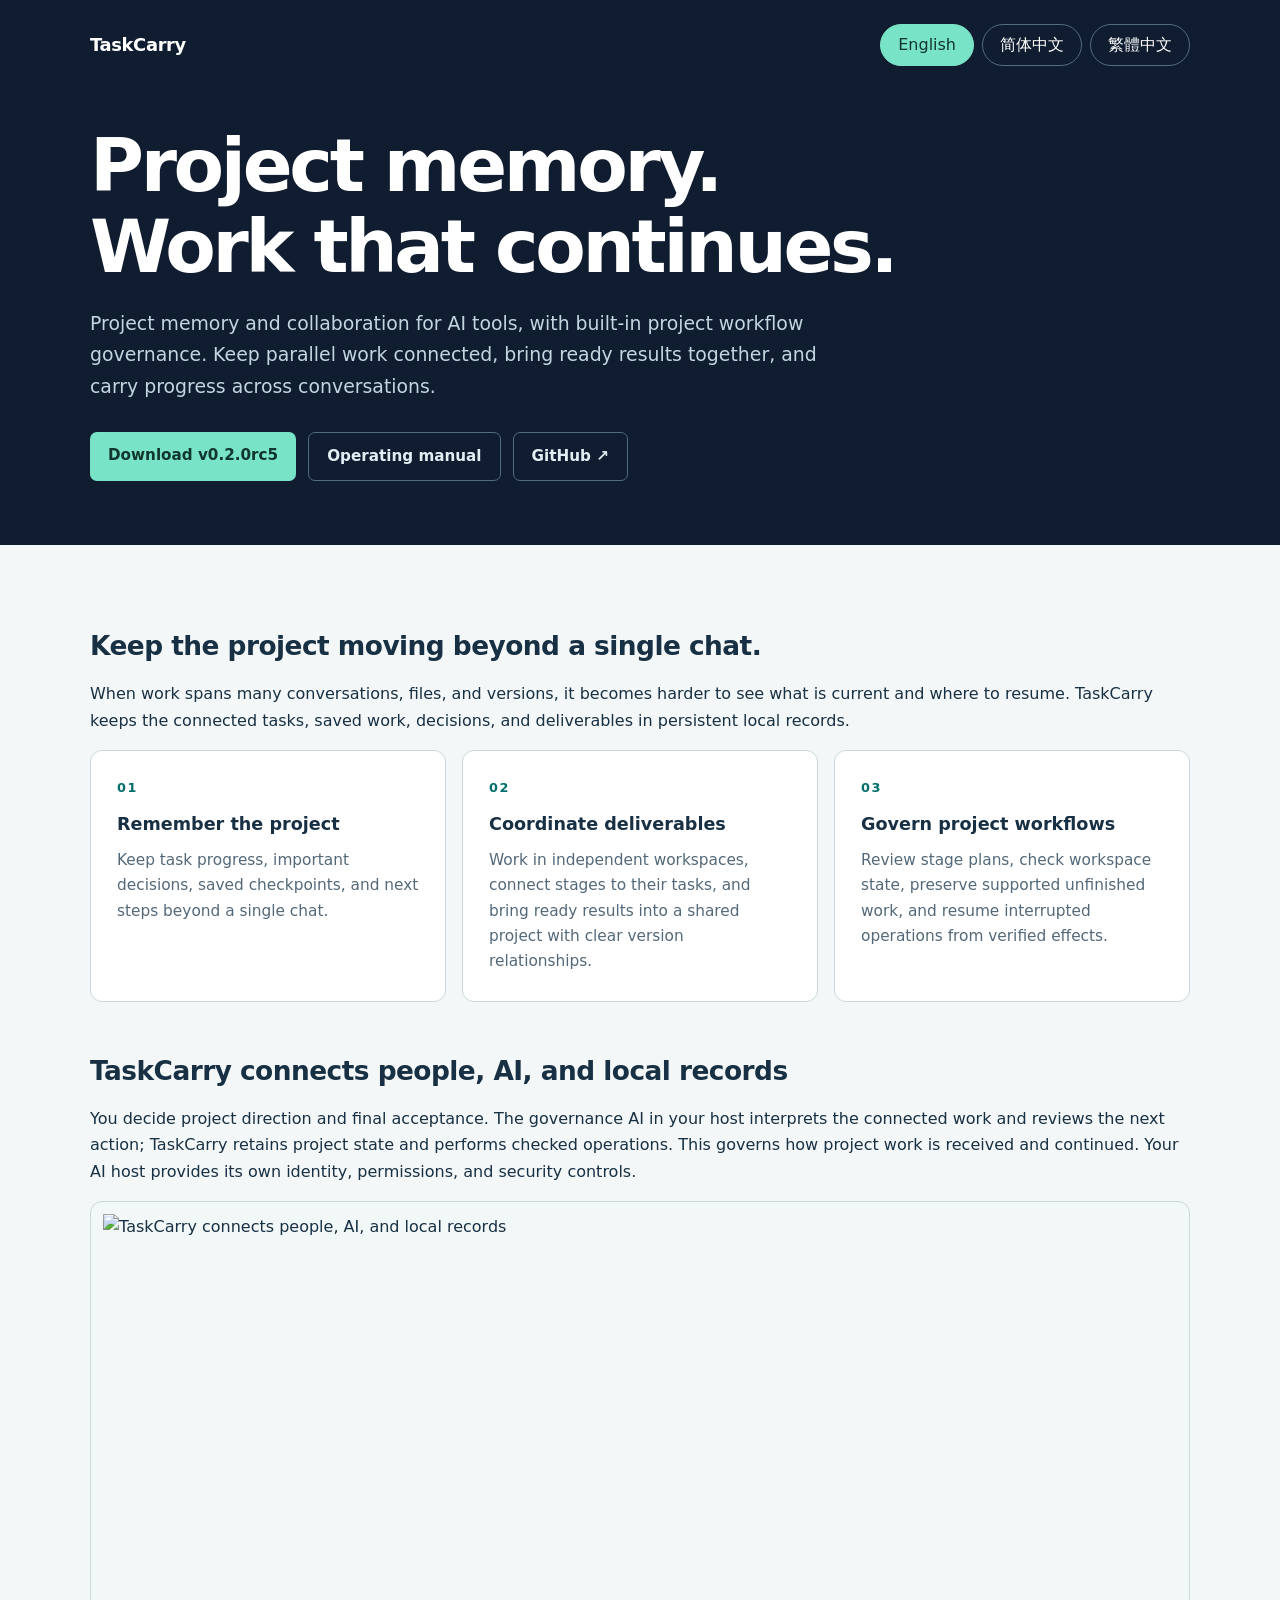
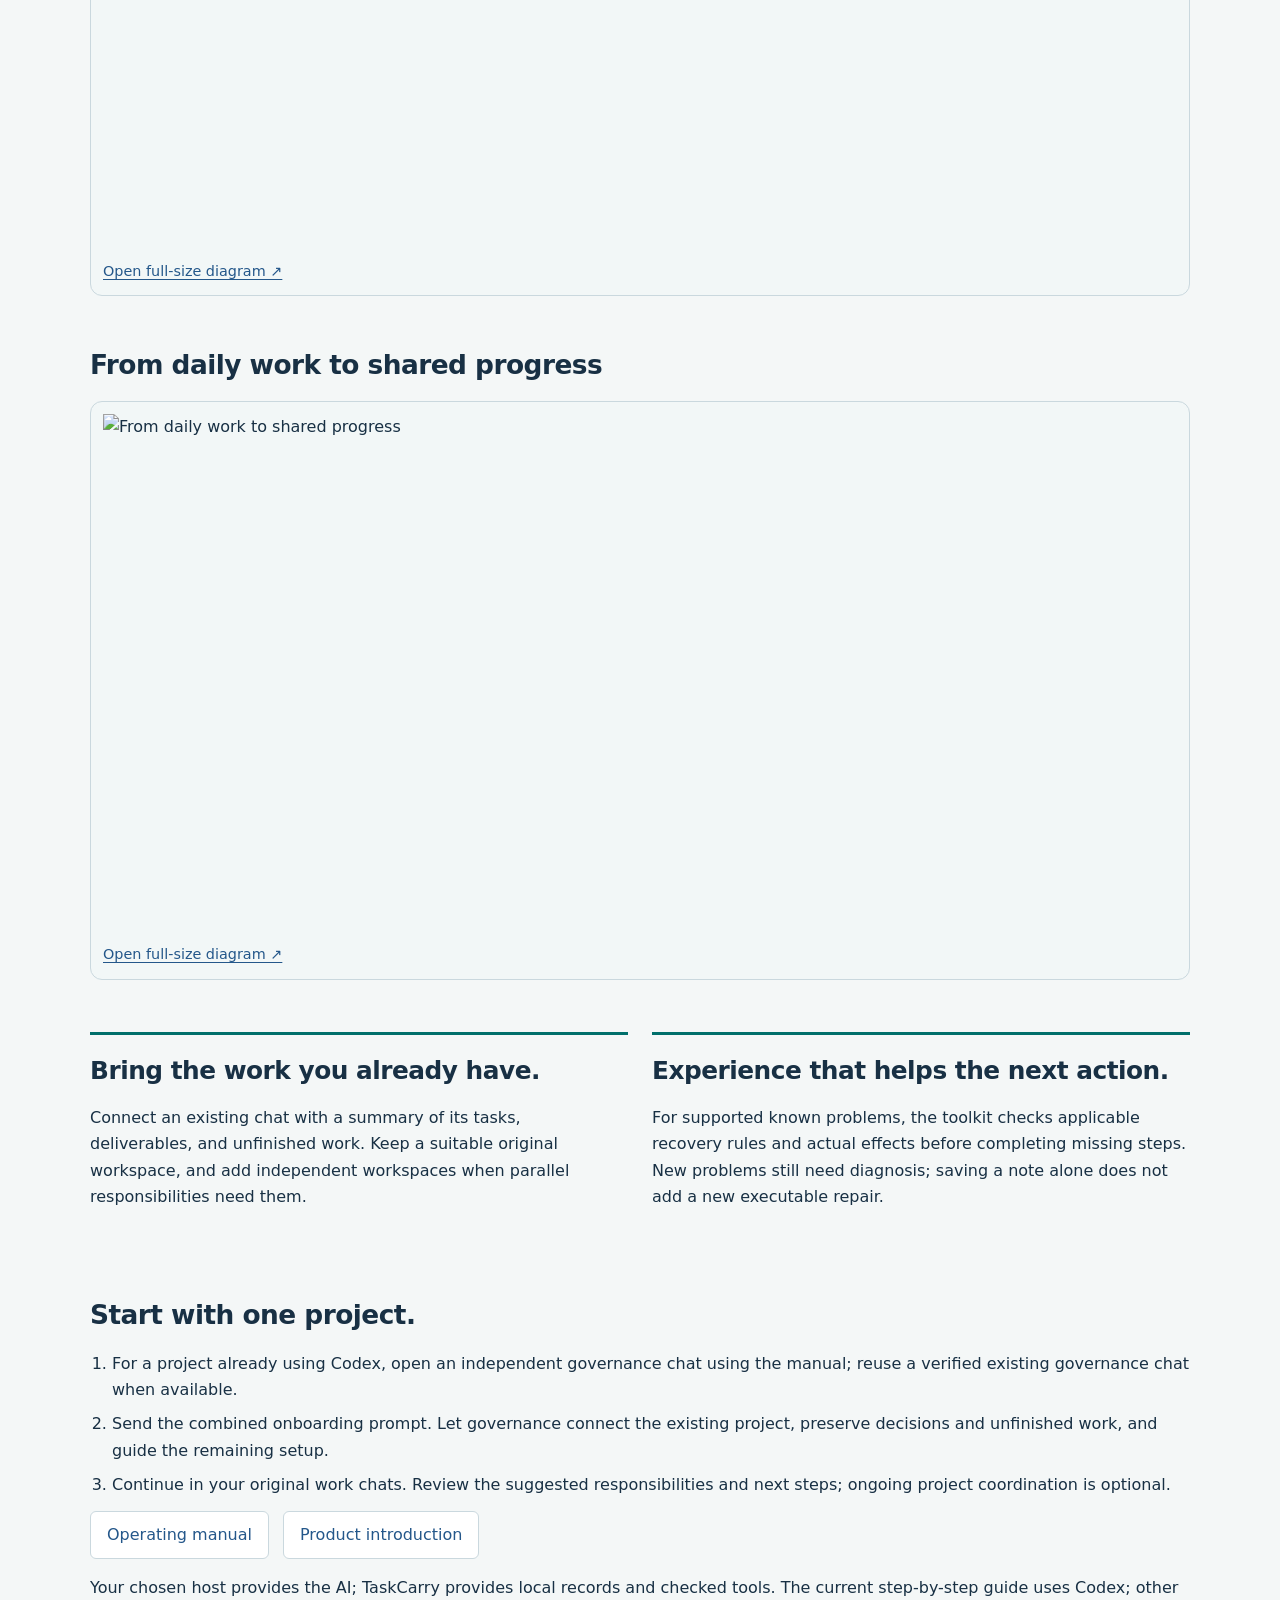
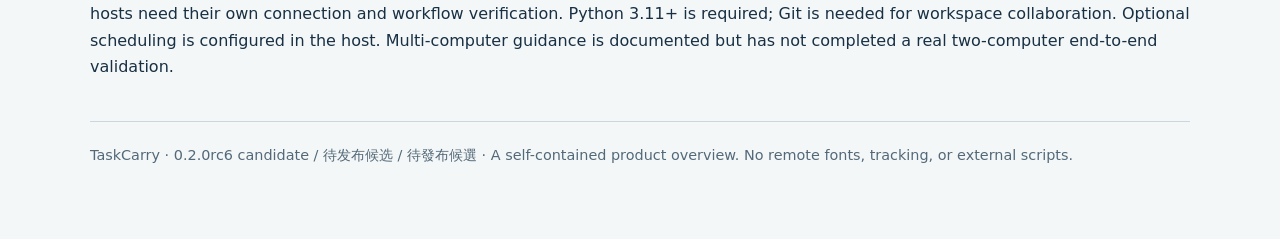
==== docs/index.html @ 6c8c1975 "Prepare complete RC6 onboarding docs and verified release candidate" ====
<!doctype html><html lang="en"><head><meta charset="utf-8"><meta name="viewport" content="width=device-width,initial-scale=1"><title>TaskCarry — Project memory and collaboration for AI tools</title>
<meta name="description" content="TaskCarry provides local project memory, workspace collaboration, and project workflow governance for people working with AI tools.">
<meta property="og:type" content="website"><meta property="og:title" content="TaskCarry — Project memory and collaboration for AI tools">
<meta property="og:description" content="Remember progress. Coordinate deliverables. Govern project workflows.">
<meta property="og:image" content="https://raw.githubusercontent.com/bryan123466/taskcarry/main/docs/assets/social-preview.png">
<meta property="og:image:width" content="1280"><meta property="og:image:height" content="640">
<meta property="og:image:alt" content="TaskCarry: project memory, workspace collaboration, and project workflow governance for AI tools.">
<meta name="twitter:card" content="summary_large_image"><meta name="theme-color" content="#101d30"><style>
:root{color-scheme:light;--ink:#183044;--muted:#536979;--paper:#f4f7f7;--line:#cad8de;--teal:#006f6b;--blue:#24578a;--pale:#e4f2ef;--amber:#77520e}*{box-sizing:border-box}body{margin:0;background:var(--paper);color:var(--ink);font:16px/1.65 system-ui,-apple-system,"Segoe UI","Microsoft YaHei",sans-serif}a{color:var(--blue);text-underline-offset:3px}button{font:inherit}header{background:#143546;color:white;padding:24px max(24px,calc((100vw - 1100px)/2)) 48px}nav{display:flex;justify-content:space-between;align-items:center;gap:18px;margin-bottom:48px}nav small{letter-spacing:.14em;text-transform:uppercase;font-weight:700}nav button{border:1px solid #a2bbc7;background:transparent;color:white;padding:7px 17px;border-radius:30px;cursor:pointer}nav button:focus-visible,a:focus-visible{outline:3px solid #d7a23e;outline-offset:4px}h1{font-size:clamp(2.1rem,5vw,3.8rem);line-height:1.1;letter-spacing:-.04em;max-width:900px;margin:16px 0 20px}header p{max-width:760px;font-size:1.15rem;color:#d7e6ed}h2{font-size:1.65rem;line-height:1.3;letter-spacing:-.02em;margin:0 0 18px}h3{font-size:1.1rem;margin:0 0 9px}p{margin:0 0 16px}.tag{display:inline-block;background:#d8ede6;color:#124d44;font-size:.85rem;font-weight:700;border-radius:4px;padding:4px 10px}.wrap{max-width:1148px;margin:auto;padding:32px 24px 60px}.notice{border-left:4px solid #af7b26;background:#fff7e6;color:#5f461c;padding:18px 22px;border-radius:0 8px 8px 0}.section{margin-top:44px}.grid{display:grid;grid-template-columns:repeat(3,1fr);gap:16px}.card{background:white;border:1px solid var(--line);border-radius:12px;padding:24px}.num{font-size:.8rem;letter-spacing:.12em;color:var(--teal);font-weight:800;margin-bottom:12px}.card p{color:var(--muted);font-size:.96rem;margin-bottom:0}.flow{background:white;border:1px solid var(--line);border-radius:12px;padding:24px;overflow-x:auto}.flow img{display:block;width:100%;min-width:720px;height:auto;margin-bottom:18px}.language-switch{display:flex;flex-wrap:wrap;gap:8px}nav button[aria-pressed="true"]{background:#d8ede6;border-color:#d8ede6;color:#124d44}.diagram-links{font-size:.9rem;display:flex;flex-wrap:wrap;gap:15px;margin:10px 0 0}table{border-collapse:collapse;width:100%;background:white;border:1px solid var(--line)}th,td{text-align:left;vertical-align:top;padding:16px;border-bottom:1px solid var(--line)}th{background:#e8f0f3;font-size:.94rem}code{font: .9em ui-monospace,"Cascadia Code",Consolas,monospace;background:#edf2f4;padding:2px 5px;border-radius:3px}.split{display:grid;grid-template-columns:1fr 1fr;gap:24px}.panel{border-top:3px solid var(--teal);padding:20px 0}ul,ol{padding-left:22px;margin:12px 0}li{margin:8px 0}.links{display:flex;flex-wrap:wrap;gap:14px}.links a{background:white;padding:10px 16px;border:1px solid var(--line);border-radius:6px;text-decoration:none}footer{border-top:1px solid var(--line);margin-top:40px;padding-top:22px;font-size:.9rem;color:var(--muted)}[hidden]{display:none!important}@media(max-width:720px){.grid,.split{grid-template-columns:1fr}nav{margin-bottom:30px;align-items:flex-start;flex-direction:column}th,td{padding:12px}.wrap{padding:25px 18px}.flow{padding:16px}}@media print{nav button{display:none}header{background:white;color:var(--ink);padding:20px 0}header p{color:var(--muted)}.wrap{padding:20px 0}.section{break-inside:avoid}body{background:white}}



header{background:#101d30;padding-bottom:64px}nav{margin-bottom:60px}nav small{font-size:1.12rem;letter-spacing:-.02em;text-transform:none}nav button{border-color:#526c7b}nav button[aria-pressed="true"]{background:#79e3c7;border-color:#79e3c7;color:#10372d}h1{font-size:clamp(2.5rem,6vw,4.6rem);max-width:1000px;letter-spacing:-.045em}header p{max-width:730px;font-size:1.18rem;color:#c3d5e0}.hero-links{display:flex;flex-wrap:wrap;gap:12px;margin-top:30px}.hero-links a{background:#79e3c7;color:#10372d;padding:11px 18px;border-radius:7px;text-decoration:none;font-size:.95rem;font-weight:650}.hero-links a:nth-child(n+2){background:transparent;color:#e1eff5;border:1px solid #526c7b}.hero-links a:hover{filter:brightness(1.12)}.flow{padding:12px;background:#f2f7f7}.flow img{min-width:0;margin:0}.card{padding:26px}.section{margin-top:52px}.panel h2{font-size:1.55rem}footer{padding-bottom:12px}nav button:hover{border-color:#79e3c7}.skip{position:absolute;left:20px;top:-100px;background:white;padding:8px;z-index:2}.skip:focus{top:12px}@media(max-width:720px){header{padding:22px 20px 42px}nav{margin-bottom:38px}.section{margin-top:34px}.flow{padding:4px}.hero-links a{padding:10px 14px}}@media(prefers-reduced-motion:no-preference){a,button{transition:background-color .15s,color .15s,border-color .15s}}
</style></head><body><a class="skip" href="#main">Skip to content / 跳转正文 / 跳至正文</a><header><nav><small>TaskCarry</small><div class="language-switch" role="group" aria-label="Language / 语言 / 語言"><button type="button" data-language="en" aria-pressed="true">English</button><button type="button" data-language="zh" aria-pressed="false">简体中文</button><button type="button" data-language="tw" aria-pressed="false">繁體中文</button></div></nav><div data-en><h1>Project memory.<br>Work that continues.</h1><p>Project memory and collaboration for AI tools, with built-in project workflow governance. Keep parallel work connected, bring ready results together, and carry progress across conversations.</p><div class="hero-links"><a href="https://github.com/bryan123466/taskcarry/releases/tag/v0.2.0rc5">Download v0.2.0rc5</a><a href="en/windows-example.md">Operating manual</a><a class="secondary" href="https://github.com/bryan123466/taskcarry">GitHub ↗</a></div></div><div data-zh hidden><h1>记住项目进度，<br>让工作持续向前。</h1><p>为 AI 工具提供项目记忆与协作能力，并将项目工作流治理融入日常工作。连接并行任务，汇合准备好的成果，让进度跨越对话与工作区，持续推进。</p><div class="hero-links"><a href="https://github.com/bryan123466/taskcarry/releases/tag/v0.2.0rc5">下载 v0.2.0rc5</a><a href="zh-CN/windows-example.md">操作手册</a><a class="secondary" href="https://github.com/bryan123466/taskcarry">GitHub ↗</a></div></div><div data-tw hidden><h1>記住專案進度，<br>讓工作持續向前。</h1><p>為 AI 工具提供專案記憶與協作能力，並將專案工作流程治理融入日常工作。連結並行任務，匯合準備好的成果，讓進度跨越對話與工作區，持續推進。</p><div class="hero-links"><a href="https://github.com/bryan123466/taskcarry/releases/tag/v0.2.0rc5">下載 v0.2.0rc5</a><a href="zh-TW/windows-example.md">操作手冊</a><a class="secondary" href="https://github.com/bryan123466/taskcarry">GitHub ↗</a></div></div></header><main id="main" class="wrap"><article data-en><section class="section"><h2>Keep the project moving beyond a single chat.</h2><p>When work spans many conversations, files, and versions, it becomes harder to see what is current and where to resume. TaskCarry keeps the connected tasks, saved work, decisions, and deliverables in persistent local records.</p><div class="grid"><div class="card"><div class="num">01</div><h3>Remember the project</h3><p>Keep task progress, important decisions, saved checkpoints, and next steps beyond a single chat.</p></div><div class="card"><div class="num">02</div><h3>Coordinate deliverables</h3><p>Work in independent workspaces, connect stages to their tasks, and bring ready results into a shared project with clear version relationships.</p></div><div class="card"><div class="num">03</div><h3>Govern project workflows</h3><p>Review stage plans, check workspace state, preserve supported unfinished work, and resume interrupted operations from verified effects.</p></div></div></section><section class="section"><h2>TaskCarry connects people, AI, and local records</h2><p>You decide project direction and final acceptance. The governance AI in your host interprets the connected work and reviews the next action; TaskCarry retains project state and performs checked operations. This governs how project work is received and continued. Your AI host provides its own identity, permissions, and security controls.</p><div class="flow"><img src="assets/collaboration.en.svg" alt="TaskCarry connects people, AI, and local records" width="1200" height="710"><p class="diagram-links"><a href="assets/collaboration.en.svg">Open full-size diagram ↗</a></p></div></section><section class="section"><h2>From daily work to shared progress</h2><div class="flow"><img src="assets/governance-flow.en.svg" alt="From daily work to shared progress" width="1200" height="580"><p class="diagram-links"><a href="assets/governance-flow.en.svg">Open full-size diagram ↗</a></p></div></section><section class="section split"><div class="panel"><h2>Bring the work you already have.</h2><p>Connect an existing chat with a summary of its tasks, deliverables, and unfinished work. Keep a suitable original workspace, and add independent workspaces when parallel responsibilities need them.</p></div><div class="panel"><h2>Experience that helps the next action.</h2><p>For supported known problems, the toolkit checks applicable recovery rules and actual effects before completing missing steps. New problems still need diagnosis; saving a note alone does not add a new executable repair.</p></div></section><section class="section"><h2>Start with one project.</h2><ol><li>For a project already using Codex, open an independent governance chat using the manual; reuse a verified existing governance chat when available.</li><li>Send the combined onboarding prompt. Let governance connect the existing project, preserve decisions and unfinished work, and guide the remaining setup.</li><li>Continue in your original work chats. Review the suggested responsibilities and next steps; ongoing project coordination is optional.</li></ol><p class="links"><a href="en/windows-example.md">Operating manual</a><a href="../README.md">Product introduction</a></p><p>Your chosen host provides the AI; TaskCarry provides local records and checked tools. The current step-by-step guide uses Codex; other hosts need their own connection and workflow verification. Python 3.11+ is required; Git is needed for workspace collaboration. Optional scheduling is configured in the host. Multi-computer guidance is documented but has not completed a real two-computer end-to-end validation.</p></section><footer>TaskCarry · 0.2.0rc6 candidate / 待发布候选 / 待發布候選 · A self-contained product overview. No remote fonts, tracking, or external scripts.</footer></article><article data-zh hidden><section class="section"><h2>工作继续，项目记忆也继续。</h2><p>当工作跨越许多对话、文件与版本，当前进展和接续位置会越来越难整理。TaskCarry 将已接入的任务、已保存的工作、重要决定与阶段成果，保存在持久的本地项目记录中。</p><div class="grid"><div class="card"><div class="num">01</div><h3>记住项目</h3><p>在单个聊天之外，保留任务进度、重要决定、已保存的检查点与下一步。</p></div><div class="card"><div class="num">02</div><h3>协调成果</h3><p>各自在独立工作区推进，将阶段成果关联到任务，核对版本关系，再把准备好的成果汇入共同项目。</p></div><div class="card"><div class="num">03</div><h3>治理推进过程</h3><p>审阅阶段接收计划，核对工作区状态，保全支持范围内的未完成工作，并依据实际效果接续中断的操作。</p></div></div></section><section class="section"><h2>TaskCarry 连接人、AI 与本地项目记录</h2><p>你决定项目方向与最终验收。宿主中的治理 AI 理解已接入的工作并复核下一步；TaskCarry 保存项目状态，执行经过校验的操作。这套治理围绕项目成果如何接收与继续推进展开；身份、权限与安全控制由 AI 宿主自身提供。</p><div class="flow"><img src="assets/collaboration.zh-CN.svg" alt="TaskCarry 连接人、AI 与本地项目记录" width="1200" height="710"><p class="diagram-links"><a href="assets/collaboration.zh-CN.svg">打开完整尺寸图示 ↗</a></p></div></section><section class="section"><h2>从日常工作，到共同进度</h2><div class="flow"><img src="assets/governance-flow.zh-CN.svg" alt="从日常工作，到共同进度" width="1200" height="580"><p class="diagram-links"><a href="assets/governance-flow.zh-CN.svg">打开完整尺寸图示 ↗</a></p></div></section><section class="section split"><div class="panel"><h2>带着原来的工作接入。</h2><p>整理原聊天的任务、成果与未完成工作，即可按手册完成接入。合适的原工作区可以继续使用，需要并行的职责再安排独立工作区。</p></div><div class="panel"><h2>让经验帮助下一次行动。</h2><p>针对已支持的已知问题，工具先核对适用经验与实际效果，再补上缺失的步骤。新问题仍需诊断；写下一条经验本身，不会自动产生新的修复功能。</p></div></section><section class="section"><h2>从一个真实项目开始。</h2><ol><li>针对已在 Codex 推进的项目，按手册建立独立治理窗口；已有经核实的治理总控时复用。</li><li>发送合并的接入提示词，由治理接手既有项目、保留决定和未完成工作，带领完成剩余配置。</li><li>继续在原工作聊天推进，复核分工与下一步建议；是否长期兼任项目总控由你选择。</li></ol><p class="links"><a href="zh-CN/windows-example.md">操作手册</a><a href="../README.zh-CN.md">产品介绍</a></p><p>你选择的宿主提供 AI，TaskCarry 提供本地记录与经过校验的工具。当前手把手说明使用 Codex；其他宿主需分别核验连接与工作流程。需要 Python 3.11+；工作区协作功能还需 Git。可选定时任务在宿主中配置。多电脑建议流程已写入手册，尚未完成真实双电脑端到端验证。</p></section><footer>TaskCarry · 0.2.0rc6 candidate / 待发布候选 / 待發布候選 · 独立离线产品说明页。图示随包提供，不加载远程字体、追踪服务或外部脚本。</footer></article><article data-tw hidden><section class="section"><h2>工作繼續，專案記憶也繼續。</h2><p>當工作跨越許多對話、檔案與版本，目前進展和接續位置會越來越難整理。TaskCarry 將已接入的任務、已保存的工作、重要決定與階段成果，保存在持久的本機專案記錄中。</p><div class="grid"><div class="card"><div class="num">01</div><h3>記住專案</h3><p>在單一對話之外，保留任務進度、重要決定、已儲存的檢查點與下一步。</p></div><div class="card"><div class="num">02</div><h3>協調成果</h3><p>各自在獨立工作區推進，將階段成果關聯至任務，核對版本關係，再把準備好的成果匯入共同專案。</p></div><div class="card"><div class="num">03</div><h3>治理推進過程</h3><p>審閱階段接收計畫，核對工作區狀態，保全支援範圍內的未完成工作，並依據實際效果接續中斷的操作。</p></div></div></section><section class="section"><h2>TaskCarry 連結人、AI 與本機專案記錄</h2><p>你決定專案方向與最終驗收。宿主中的治理 AI 理解已接入的工作並複核下一步；TaskCarry 保存專案狀態，執行經過校驗的操作。這套治理圍繞專案成果如何接收與繼續推進展開；身分、權限與安全控制由 AI 宿主自身提供。</p><div class="flow"><img src="assets/collaboration.zh-TW.svg" alt="TaskCarry 連結人、AI 與本機專案記錄" width="1200" height="710"><p class="diagram-links"><a href="assets/collaboration.zh-TW.svg">開啟完整尺寸圖示 ↗</a></p></div></section><section class="section"><h2>從日常工作，到共同進度</h2><div class="flow"><img src="assets/governance-flow.zh-TW.svg" alt="從日常工作，到共同進度" width="1200" height="580"><p class="diagram-links"><a href="assets/governance-flow.zh-TW.svg">開啟完整尺寸圖示 ↗</a></p></div></section><section class="section split"><div class="panel"><h2>帶著原來的工作接入。</h2><p>整理原對話的任務、成果與未完成工作，即可依手冊完成接入。合適的原工作區可以繼續使用，需要並行的職責再安排獨立工作區。</p></div><div class="panel"><h2>讓經驗幫助下一次行動。</h2><p>針對已支援的已知問題，工具先核對適用經驗與實際效果，再補上缺失的步驟。新問題仍須診斷；寫下一條經驗本身，不會自動產生新的修復功能。</p></div></section><section class="section"><h2>從一個真實專案開始。</h2><ol><li>針對已在 Codex 推進的專案，依手冊建立獨立治理視窗；已有經核實的治理總控時重用。</li><li>傳送合併的接入提示詞，由治理接手既有專案、保留決定和未完成工作，帶領完成其餘設定。</li><li>繼續在原工作對話推進，複核分工與下一步建議；是否長期兼任專案總控由你選擇。</li></ol><p class="links"><a href="zh-TW/windows-example.md">操作手冊</a><a href="../README.zh-TW.md">產品介紹</a></p><p>你選擇的宿主提供 AI，TaskCarry 提供本機記錄與經過校驗的工具。目前逐步說明使用 Codex；其他宿主須分別核驗連線與工作流程。需要 Python 3.11+；工作區協作功能還需 Git。可選定時任務在宿主中設定。多電腦建議流程已寫入手冊，尚未完成真實雙電腦端到端驗證。</p></section><footer>TaskCarry · 0.2.0rc6 candidate / 待发布候选 / 待發布候選 · 獨立離線產品說明頁。圖示隨套件提供，不載入遠端字型、追蹤服務或外部指令碼。</footer></article><span id="states"></span><span id="workflow"></span></main><script>
(()=>{
  const languages={en:{tag:'en',hash:'en'},zh:{tag:'zh-CN',hash:'zh'},tw:{tag:'zh-TW',hash:'zh-TW'}};
  const aliases={en:'en',zh:'zh','zh-CN':'zh',tw:'tw','zh-TW':'tw'};
  const buttons=document.querySelectorAll('[data-language]');
  function select(language,updateHash=false){
    const choice=languages[language]; if(!choice)return;
    document.documentElement.lang=choice.tag;
    for(const key of Object.keys(languages))document.querySelectorAll('[data-'+key+']').forEach(el=>el.hidden=key!==language);
    buttons.forEach(button=>button.setAttribute('aria-pressed',String(button.dataset.language===language)));
    if(updateHash)location.hash=choice.hash;
  }
  buttons.forEach(button=>button.addEventListener('click',()=>select(button.dataset.language,true)));
  addEventListener('hashchange',()=>{const language=aliases[location.hash.slice(1)];if(language)select(language);});
  select(aliases[location.hash.slice(1)]||'en');
})();
</script></body></html>
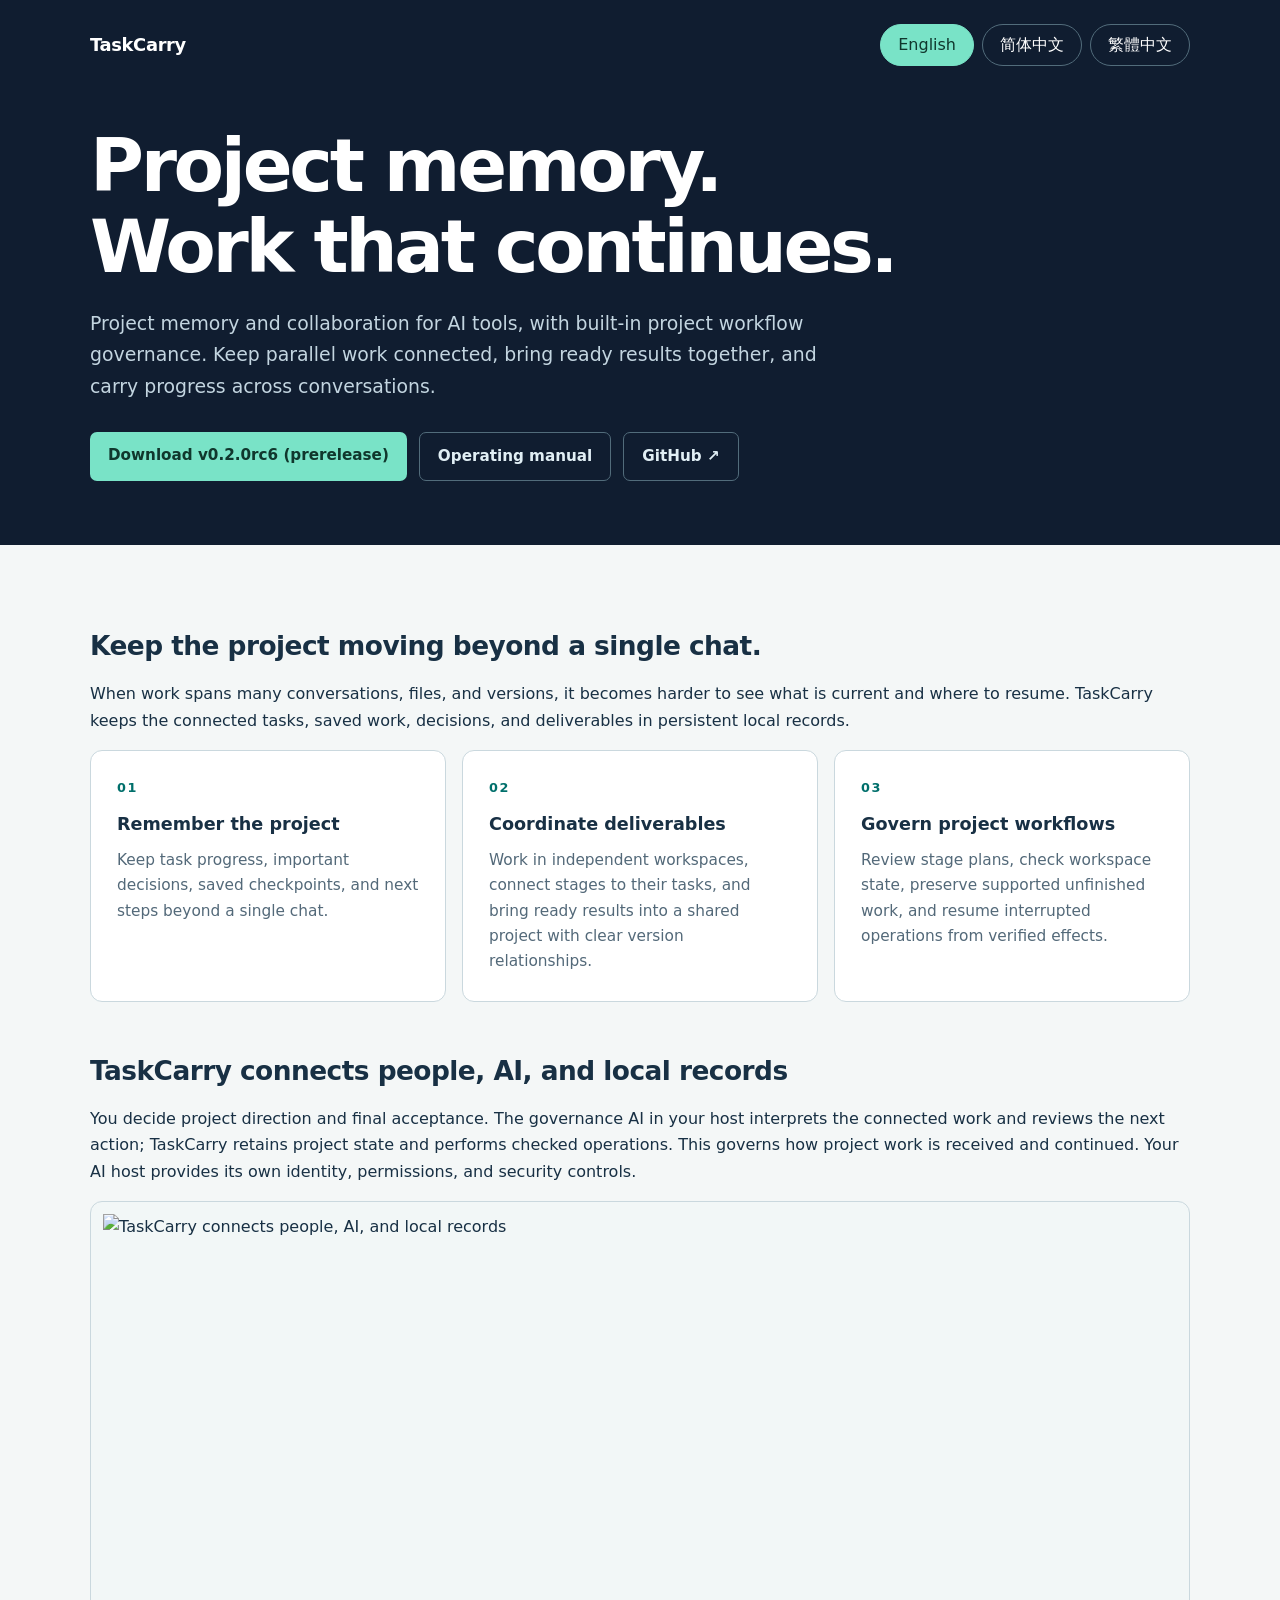
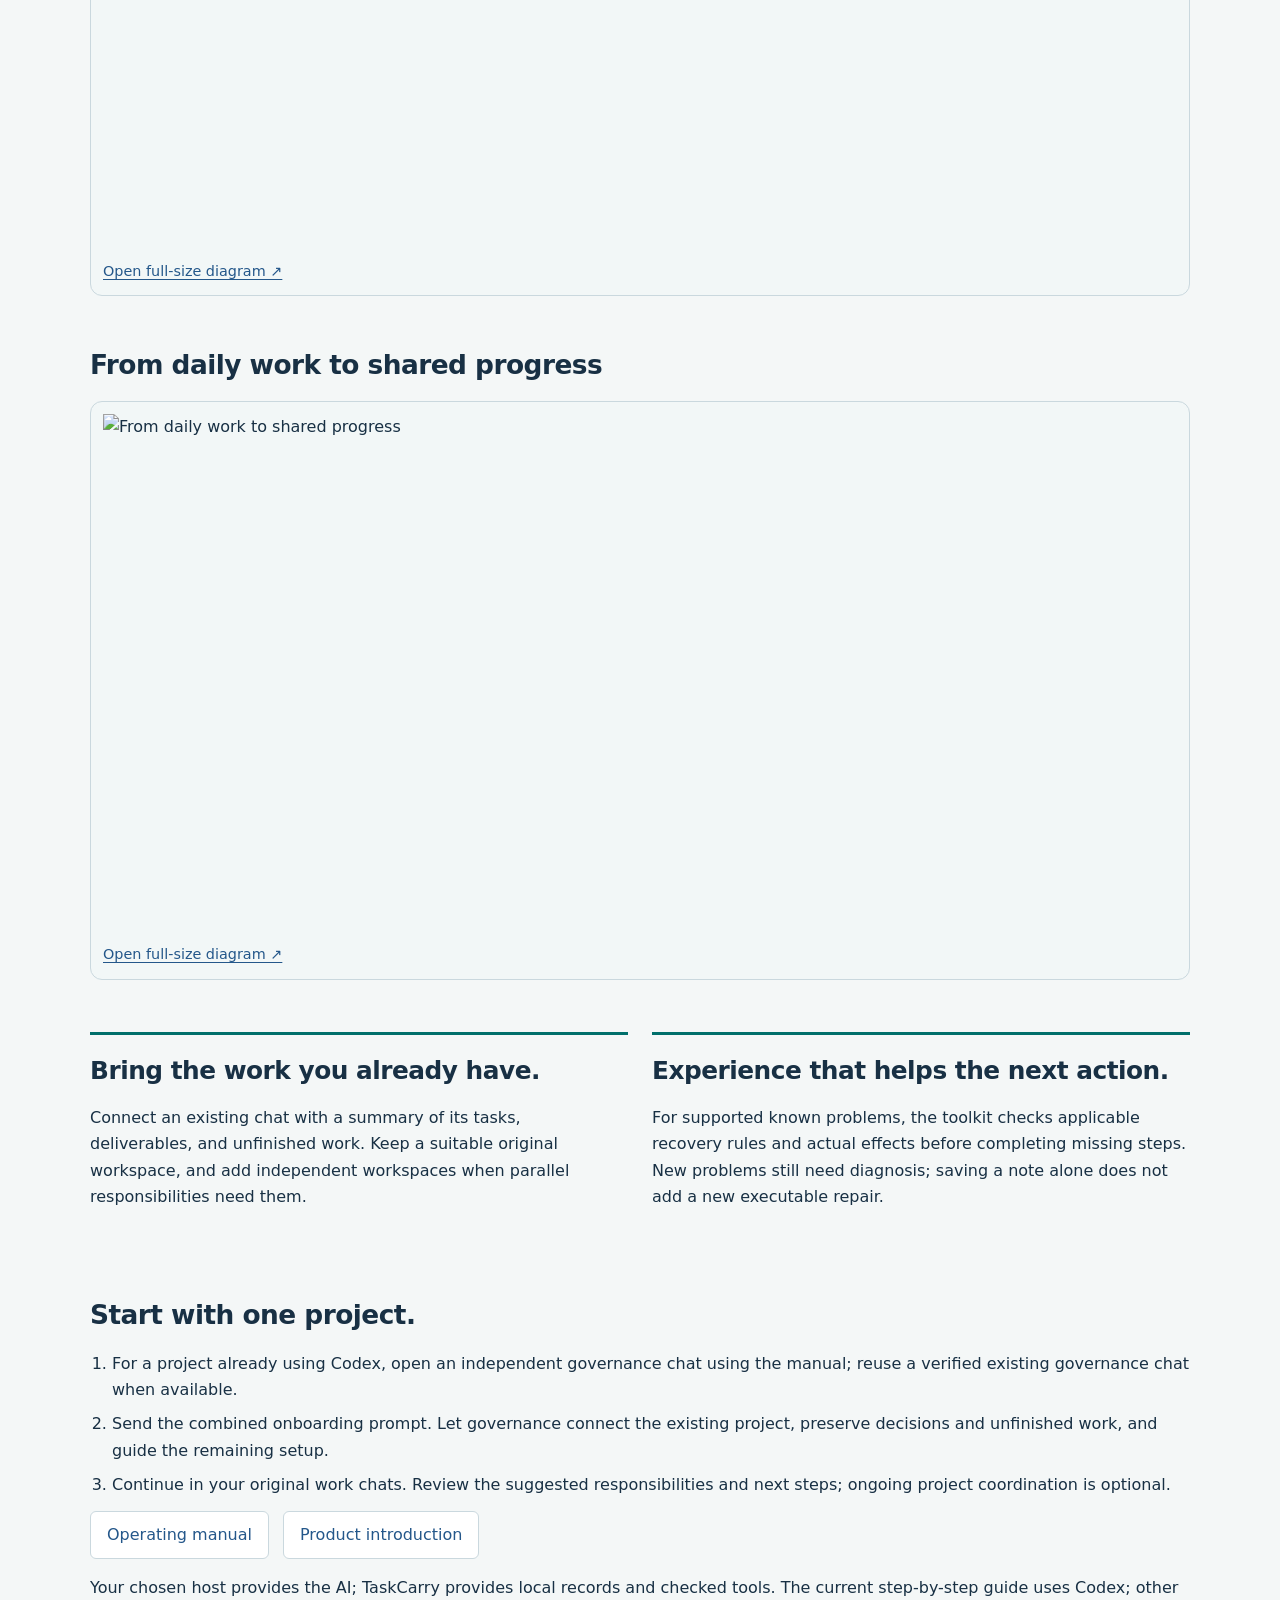
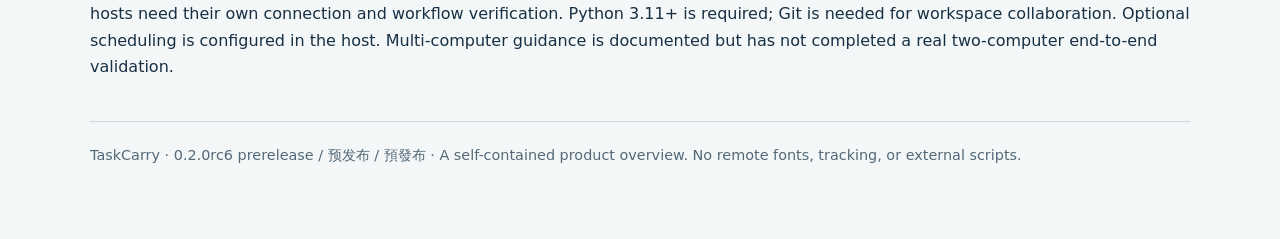
==== commit 4a9eb479: "docs: correct published RC6 downloads and online guides" ====
--- a/docs/index.html
+++ b/docs/index.html
@@ -11,7 +11,7 @@
 
 
 header{background:#101d30;padding-bottom:64px}nav{margin-bottom:60px}nav small{font-size:1.12rem;letter-spacing:-.02em;text-transform:none}nav button{border-color:#526c7b}nav button[aria-pressed="true"]{background:#79e3c7;border-color:#79e3c7;color:#10372d}h1{font-size:clamp(2.5rem,6vw,4.6rem);max-width:1000px;letter-spacing:-.045em}header p{max-width:730px;font-size:1.18rem;color:#c3d5e0}.hero-links{display:flex;flex-wrap:wrap;gap:12px;margin-top:30px}.hero-links a{background:#79e3c7;color:#10372d;padding:11px 18px;border-radius:7px;text-decoration:none;font-size:.95rem;font-weight:650}.hero-links a:nth-child(n+2){background:transparent;color:#e1eff5;border:1px solid #526c7b}.hero-links a:hover{filter:brightness(1.12)}.flow{padding:12px;background:#f2f7f7}.flow img{min-width:0;margin:0}.card{padding:26px}.section{margin-top:52px}.panel h2{font-size:1.55rem}footer{padding-bottom:12px}nav button:hover{border-color:#79e3c7}.skip{position:absolute;left:20px;top:-100px;background:white;padding:8px;z-index:2}.skip:focus{top:12px}@media(max-width:720px){header{padding:22px 20px 42px}nav{margin-bottom:38px}.section{margin-top:34px}.flow{padding:4px}.hero-links a{padding:10px 14px}}@media(prefers-reduced-motion:no-preference){a,button{transition:background-color .15s,color .15s,border-color .15s}}
-</style></head><body><a class="skip" href="#main">Skip to content / 跳转正文 / 跳至正文</a><header><nav><small>TaskCarry</small><div class="language-switch" role="group" aria-label="Language / 语言 / 語言"><button type="button" data-language="en" aria-pressed="true">English</button><button type="button" data-language="zh" aria-pressed="false">简体中文</button><button type="button" data-language="tw" aria-pressed="false">繁體中文</button></div></nav><div data-en><h1>Project memory.<br>Work that continues.</h1><p>Project memory and collaboration for AI tools, with built-in project workflow governance. Keep parallel work connected, bring ready results together, and carry progress across conversations.</p><div class="hero-links"><a href="https://github.com/bryan123466/taskcarry/releases/tag/v0.2.0rc5">Download v0.2.0rc5</a><a href="en/windows-example.md">Operating manual</a><a class="secondary" href="https://github.com/bryan123466/taskcarry">GitHub ↗</a></div></div><div data-zh hidden><h1>记住项目进度，<br>让工作持续向前。</h1><p>为 AI 工具提供项目记忆与协作能力，并将项目工作流治理融入日常工作。连接并行任务，汇合准备好的成果，让进度跨越对话与工作区，持续推进。</p><div class="hero-links"><a href="https://github.com/bryan123466/taskcarry/releases/tag/v0.2.0rc5">下载 v0.2.0rc5</a><a href="zh-CN/windows-example.md">操作手册</a><a class="secondary" href="https://github.com/bryan123466/taskcarry">GitHub ↗</a></div></div><div data-tw hidden><h1>記住專案進度，<br>讓工作持續向前。</h1><p>為 AI 工具提供專案記憶與協作能力，並將專案工作流程治理融入日常工作。連結並行任務，匯合準備好的成果，讓進度跨越對話與工作區，持續推進。</p><div class="hero-links"><a href="https://github.com/bryan123466/taskcarry/releases/tag/v0.2.0rc5">下載 v0.2.0rc5</a><a href="zh-TW/windows-example.md">操作手冊</a><a class="secondary" href="https://github.com/bryan123466/taskcarry">GitHub ↗</a></div></div></header><main id="main" class="wrap"><article data-en><section class="section"><h2>Keep the project moving beyond a single chat.</h2><p>When work spans many conversations, files, and versions, it becomes harder to see what is current and where to resume. TaskCarry keeps the connected tasks, saved work, decisions, and deliverables in persistent local records.</p><div class="grid"><div class="card"><div class="num">01</div><h3>Remember the project</h3><p>Keep task progress, important decisions, saved checkpoints, and next steps beyond a single chat.</p></div><div class="card"><div class="num">02</div><h3>Coordinate deliverables</h3><p>Work in independent workspaces, connect stages to their tasks, and bring ready results into a shared project with clear version relationships.</p></div><div class="card"><div class="num">03</div><h3>Govern project workflows</h3><p>Review stage plans, check workspace state, preserve supported unfinished work, and resume interrupted operations from verified effects.</p></div></div></section><section class="section"><h2>TaskCarry connects people, AI, and local records</h2><p>You decide project direction and final acceptance. The governance AI in your host interprets the connected work and reviews the next action; TaskCarry retains project state and performs checked operations. This governs how project work is received and continued. Your AI host provides its own identity, permissions, and security controls.</p><div class="flow"><img src="assets/collaboration.en.svg" alt="TaskCarry connects people, AI, and local records" width="1200" height="710"><p class="diagram-links"><a href="assets/collaboration.en.svg">Open full-size diagram ↗</a></p></div></section><section class="section"><h2>From daily work to shared progress</h2><div class="flow"><img src="assets/governance-flow.en.svg" alt="From daily work to shared progress" width="1200" height="580"><p class="diagram-links"><a href="assets/governance-flow.en.svg">Open full-size diagram ↗</a></p></div></section><section class="section split"><div class="panel"><h2>Bring the work you already have.</h2><p>Connect an existing chat with a summary of its tasks, deliverables, and unfinished work. Keep a suitable original workspace, and add independent workspaces when parallel responsibilities need them.</p></div><div class="panel"><h2>Experience that helps the next action.</h2><p>For supported known problems, the toolkit checks applicable recovery rules and actual effects before completing missing steps. New problems still need diagnosis; saving a note alone does not add a new executable repair.</p></div></section><section class="section"><h2>Start with one project.</h2><ol><li>For a project already using Codex, open an independent governance chat using the manual; reuse a verified existing governance chat when available.</li><li>Send the combined onboarding prompt. Let governance connect the existing project, preserve decisions and unfinished work, and guide the remaining setup.</li><li>Continue in your original work chats. Review the suggested responsibilities and next steps; ongoing project coordination is optional.</li></ol><p class="links"><a href="en/windows-example.md">Operating manual</a><a href="../README.md">Product introduction</a></p><p>Your chosen host provides the AI; TaskCarry provides local records and checked tools. The current step-by-step guide uses Codex; other hosts need their own connection and workflow verification. Python 3.11+ is required; Git is needed for workspace collaboration. Optional scheduling is configured in the host. Multi-computer guidance is documented but has not completed a real two-computer end-to-end validation.</p></section><footer>TaskCarry · 0.2.0rc6 candidate / 待发布候选 / 待發布候選 · A self-contained product overview. No remote fonts, tracking, or external scripts.</footer></article><article data-zh hidden><section class="section"><h2>工作继续，项目记忆也继续。</h2><p>当工作跨越许多对话、文件与版本，当前进展和接续位置会越来越难整理。TaskCarry 将已接入的任务、已保存的工作、重要决定与阶段成果，保存在持久的本地项目记录中。</p><div class="grid"><div class="card"><div class="num">01</div><h3>记住项目</h3><p>在单个聊天之外，保留任务进度、重要决定、已保存的检查点与下一步。</p></div><div class="card"><div class="num">02</div><h3>协调成果</h3><p>各自在独立工作区推进，将阶段成果关联到任务，核对版本关系，再把准备好的成果汇入共同项目。</p></div><div class="card"><div class="num">03</div><h3>治理推进过程</h3><p>审阅阶段接收计划，核对工作区状态，保全支持范围内的未完成工作，并依据实际效果接续中断的操作。</p></div></div></section><section class="section"><h2>TaskCarry 连接人、AI 与本地项目记录</h2><p>你决定项目方向与最终验收。宿主中的治理 AI 理解已接入的工作并复核下一步；TaskCarry 保存项目状态，执行经过校验的操作。这套治理围绕项目成果如何接收与继续推进展开；身份、权限与安全控制由 AI 宿主自身提供。</p><div class="flow"><img src="assets/collaboration.zh-CN.svg" alt="TaskCarry 连接人、AI 与本地项目记录" width="1200" height="710"><p class="diagram-links"><a href="assets/collaboration.zh-CN.svg">打开完整尺寸图示 ↗</a></p></div></section><section class="section"><h2>从日常工作，到共同进度</h2><div class="flow"><img src="assets/governance-flow.zh-CN.svg" alt="从日常工作，到共同进度" width="1200" height="580"><p class="diagram-links"><a href="assets/governance-flow.zh-CN.svg">打开完整尺寸图示 ↗</a></p></div></section><section class="section split"><div class="panel"><h2>带着原来的工作接入。</h2><p>整理原聊天的任务、成果与未完成工作，即可按手册完成接入。合适的原工作区可以继续使用，需要并行的职责再安排独立工作区。</p></div><div class="panel"><h2>让经验帮助下一次行动。</h2><p>针对已支持的已知问题，工具先核对适用经验与实际效果，再补上缺失的步骤。新问题仍需诊断；写下一条经验本身，不会自动产生新的修复功能。</p></div></section><section class="section"><h2>从一个真实项目开始。</h2><ol><li>针对已在 Codex 推进的项目，按手册建立独立治理窗口；已有经核实的治理总控时复用。</li><li>发送合并的接入提示词，由治理接手既有项目、保留决定和未完成工作，带领完成剩余配置。</li><li>继续在原工作聊天推进，复核分工与下一步建议；是否长期兼任项目总控由你选择。</li></ol><p class="links"><a href="zh-CN/windows-example.md">操作手册</a><a href="../README.zh-CN.md">产品介绍</a></p><p>你选择的宿主提供 AI，TaskCarry 提供本地记录与经过校验的工具。当前手把手说明使用 Codex；其他宿主需分别核验连接与工作流程。需要 Python 3.11+；工作区协作功能还需 Git。可选定时任务在宿主中配置。多电脑建议流程已写入手册，尚未完成真实双电脑端到端验证。</p></section><footer>TaskCarry · 0.2.0rc6 candidate / 待发布候选 / 待發布候選 · 独立离线产品说明页。图示随包提供，不加载远程字体、追踪服务或外部脚本。</footer></article><article data-tw hidden><section class="section"><h2>工作繼續，專案記憶也繼續。</h2><p>當工作跨越許多對話、檔案與版本，目前進展和接續位置會越來越難整理。TaskCarry 將已接入的任務、已保存的工作、重要決定與階段成果，保存在持久的本機專案記錄中。</p><div class="grid"><div class="card"><div class="num">01</div><h3>記住專案</h3><p>在單一對話之外，保留任務進度、重要決定、已儲存的檢查點與下一步。</p></div><div class="card"><div class="num">02</div><h3>協調成果</h3><p>各自在獨立工作區推進，將階段成果關聯至任務，核對版本關係，再把準備好的成果匯入共同專案。</p></div><div class="card"><div class="num">03</div><h3>治理推進過程</h3><p>審閱階段接收計畫，核對工作區狀態，保全支援範圍內的未完成工作，並依據實際效果接續中斷的操作。</p></div></div></section><section class="section"><h2>TaskCarry 連結人、AI 與本機專案記錄</h2><p>你決定專案方向與最終驗收。宿主中的治理 AI 理解已接入的工作並複核下一步；TaskCarry 保存專案狀態，執行經過校驗的操作。這套治理圍繞專案成果如何接收與繼續推進展開；身分、權限與安全控制由 AI 宿主自身提供。</p><div class="flow"><img src="assets/collaboration.zh-TW.svg" alt="TaskCarry 連結人、AI 與本機專案記錄" width="1200" height="710"><p class="diagram-links"><a href="assets/collaboration.zh-TW.svg">開啟完整尺寸圖示 ↗</a></p></div></section><section class="section"><h2>從日常工作，到共同進度</h2><div class="flow"><img src="assets/governance-flow.zh-TW.svg" alt="從日常工作，到共同進度" width="1200" height="580"><p class="diagram-links"><a href="assets/governance-flow.zh-TW.svg">開啟完整尺寸圖示 ↗</a></p></div></section><section class="section split"><div class="panel"><h2>帶著原來的工作接入。</h2><p>整理原對話的任務、成果與未完成工作，即可依手冊完成接入。合適的原工作區可以繼續使用，需要並行的職責再安排獨立工作區。</p></div><div class="panel"><h2>讓經驗幫助下一次行動。</h2><p>針對已支援的已知問題，工具先核對適用經驗與實際效果，再補上缺失的步驟。新問題仍須診斷；寫下一條經驗本身，不會自動產生新的修復功能。</p></div></section><section class="section"><h2>從一個真實專案開始。</h2><ol><li>針對已在 Codex 推進的專案，依手冊建立獨立治理視窗；已有經核實的治理總控時重用。</li><li>傳送合併的接入提示詞，由治理接手既有專案、保留決定和未完成工作，帶領完成其餘設定。</li><li>繼續在原工作對話推進，複核分工與下一步建議；是否長期兼任專案總控由你選擇。</li></ol><p class="links"><a href="zh-TW/windows-example.md">操作手冊</a><a href="../README.zh-TW.md">產品介紹</a></p><p>你選擇的宿主提供 AI，TaskCarry 提供本機記錄與經過校驗的工具。目前逐步說明使用 Codex；其他宿主須分別核驗連線與工作流程。需要 Python 3.11+；工作區協作功能還需 Git。可選定時任務在宿主中設定。多電腦建議流程已寫入手冊，尚未完成真實雙電腦端到端驗證。</p></section><footer>TaskCarry · 0.2.0rc6 candidate / 待发布候选 / 待發布候選 · 獨立離線產品說明頁。圖示隨套件提供，不載入遠端字型、追蹤服務或外部指令碼。</footer></article><span id="states"></span><span id="workflow"></span></main><script>
+</style></head><body><a class="skip" href="#main">Skip to content / 跳转正文 / 跳至正文</a><header><nav><small>TaskCarry</small><div class="language-switch" role="group" aria-label="Language / 语言 / 語言"><button type="button" data-language="en" aria-pressed="true">English</button><button type="button" data-language="zh" aria-pressed="false">简体中文</button><button type="button" data-language="tw" aria-pressed="false">繁體中文</button></div></nav><div data-en><h1>Project memory.<br>Work that continues.</h1><p>Project memory and collaboration for AI tools, with built-in project workflow governance. Keep parallel work connected, bring ready results together, and carry progress across conversations.</p><div class="hero-links"><a href="https://github.com/bryan123466/taskcarry/releases/tag/v0.2.0rc6">Download v0.2.0rc6 (prerelease)</a><a href="en/windows-example.md">Operating manual</a><a class="secondary" href="https://github.com/bryan123466/taskcarry">GitHub ↗</a></div></div><div data-zh hidden><h1>记住项目进度，<br>让工作持续向前。</h1><p>为 AI 工具提供项目记忆与协作能力，并将项目工作流治理融入日常工作。连接并行任务，汇合准备好的成果，让进度跨越对话与工作区，持续推进。</p><div class="hero-links"><a href="https://github.com/bryan123466/taskcarry/releases/tag/v0.2.0rc6">下载 v0.2.0rc6（预发布）</a><a href="zh-CN/windows-example.md">操作手册</a><a class="secondary" href="https://github.com/bryan123466/taskcarry">GitHub ↗</a></div></div><div data-tw hidden><h1>記住專案進度，<br>讓工作持續向前。</h1><p>為 AI 工具提供專案記憶與協作能力，並將專案工作流程治理融入日常工作。連結並行任務，匯合準備好的成果，讓進度跨越對話與工作區，持續推進。</p><div class="hero-links"><a href="https://github.com/bryan123466/taskcarry/releases/tag/v0.2.0rc6">下載 v0.2.0rc6（預發布）</a><a href="zh-TW/windows-example.md">操作手冊</a><a class="secondary" href="https://github.com/bryan123466/taskcarry">GitHub ↗</a></div></div></header><main id="main" class="wrap"><article data-en><section class="section"><h2>Keep the project moving beyond a single chat.</h2><p>When work spans many conversations, files, and versions, it becomes harder to see what is current and where to resume. TaskCarry keeps the connected tasks, saved work, decisions, and deliverables in persistent local records.</p><div class="grid"><div class="card"><div class="num">01</div><h3>Remember the project</h3><p>Keep task progress, important decisions, saved checkpoints, and next steps beyond a single chat.</p></div><div class="card"><div class="num">02</div><h3>Coordinate deliverables</h3><p>Work in independent workspaces, connect stages to their tasks, and bring ready results into a shared project with clear version relationships.</p></div><div class="card"><div class="num">03</div><h3>Govern project workflows</h3><p>Review stage plans, check workspace state, preserve supported unfinished work, and resume interrupted operations from verified effects.</p></div></div></section><section class="section"><h2>TaskCarry connects people, AI, and local records</h2><p>You decide project direction and final acceptance. The governance AI in your host interprets the connected work and reviews the next action; TaskCarry retains project state and performs checked operations. This governs how project work is received and continued. Your AI host provides its own identity, permissions, and security controls.</p><div class="flow"><img src="assets/collaboration.en.svg" alt="TaskCarry connects people, AI, and local records" width="1200" height="710"><p class="diagram-links"><a href="assets/collaboration.en.svg">Open full-size diagram ↗</a></p></div></section><section class="section"><h2>From daily work to shared progress</h2><div class="flow"><img src="assets/governance-flow.en.svg" alt="From daily work to shared progress" width="1200" height="580"><p class="diagram-links"><a href="assets/governance-flow.en.svg">Open full-size diagram ↗</a></p></div></section><section class="section split"><div class="panel"><h2>Bring the work you already have.</h2><p>Connect an existing chat with a summary of its tasks, deliverables, and unfinished work. Keep a suitable original workspace, and add independent workspaces when parallel responsibilities need them.</p></div><div class="panel"><h2>Experience that helps the next action.</h2><p>For supported known problems, the toolkit checks applicable recovery rules and actual effects before completing missing steps. New problems still need diagnosis; saving a note alone does not add a new executable repair.</p></div></section><section class="section"><h2>Start with one project.</h2><ol><li>For a project already using Codex, open an independent governance chat using the manual; reuse a verified existing governance chat when available.</li><li>Send the combined onboarding prompt. Let governance connect the existing project, preserve decisions and unfinished work, and guide the remaining setup.</li><li>Continue in your original work chats. Review the suggested responsibilities and next steps; ongoing project coordination is optional.</li></ol><p class="links"><a href="en/windows-example.md">Operating manual</a><a href="../README.md">Product introduction</a></p><p>Your chosen host provides the AI; TaskCarry provides local records and checked tools. The current step-by-step guide uses Codex; other hosts need their own connection and workflow verification. Python 3.11+ is required; Git is needed for workspace collaboration. Optional scheduling is configured in the host. Multi-computer guidance is documented but has not completed a real two-computer end-to-end validation.</p></section><footer>TaskCarry · 0.2.0rc6 prerelease / 预发布 / 預發布 · A self-contained product overview. No remote fonts, tracking, or external scripts.</footer></article><article data-zh hidden><section class="section"><h2>工作继续，项目记忆也继续。</h2><p>当工作跨越许多对话、文件与版本，当前进展和接续位置会越来越难整理。TaskCarry 将已接入的任务、已保存的工作、重要决定与阶段成果，保存在持久的本地项目记录中。</p><div class="grid"><div class="card"><div class="num">01</div><h3>记住项目</h3><p>在单个聊天之外，保留任务进度、重要决定、已保存的检查点与下一步。</p></div><div class="card"><div class="num">02</div><h3>协调成果</h3><p>各自在独立工作区推进，将阶段成果关联到任务，核对版本关系，再把准备好的成果汇入共同项目。</p></div><div class="card"><div class="num">03</div><h3>治理推进过程</h3><p>审阅阶段接收计划，核对工作区状态，保全支持范围内的未完成工作，并依据实际效果接续中断的操作。</p></div></div></section><section class="section"><h2>TaskCarry 连接人、AI 与本地项目记录</h2><p>你决定项目方向与最终验收。宿主中的治理 AI 理解已接入的工作并复核下一步；TaskCarry 保存项目状态，执行经过校验的操作。这套治理围绕项目成果如何接收与继续推进展开；身份、权限与安全控制由 AI 宿主自身提供。</p><div class="flow"><img src="assets/collaboration.zh-CN.svg" alt="TaskCarry 连接人、AI 与本地项目记录" width="1200" height="710"><p class="diagram-links"><a href="assets/collaboration.zh-CN.svg">打开完整尺寸图示 ↗</a></p></div></section><section class="section"><h2>从日常工作，到共同进度</h2><div class="flow"><img src="assets/governance-flow.zh-CN.svg" alt="从日常工作，到共同进度" width="1200" height="580"><p class="diagram-links"><a href="assets/governance-flow.zh-CN.svg">打开完整尺寸图示 ↗</a></p></div></section><section class="section split"><div class="panel"><h2>带着原来的工作接入。</h2><p>整理原聊天的任务、成果与未完成工作，即可按手册完成接入。合适的原工作区可以继续使用，需要并行的职责再安排独立工作区。</p></div><div class="panel"><h2>让经验帮助下一次行动。</h2><p>针对已支持的已知问题，工具先核对适用经验与实际效果，再补上缺失的步骤。新问题仍需诊断；写下一条经验本身，不会自动产生新的修复功能。</p></div></section><section class="section"><h2>从一个真实项目开始。</h2><ol><li>针对已在 Codex 推进的项目，按手册建立独立治理窗口；已有经核实的治理总控时复用。</li><li>发送合并的接入提示词，由治理接手既有项目、保留决定和未完成工作，带领完成剩余配置。</li><li>继续在原工作聊天推进，复核分工与下一步建议；是否长期兼任项目总控由你选择。</li></ol><p class="links"><a href="zh-CN/windows-example.md">操作手册</a><a href="../README.zh-CN.md">产品介绍</a></p><p>你选择的宿主提供 AI，TaskCarry 提供本地记录与经过校验的工具。当前手把手说明使用 Codex；其他宿主需分别核验连接与工作流程。需要 Python 3.11+；工作区协作功能还需 Git。可选定时任务在宿主中配置。多电脑建议流程已写入手册，尚未完成真实双电脑端到端验证。</p></section><footer>TaskCarry · 0.2.0rc6 prerelease / 预发布 / 預發布 · 独立离线产品说明页。图示随包提供，不加载远程字体、追踪服务或外部脚本。</footer></article><article data-tw hidden><section class="section"><h2>工作繼續，專案記憶也繼續。</h2><p>當工作跨越許多對話、檔案與版本，目前進展和接續位置會越來越難整理。TaskCarry 將已接入的任務、已保存的工作、重要決定與階段成果，保存在持久的本機專案記錄中。</p><div class="grid"><div class="card"><div class="num">01</div><h3>記住專案</h3><p>在單一對話之外，保留任務進度、重要決定、已儲存的檢查點與下一步。</p></div><div class="card"><div class="num">02</div><h3>協調成果</h3><p>各自在獨立工作區推進，將階段成果關聯至任務，核對版本關係，再把準備好的成果匯入共同專案。</p></div><div class="card"><div class="num">03</div><h3>治理推進過程</h3><p>審閱階段接收計畫，核對工作區狀態，保全支援範圍內的未完成工作，並依據實際效果接續中斷的操作。</p></div></div></section><section class="section"><h2>TaskCarry 連結人、AI 與本機專案記錄</h2><p>你決定專案方向與最終驗收。宿主中的治理 AI 理解已接入的工作並複核下一步；TaskCarry 保存專案狀態，執行經過校驗的操作。這套治理圍繞專案成果如何接收與繼續推進展開；身分、權限與安全控制由 AI 宿主自身提供。</p><div class="flow"><img src="assets/collaboration.zh-TW.svg" alt="TaskCarry 連結人、AI 與本機專案記錄" width="1200" height="710"><p class="diagram-links"><a href="assets/collaboration.zh-TW.svg">開啟完整尺寸圖示 ↗</a></p></div></section><section class="section"><h2>從日常工作，到共同進度</h2><div class="flow"><img src="assets/governance-flow.zh-TW.svg" alt="從日常工作，到共同進度" width="1200" height="580"><p class="diagram-links"><a href="assets/governance-flow.zh-TW.svg">開啟完整尺寸圖示 ↗</a></p></div></section><section class="section split"><div class="panel"><h2>帶著原來的工作接入。</h2><p>整理原對話的任務、成果與未完成工作，即可依手冊完成接入。合適的原工作區可以繼續使用，需要並行的職責再安排獨立工作區。</p></div><div class="panel"><h2>讓經驗幫助下一次行動。</h2><p>針對已支援的已知問題，工具先核對適用經驗與實際效果，再補上缺失的步驟。新問題仍須診斷；寫下一條經驗本身，不會自動產生新的修復功能。</p></div></section><section class="section"><h2>從一個真實專案開始。</h2><ol><li>針對已在 Codex 推進的專案，依手冊建立獨立治理視窗；已有經核實的治理總控時重用。</li><li>傳送合併的接入提示詞，由治理接手既有專案、保留決定和未完成工作，帶領完成其餘設定。</li><li>繼續在原工作對話推進，複核分工與下一步建議；是否長期兼任專案總控由你選擇。</li></ol><p class="links"><a href="zh-TW/windows-example.md">操作手冊</a><a href="../README.zh-TW.md">產品介紹</a></p><p>你選擇的宿主提供 AI，TaskCarry 提供本機記錄與經過校驗的工具。目前逐步說明使用 Codex；其他宿主須分別核驗連線與工作流程。需要 Python 3.11+；工作區協作功能還需 Git。可選定時任務在宿主中設定。多電腦建議流程已寫入手冊，尚未完成真實雙電腦端到端驗證。</p></section><footer>TaskCarry · 0.2.0rc6 prerelease / 预发布 / 預發布 · 獨立離線產品說明頁。圖示隨套件提供，不載入遠端字型、追蹤服務或外部指令碼。</footer></article><span id="states"></span><span id="workflow"></span></main><script>
 (()=>{
   const languages={en:{tag:'en',hash:'en'},zh:{tag:'zh-CN',hash:'zh'},tw:{tag:'zh-TW',hash:'zh-TW'}};
   const aliases={en:'en',zh:'zh','zh-CN':'zh',tw:'tw','zh-TW':'tw'};
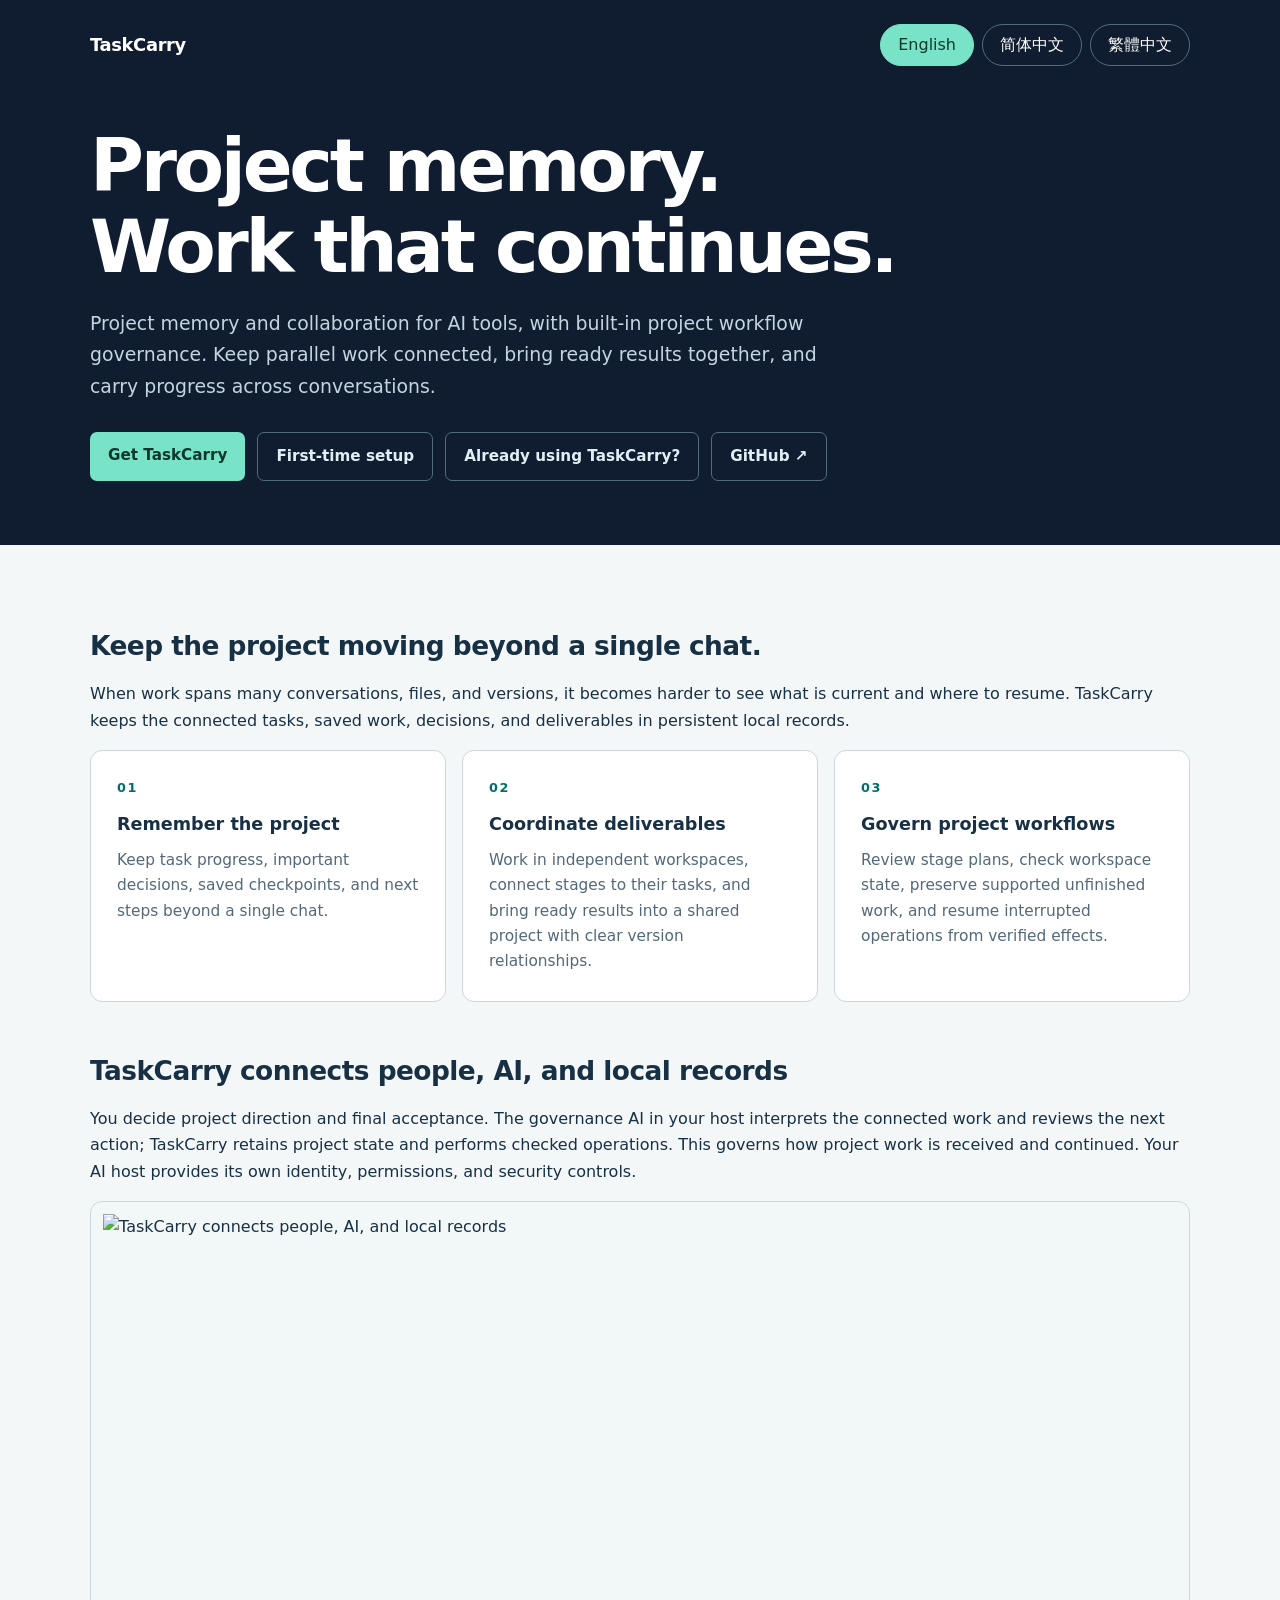
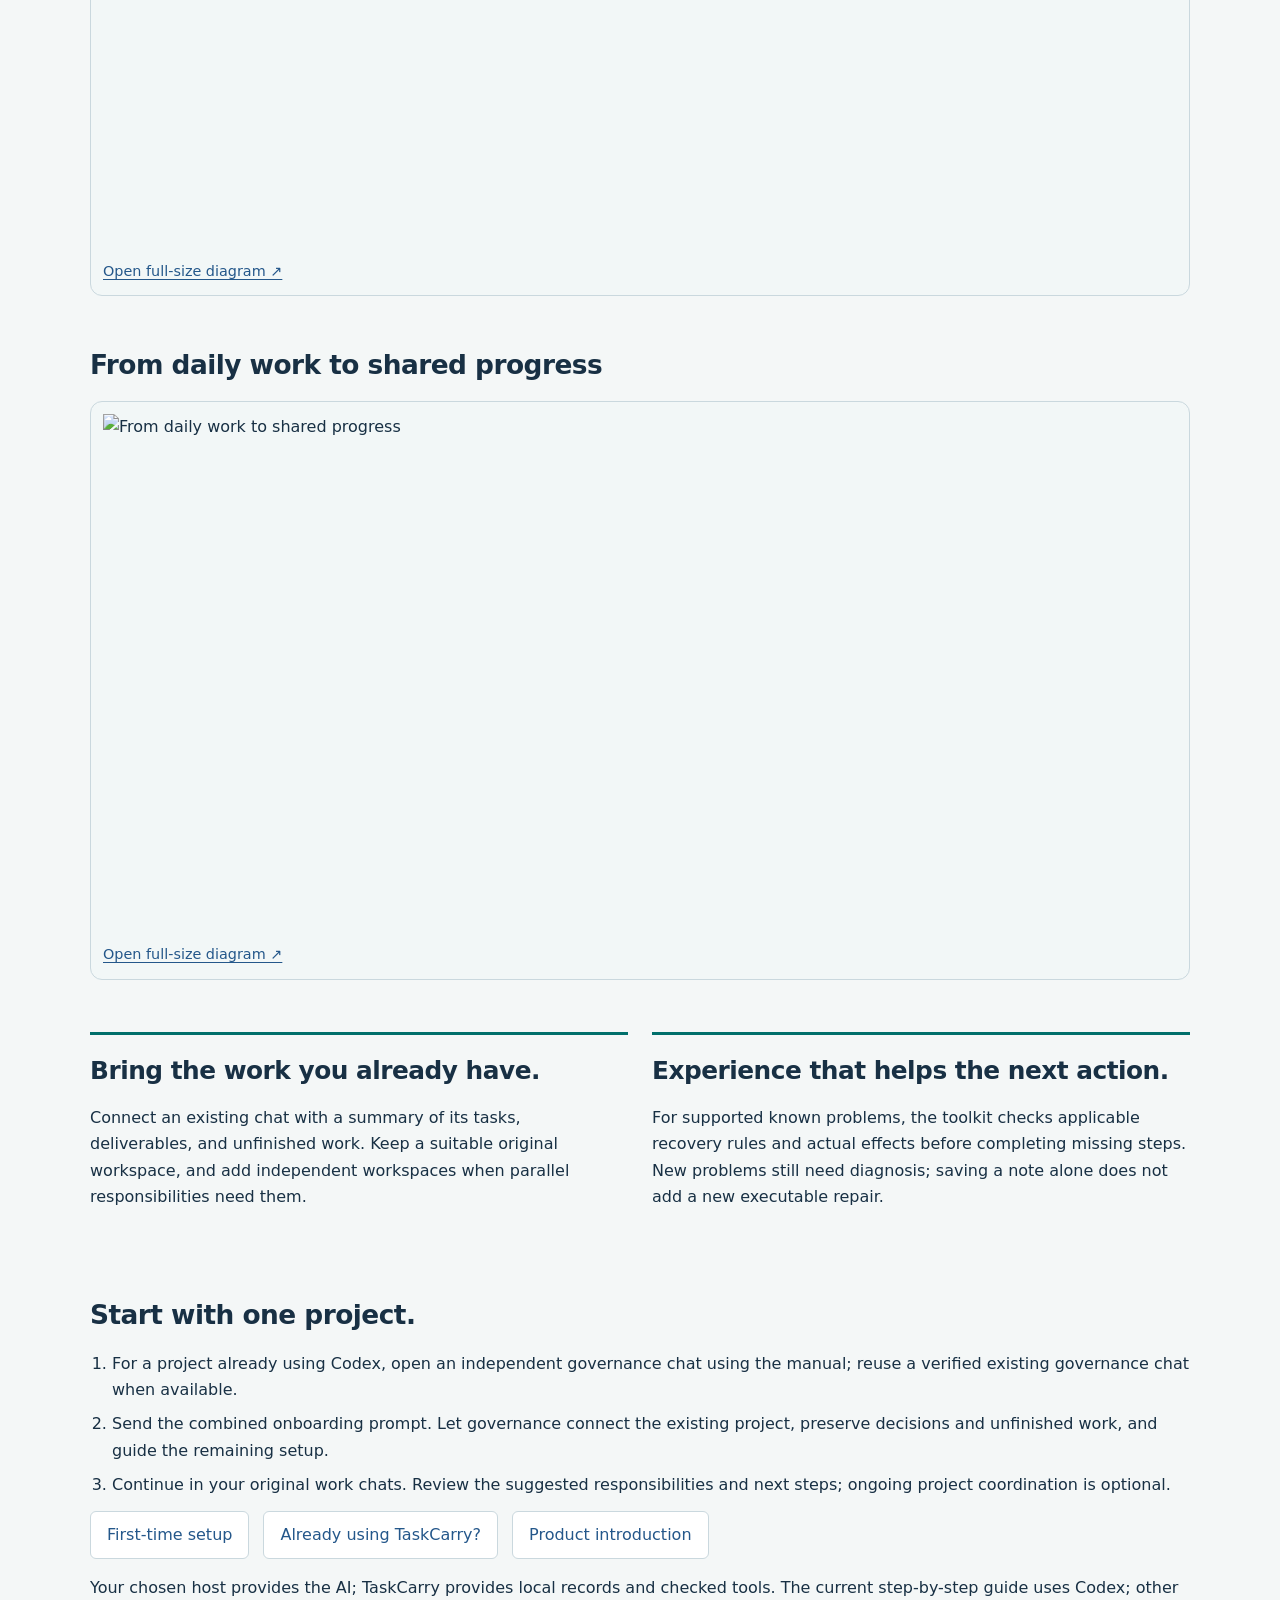
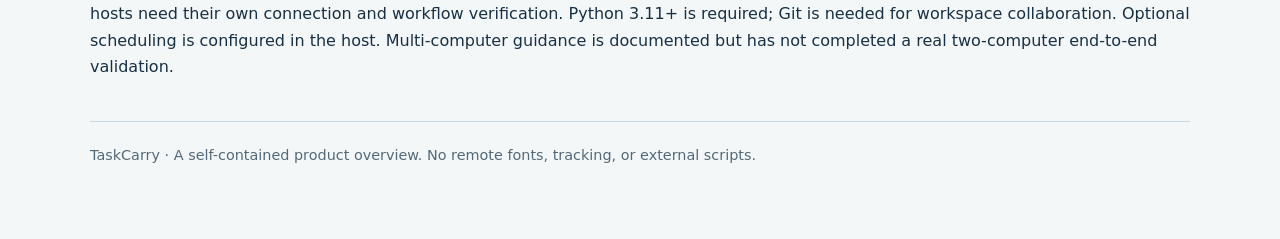
==== commit 8a497e60: "Prepare RC7 with separate install and update journeys" ====
--- a/docs/index.html
+++ b/docs/index.html
@@ -11,7 +11,7 @@
 
 
 header{background:#101d30;padding-bottom:64px}nav{margin-bottom:60px}nav small{font-size:1.12rem;letter-spacing:-.02em;text-transform:none}nav button{border-color:#526c7b}nav button[aria-pressed="true"]{background:#79e3c7;border-color:#79e3c7;color:#10372d}h1{font-size:clamp(2.5rem,6vw,4.6rem);max-width:1000px;letter-spacing:-.045em}header p{max-width:730px;font-size:1.18rem;color:#c3d5e0}.hero-links{display:flex;flex-wrap:wrap;gap:12px;margin-top:30px}.hero-links a{background:#79e3c7;color:#10372d;padding:11px 18px;border-radius:7px;text-decoration:none;font-size:.95rem;font-weight:650}.hero-links a:nth-child(n+2){background:transparent;color:#e1eff5;border:1px solid #526c7b}.hero-links a:hover{filter:brightness(1.12)}.flow{padding:12px;background:#f2f7f7}.flow img{min-width:0;margin:0}.card{padding:26px}.section{margin-top:52px}.panel h2{font-size:1.55rem}footer{padding-bottom:12px}nav button:hover{border-color:#79e3c7}.skip{position:absolute;left:20px;top:-100px;background:white;padding:8px;z-index:2}.skip:focus{top:12px}@media(max-width:720px){header{padding:22px 20px 42px}nav{margin-bottom:38px}.section{margin-top:34px}.flow{padding:4px}.hero-links a{padding:10px 14px}}@media(prefers-reduced-motion:no-preference){a,button{transition:background-color .15s,color .15s,border-color .15s}}
-</style></head><body><a class="skip" href="#main">Skip to content / 跳转正文 / 跳至正文</a><header><nav><small>TaskCarry</small><div class="language-switch" role="group" aria-label="Language / 语言 / 語言"><button type="button" data-language="en" aria-pressed="true">English</button><button type="button" data-language="zh" aria-pressed="false">简体中文</button><button type="button" data-language="tw" aria-pressed="false">繁體中文</button></div></nav><div data-en><h1>Project memory.<br>Work that continues.</h1><p>Project memory and collaboration for AI tools, with built-in project workflow governance. Keep parallel work connected, bring ready results together, and carry progress across conversations.</p><div class="hero-links"><a href="https://github.com/bryan123466/taskcarry/releases/tag/v0.2.0rc6">Download v0.2.0rc6 (prerelease)</a><a href="en/windows-example.md">Operating manual</a><a class="secondary" href="https://github.com/bryan123466/taskcarry">GitHub ↗</a></div></div><div data-zh hidden><h1>记住项目进度，<br>让工作持续向前。</h1><p>为 AI 工具提供项目记忆与协作能力，并将项目工作流治理融入日常工作。连接并行任务，汇合准备好的成果，让进度跨越对话与工作区，持续推进。</p><div class="hero-links"><a href="https://github.com/bryan123466/taskcarry/releases/tag/v0.2.0rc6">下载 v0.2.0rc6（预发布）</a><a href="zh-CN/windows-example.md">操作手册</a><a class="secondary" href="https://github.com/bryan123466/taskcarry">GitHub ↗</a></div></div><div data-tw hidden><h1>記住專案進度，<br>讓工作持續向前。</h1><p>為 AI 工具提供專案記憶與協作能力，並將專案工作流程治理融入日常工作。連結並行任務，匯合準備好的成果，讓進度跨越對話與工作區，持續推進。</p><div class="hero-links"><a href="https://github.com/bryan123466/taskcarry/releases/tag/v0.2.0rc6">下載 v0.2.0rc6（預發布）</a><a href="zh-TW/windows-example.md">操作手冊</a><a class="secondary" href="https://github.com/bryan123466/taskcarry">GitHub ↗</a></div></div></header><main id="main" class="wrap"><article data-en><section class="section"><h2>Keep the project moving beyond a single chat.</h2><p>When work spans many conversations, files, and versions, it becomes harder to see what is current and where to resume. TaskCarry keeps the connected tasks, saved work, decisions, and deliverables in persistent local records.</p><div class="grid"><div class="card"><div class="num">01</div><h3>Remember the project</h3><p>Keep task progress, important decisions, saved checkpoints, and next steps beyond a single chat.</p></div><div class="card"><div class="num">02</div><h3>Coordinate deliverables</h3><p>Work in independent workspaces, connect stages to their tasks, and bring ready results into a shared project with clear version relationships.</p></div><div class="card"><div class="num">03</div><h3>Govern project workflows</h3><p>Review stage plans, check workspace state, preserve supported unfinished work, and resume interrupted operations from verified effects.</p></div></div></section><section class="section"><h2>TaskCarry connects people, AI, and local records</h2><p>You decide project direction and final acceptance. The governance AI in your host interprets the connected work and reviews the next action; TaskCarry retains project state and performs checked operations. This governs how project work is received and continued. Your AI host provides its own identity, permissions, and security controls.</p><div class="flow"><img src="assets/collaboration.en.svg" alt="TaskCarry connects people, AI, and local records" width="1200" height="710"><p class="diagram-links"><a href="assets/collaboration.en.svg">Open full-size diagram ↗</a></p></div></section><section class="section"><h2>From daily work to shared progress</h2><div class="flow"><img src="assets/governance-flow.en.svg" alt="From daily work to shared progress" width="1200" height="580"><p class="diagram-links"><a href="assets/governance-flow.en.svg">Open full-size diagram ↗</a></p></div></section><section class="section split"><div class="panel"><h2>Bring the work you already have.</h2><p>Connect an existing chat with a summary of its tasks, deliverables, and unfinished work. Keep a suitable original workspace, and add independent workspaces when parallel responsibilities need them.</p></div><div class="panel"><h2>Experience that helps the next action.</h2><p>For supported known problems, the toolkit checks applicable recovery rules and actual effects before completing missing steps. New problems still need diagnosis; saving a note alone does not add a new executable repair.</p></div></section><section class="section"><h2>Start with one project.</h2><ol><li>For a project already using Codex, open an independent governance chat using the manual; reuse a verified existing governance chat when available.</li><li>Send the combined onboarding prompt. Let governance connect the existing project, preserve decisions and unfinished work, and guide the remaining setup.</li><li>Continue in your original work chats. Review the suggested responsibilities and next steps; ongoing project coordination is optional.</li></ol><p class="links"><a href="en/windows-example.md">Operating manual</a><a href="../README.md">Product introduction</a></p><p>Your chosen host provides the AI; TaskCarry provides local records and checked tools. The current step-by-step guide uses Codex; other hosts need their own connection and workflow verification. Python 3.11+ is required; Git is needed for workspace collaboration. Optional scheduling is configured in the host. Multi-computer guidance is documented but has not completed a real two-computer end-to-end validation.</p></section><footer>TaskCarry · 0.2.0rc6 prerelease / 预发布 / 預發布 · A self-contained product overview. No remote fonts, tracking, or external scripts.</footer></article><article data-zh hidden><section class="section"><h2>工作继续，项目记忆也继续。</h2><p>当工作跨越许多对话、文件与版本，当前进展和接续位置会越来越难整理。TaskCarry 将已接入的任务、已保存的工作、重要决定与阶段成果，保存在持久的本地项目记录中。</p><div class="grid"><div class="card"><div class="num">01</div><h3>记住项目</h3><p>在单个聊天之外，保留任务进度、重要决定、已保存的检查点与下一步。</p></div><div class="card"><div class="num">02</div><h3>协调成果</h3><p>各自在独立工作区推进，将阶段成果关联到任务，核对版本关系，再把准备好的成果汇入共同项目。</p></div><div class="card"><div class="num">03</div><h3>治理推进过程</h3><p>审阅阶段接收计划，核对工作区状态，保全支持范围内的未完成工作，并依据实际效果接续中断的操作。</p></div></div></section><section class="section"><h2>TaskCarry 连接人、AI 与本地项目记录</h2><p>你决定项目方向与最终验收。宿主中的治理 AI 理解已接入的工作并复核下一步；TaskCarry 保存项目状态，执行经过校验的操作。这套治理围绕项目成果如何接收与继续推进展开；身份、权限与安全控制由 AI 宿主自身提供。</p><div class="flow"><img src="assets/collaboration.zh-CN.svg" alt="TaskCarry 连接人、AI 与本地项目记录" width="1200" height="710"><p class="diagram-links"><a href="assets/collaboration.zh-CN.svg">打开完整尺寸图示 ↗</a></p></div></section><section class="section"><h2>从日常工作，到共同进度</h2><div class="flow"><img src="assets/governance-flow.zh-CN.svg" alt="从日常工作，到共同进度" width="1200" height="580"><p class="diagram-links"><a href="assets/governance-flow.zh-CN.svg">打开完整尺寸图示 ↗</a></p></div></section><section class="section split"><div class="panel"><h2>带着原来的工作接入。</h2><p>整理原聊天的任务、成果与未完成工作，即可按手册完成接入。合适的原工作区可以继续使用，需要并行的职责再安排独立工作区。</p></div><div class="panel"><h2>让经验帮助下一次行动。</h2><p>针对已支持的已知问题，工具先核对适用经验与实际效果，再补上缺失的步骤。新问题仍需诊断；写下一条经验本身，不会自动产生新的修复功能。</p></div></section><section class="section"><h2>从一个真实项目开始。</h2><ol><li>针对已在 Codex 推进的项目，按手册建立独立治理窗口；已有经核实的治理总控时复用。</li><li>发送合并的接入提示词，由治理接手既有项目、保留决定和未完成工作，带领完成剩余配置。</li><li>继续在原工作聊天推进，复核分工与下一步建议；是否长期兼任项目总控由你选择。</li></ol><p class="links"><a href="zh-CN/windows-example.md">操作手册</a><a href="../README.zh-CN.md">产品介绍</a></p><p>你选择的宿主提供 AI，TaskCarry 提供本地记录与经过校验的工具。当前手把手说明使用 Codex；其他宿主需分别核验连接与工作流程。需要 Python 3.11+；工作区协作功能还需 Git。可选定时任务在宿主中配置。多电脑建议流程已写入手册，尚未完成真实双电脑端到端验证。</p></section><footer>TaskCarry · 0.2.0rc6 prerelease / 预发布 / 預發布 · 独立离线产品说明页。图示随包提供，不加载远程字体、追踪服务或外部脚本。</footer></article><article data-tw hidden><section class="section"><h2>工作繼續，專案記憶也繼續。</h2><p>當工作跨越許多對話、檔案與版本，目前進展和接續位置會越來越難整理。TaskCarry 將已接入的任務、已保存的工作、重要決定與階段成果，保存在持久的本機專案記錄中。</p><div class="grid"><div class="card"><div class="num">01</div><h3>記住專案</h3><p>在單一對話之外，保留任務進度、重要決定、已儲存的檢查點與下一步。</p></div><div class="card"><div class="num">02</div><h3>協調成果</h3><p>各自在獨立工作區推進，將階段成果關聯至任務，核對版本關係，再把準備好的成果匯入共同專案。</p></div><div class="card"><div class="num">03</div><h3>治理推進過程</h3><p>審閱階段接收計畫，核對工作區狀態，保全支援範圍內的未完成工作，並依據實際效果接續中斷的操作。</p></div></div></section><section class="section"><h2>TaskCarry 連結人、AI 與本機專案記錄</h2><p>你決定專案方向與最終驗收。宿主中的治理 AI 理解已接入的工作並複核下一步；TaskCarry 保存專案狀態，執行經過校驗的操作。這套治理圍繞專案成果如何接收與繼續推進展開；身分、權限與安全控制由 AI 宿主自身提供。</p><div class="flow"><img src="assets/collaboration.zh-TW.svg" alt="TaskCarry 連結人、AI 與本機專案記錄" width="1200" height="710"><p class="diagram-links"><a href="assets/collaboration.zh-TW.svg">開啟完整尺寸圖示 ↗</a></p></div></section><section class="section"><h2>從日常工作，到共同進度</h2><div class="flow"><img src="assets/governance-flow.zh-TW.svg" alt="從日常工作，到共同進度" width="1200" height="580"><p class="diagram-links"><a href="assets/governance-flow.zh-TW.svg">開啟完整尺寸圖示 ↗</a></p></div></section><section class="section split"><div class="panel"><h2>帶著原來的工作接入。</h2><p>整理原對話的任務、成果與未完成工作，即可依手冊完成接入。合適的原工作區可以繼續使用，需要並行的職責再安排獨立工作區。</p></div><div class="panel"><h2>讓經驗幫助下一次行動。</h2><p>針對已支援的已知問題，工具先核對適用經驗與實際效果，再補上缺失的步驟。新問題仍須診斷；寫下一條經驗本身，不會自動產生新的修復功能。</p></div></section><section class="section"><h2>從一個真實專案開始。</h2><ol><li>針對已在 Codex 推進的專案，依手冊建立獨立治理視窗；已有經核實的治理總控時重用。</li><li>傳送合併的接入提示詞，由治理接手既有專案、保留決定和未完成工作，帶領完成其餘設定。</li><li>繼續在原工作對話推進，複核分工與下一步建議；是否長期兼任專案總控由你選擇。</li></ol><p class="links"><a href="zh-TW/windows-example.md">操作手冊</a><a href="../README.zh-TW.md">產品介紹</a></p><p>你選擇的宿主提供 AI，TaskCarry 提供本機記錄與經過校驗的工具。目前逐步說明使用 Codex；其他宿主須分別核驗連線與工作流程。需要 Python 3.11+；工作區協作功能還需 Git。可選定時任務在宿主中設定。多電腦建議流程已寫入手冊，尚未完成真實雙電腦端到端驗證。</p></section><footer>TaskCarry · 0.2.0rc6 prerelease / 预发布 / 預發布 · 獨立離線產品說明頁。圖示隨套件提供，不載入遠端字型、追蹤服務或外部指令碼。</footer></article><span id="states"></span><span id="workflow"></span></main><script>
+</style></head><body><a class="skip" href="#main">Skip to content / 跳转正文 / 跳至正文</a><header><nav><small>TaskCarry</small><div class="language-switch" role="group" aria-label="Language / 语言 / 語言"><button type="button" data-language="en" aria-pressed="true">English</button><button type="button" data-language="zh" aria-pressed="false">简体中文</button><button type="button" data-language="tw" aria-pressed="false">繁體中文</button></div></nav><div data-en><h1>Project memory.<br>Work that continues.</h1><p>Project memory and collaboration for AI tools, with built-in project workflow governance. Keep parallel work connected, bring ready results together, and carry progress across conversations.</p><div class="hero-links"><a href="../START_HERE.md#download">Get TaskCarry</a><a href="en/windows-example.md">First-time setup</a><a href="en/updating.md">Already using TaskCarry?</a><a class="secondary" href="https://github.com/bryan123466/taskcarry">GitHub ↗</a></div></div><div data-zh hidden><h1>记住项目进度，<br>让工作持续向前。</h1><p>为 AI 工具提供项目记忆与协作能力，并将项目工作流治理融入日常工作。连接并行任务，汇合准备好的成果，让进度跨越对话与工作区，持续推进。</p><div class="hero-links"><a href="../START_HERE.md#download">获取 TaskCarry</a><a href="zh-CN/windows-example.md">首次安装</a><a href="zh-CN/updating.md">已有用户更新</a><a class="secondary" href="https://github.com/bryan123466/taskcarry">GitHub ↗</a></div></div><div data-tw hidden><h1>記住專案進度，<br>讓工作持續向前。</h1><p>為 AI 工具提供專案記憶與協作能力，並將專案工作流程治理融入日常工作。連結並行任務，匯合準備好的成果，讓進度跨越對話與工作區，持續推進。</p><div class="hero-links"><a href="../START_HERE.md#download">取得 TaskCarry</a><a href="zh-TW/windows-example.md">首次安裝</a><a href="zh-TW/updating.md">既有使用者更新</a><a class="secondary" href="https://github.com/bryan123466/taskcarry">GitHub ↗</a></div></div></header><main id="main" class="wrap"><article data-en><section class="section"><h2>Keep the project moving beyond a single chat.</h2><p>When work spans many conversations, files, and versions, it becomes harder to see what is current and where to resume. TaskCarry keeps the connected tasks, saved work, decisions, and deliverables in persistent local records.</p><div class="grid"><div class="card"><div class="num">01</div><h3>Remember the project</h3><p>Keep task progress, important decisions, saved checkpoints, and next steps beyond a single chat.</p></div><div class="card"><div class="num">02</div><h3>Coordinate deliverables</h3><p>Work in independent workspaces, connect stages to their tasks, and bring ready results into a shared project with clear version relationships.</p></div><div class="card"><div class="num">03</div><h3>Govern project workflows</h3><p>Review stage plans, check workspace state, preserve supported unfinished work, and resume interrupted operations from verified effects.</p></div></div></section><section class="section"><h2>TaskCarry connects people, AI, and local records</h2><p>You decide project direction and final acceptance. The governance AI in your host interprets the connected work and reviews the next action; TaskCarry retains project state and performs checked operations. This governs how project work is received and continued. Your AI host provides its own identity, permissions, and security controls.</p><div class="flow"><img src="assets/collaboration.en.svg" alt="TaskCarry connects people, AI, and local records" width="1200" height="710"><p class="diagram-links"><a href="assets/collaboration.en.svg">Open full-size diagram ↗</a></p></div></section><section class="section"><h2>From daily work to shared progress</h2><div class="flow"><img src="assets/governance-flow.en.svg" alt="From daily work to shared progress" width="1200" height="580"><p class="diagram-links"><a href="assets/governance-flow.en.svg">Open full-size diagram ↗</a></p></div></section><section class="section split"><div class="panel"><h2>Bring the work you already have.</h2><p>Connect an existing chat with a summary of its tasks, deliverables, and unfinished work. Keep a suitable original workspace, and add independent workspaces when parallel responsibilities need them.</p></div><div class="panel"><h2>Experience that helps the next action.</h2><p>For supported known problems, the toolkit checks applicable recovery rules and actual effects before completing missing steps. New problems still need diagnosis; saving a note alone does not add a new executable repair.</p></div></section><section class="section"><h2>Start with one project.</h2><ol><li>For a project already using Codex, open an independent governance chat using the manual; reuse a verified existing governance chat when available.</li><li>Send the combined onboarding prompt. Let governance connect the existing project, preserve decisions and unfinished work, and guide the remaining setup.</li><li>Continue in your original work chats. Review the suggested responsibilities and next steps; ongoing project coordination is optional.</li></ol><p class="links"><a href="en/windows-example.md">First-time setup</a><a href="en/updating.md">Already using TaskCarry?</a><a href="../README.md">Product introduction</a></p><p>Your chosen host provides the AI; TaskCarry provides local records and checked tools. The current step-by-step guide uses Codex; other hosts need their own connection and workflow verification. Python 3.11+ is required; Git is needed for workspace collaboration. Optional scheduling is configured in the host. Multi-computer guidance is documented but has not completed a real two-computer end-to-end validation.</p></section><footer>TaskCarry · A self-contained product overview. No remote fonts, tracking, or external scripts.</footer></article><article data-zh hidden><section class="section"><h2>工作继续，项目记忆也继续。</h2><p>当工作跨越许多对话、文件与版本，当前进展和接续位置会越来越难整理。TaskCarry 将已接入的任务、已保存的工作、重要决定与阶段成果，保存在持久的本地项目记录中。</p><div class="grid"><div class="card"><div class="num">01</div><h3>记住项目</h3><p>在单个聊天之外，保留任务进度、重要决定、已保存的检查点与下一步。</p></div><div class="card"><div class="num">02</div><h3>协调成果</h3><p>各自在独立工作区推进，将阶段成果关联到任务，核对版本关系，再把准备好的成果汇入共同项目。</p></div><div class="card"><div class="num">03</div><h3>治理推进过程</h3><p>审阅阶段接收计划，核对工作区状态，保全支持范围内的未完成工作，并依据实际效果接续中断的操作。</p></div></div></section><section class="section"><h2>TaskCarry 连接人、AI 与本地项目记录</h2><p>你决定项目方向与最终验收。宿主中的治理 AI 理解已接入的工作并复核下一步；TaskCarry 保存项目状态，执行经过校验的操作。这套治理围绕项目成果如何接收与继续推进展开；身份、权限与安全控制由 AI 宿主自身提供。</p><div class="flow"><img src="assets/collaboration.zh-CN.svg" alt="TaskCarry 连接人、AI 与本地项目记录" width="1200" height="710"><p class="diagram-links"><a href="assets/collaboration.zh-CN.svg">打开完整尺寸图示 ↗</a></p></div></section><section class="section"><h2>从日常工作，到共同进度</h2><div class="flow"><img src="assets/governance-flow.zh-CN.svg" alt="从日常工作，到共同进度" width="1200" height="580"><p class="diagram-links"><a href="assets/governance-flow.zh-CN.svg">打开完整尺寸图示 ↗</a></p></div></section><section class="section split"><div class="panel"><h2>带着原来的工作接入。</h2><p>整理原聊天的任务、成果与未完成工作，即可按手册完成接入。合适的原工作区可以继续使用，需要并行的职责再安排独立工作区。</p></div><div class="panel"><h2>让经验帮助下一次行动。</h2><p>针对已支持的已知问题，工具先核对适用经验与实际效果，再补上缺失的步骤。新问题仍需诊断；写下一条经验本身，不会自动产生新的修复功能。</p></div></section><section class="section"><h2>从一个真实项目开始。</h2><ol><li>针对已在 Codex 推进的项目，按手册建立独立治理窗口；已有经核实的治理总控时复用。</li><li>发送合并的接入提示词，由治理接手既有项目、保留决定和未完成工作，带领完成剩余配置。</li><li>继续在原工作聊天推进，复核分工与下一步建议；是否长期兼任项目总控由你选择。</li></ol><p class="links"><a href="zh-CN/windows-example.md">首次安装</a><a href="zh-CN/updating.md">已有用户更新</a><a href="../README.zh-CN.md">产品介绍</a></p><p>你选择的宿主提供 AI，TaskCarry 提供本地记录与经过校验的工具。当前手把手说明使用 Codex；其他宿主需分别核验连接与工作流程。需要 Python 3.11+；工作区协作功能还需 Git。可选定时任务在宿主中配置。多电脑建议流程已写入手册，尚未完成真实双电脑端到端验证。</p></section><footer>TaskCarry · 独立离线产品说明页。图示随包提供，不加载远程字体、追踪服务或外部脚本。</footer></article><article data-tw hidden><section class="section"><h2>工作繼續，專案記憶也繼續。</h2><p>當工作跨越許多對話、檔案與版本，目前進展和接續位置會越來越難整理。TaskCarry 將已接入的任務、已保存的工作、重要決定與階段成果，保存在持久的本機專案記錄中。</p><div class="grid"><div class="card"><div class="num">01</div><h3>記住專案</h3><p>在單一對話之外，保留任務進度、重要決定、已儲存的檢查點與下一步。</p></div><div class="card"><div class="num">02</div><h3>協調成果</h3><p>各自在獨立工作區推進，將階段成果關聯至任務，核對版本關係，再把準備好的成果匯入共同專案。</p></div><div class="card"><div class="num">03</div><h3>治理推進過程</h3><p>審閱階段接收計畫，核對工作區狀態，保全支援範圍內的未完成工作，並依據實際效果接續中斷的操作。</p></div></div></section><section class="section"><h2>TaskCarry 連結人、AI 與本機專案記錄</h2><p>你決定專案方向與最終驗收。宿主中的治理 AI 理解已接入的工作並複核下一步；TaskCarry 保存專案狀態，執行經過校驗的操作。這套治理圍繞專案成果如何接收與繼續推進展開；身分、權限與安全控制由 AI 宿主自身提供。</p><div class="flow"><img src="assets/collaboration.zh-TW.svg" alt="TaskCarry 連結人、AI 與本機專案記錄" width="1200" height="710"><p class="diagram-links"><a href="assets/collaboration.zh-TW.svg">開啟完整尺寸圖示 ↗</a></p></div></section><section class="section"><h2>從日常工作，到共同進度</h2><div class="flow"><img src="assets/governance-flow.zh-TW.svg" alt="從日常工作，到共同進度" width="1200" height="580"><p class="diagram-links"><a href="assets/governance-flow.zh-TW.svg">開啟完整尺寸圖示 ↗</a></p></div></section><section class="section split"><div class="panel"><h2>帶著原來的工作接入。</h2><p>整理原對話的任務、成果與未完成工作，即可依手冊完成接入。合適的原工作區可以繼續使用，需要並行的職責再安排獨立工作區。</p></div><div class="panel"><h2>讓經驗幫助下一次行動。</h2><p>針對已支援的已知問題，工具先核對適用經驗與實際效果，再補上缺失的步驟。新問題仍須診斷；寫下一條經驗本身，不會自動產生新的修復功能。</p></div></section><section class="section"><h2>從一個真實專案開始。</h2><ol><li>針對已在 Codex 推進的專案，依手冊建立獨立治理視窗；已有經核實的治理總控時重用。</li><li>傳送合併的接入提示詞，由治理接手既有專案、保留決定和未完成工作，帶領完成其餘設定。</li><li>繼續在原工作對話推進，複核分工與下一步建議；是否長期兼任專案總控由你選擇。</li></ol><p class="links"><a href="zh-TW/windows-example.md">首次安裝</a><a href="zh-TW/updating.md">既有使用者更新</a><a href="../README.zh-TW.md">產品介紹</a></p><p>你選擇的宿主提供 AI，TaskCarry 提供本機記錄與經過校驗的工具。目前逐步說明使用 Codex；其他宿主須分別核驗連線與工作流程。需要 Python 3.11+；工作區協作功能還需 Git。可選定時任務在宿主中設定。多電腦建議流程已寫入手冊，尚未完成真實雙電腦端到端驗證。</p></section><footer>TaskCarry · 獨立離線產品說明頁。圖示隨套件提供，不載入遠端字型、追蹤服務或外部指令碼。</footer></article><span id="states"></span><span id="workflow"></span></main><script>
 (()=>{
   const languages={en:{tag:'en',hash:'en'},zh:{tag:'zh-CN',hash:'zh'},tw:{tag:'zh-TW',hash:'zh-TW'}};
   const aliases={en:'en',zh:'zh','zh-CN':'zh',tw:'tw','zh-TW':'tw'};
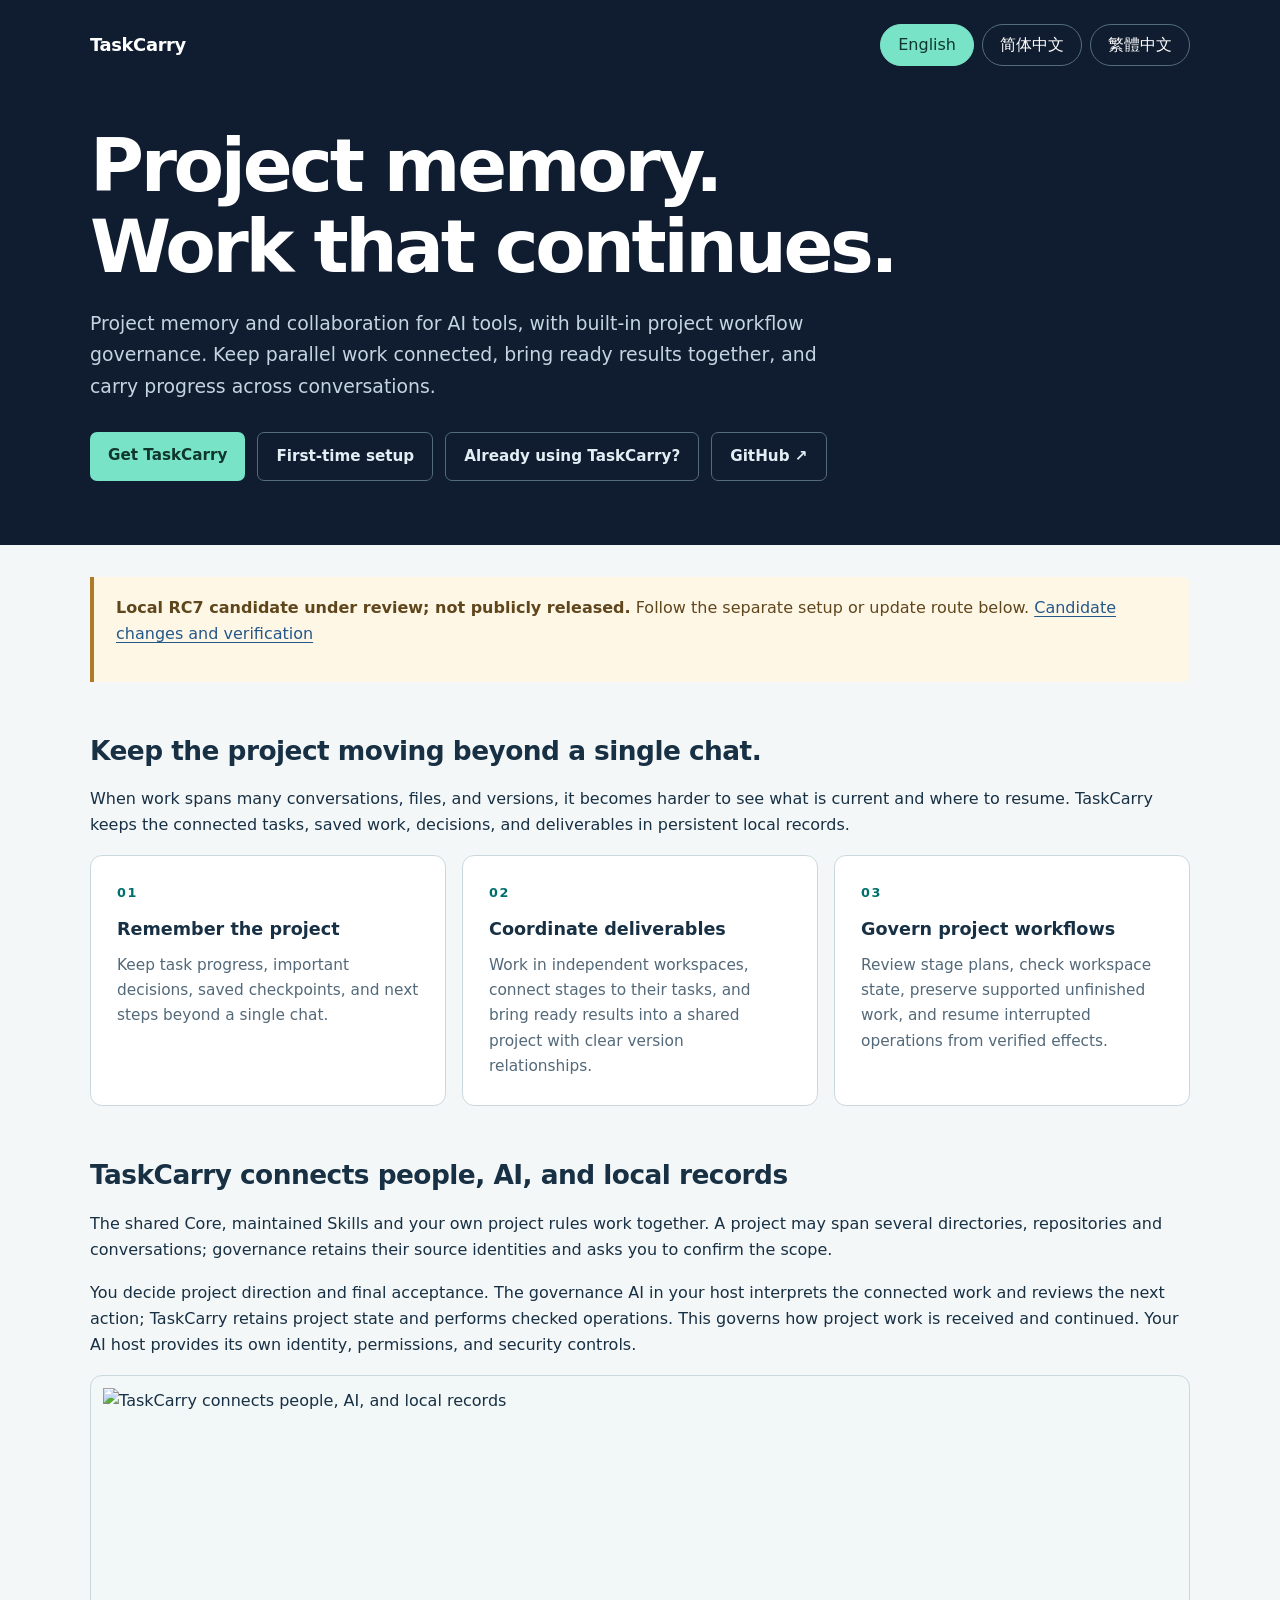
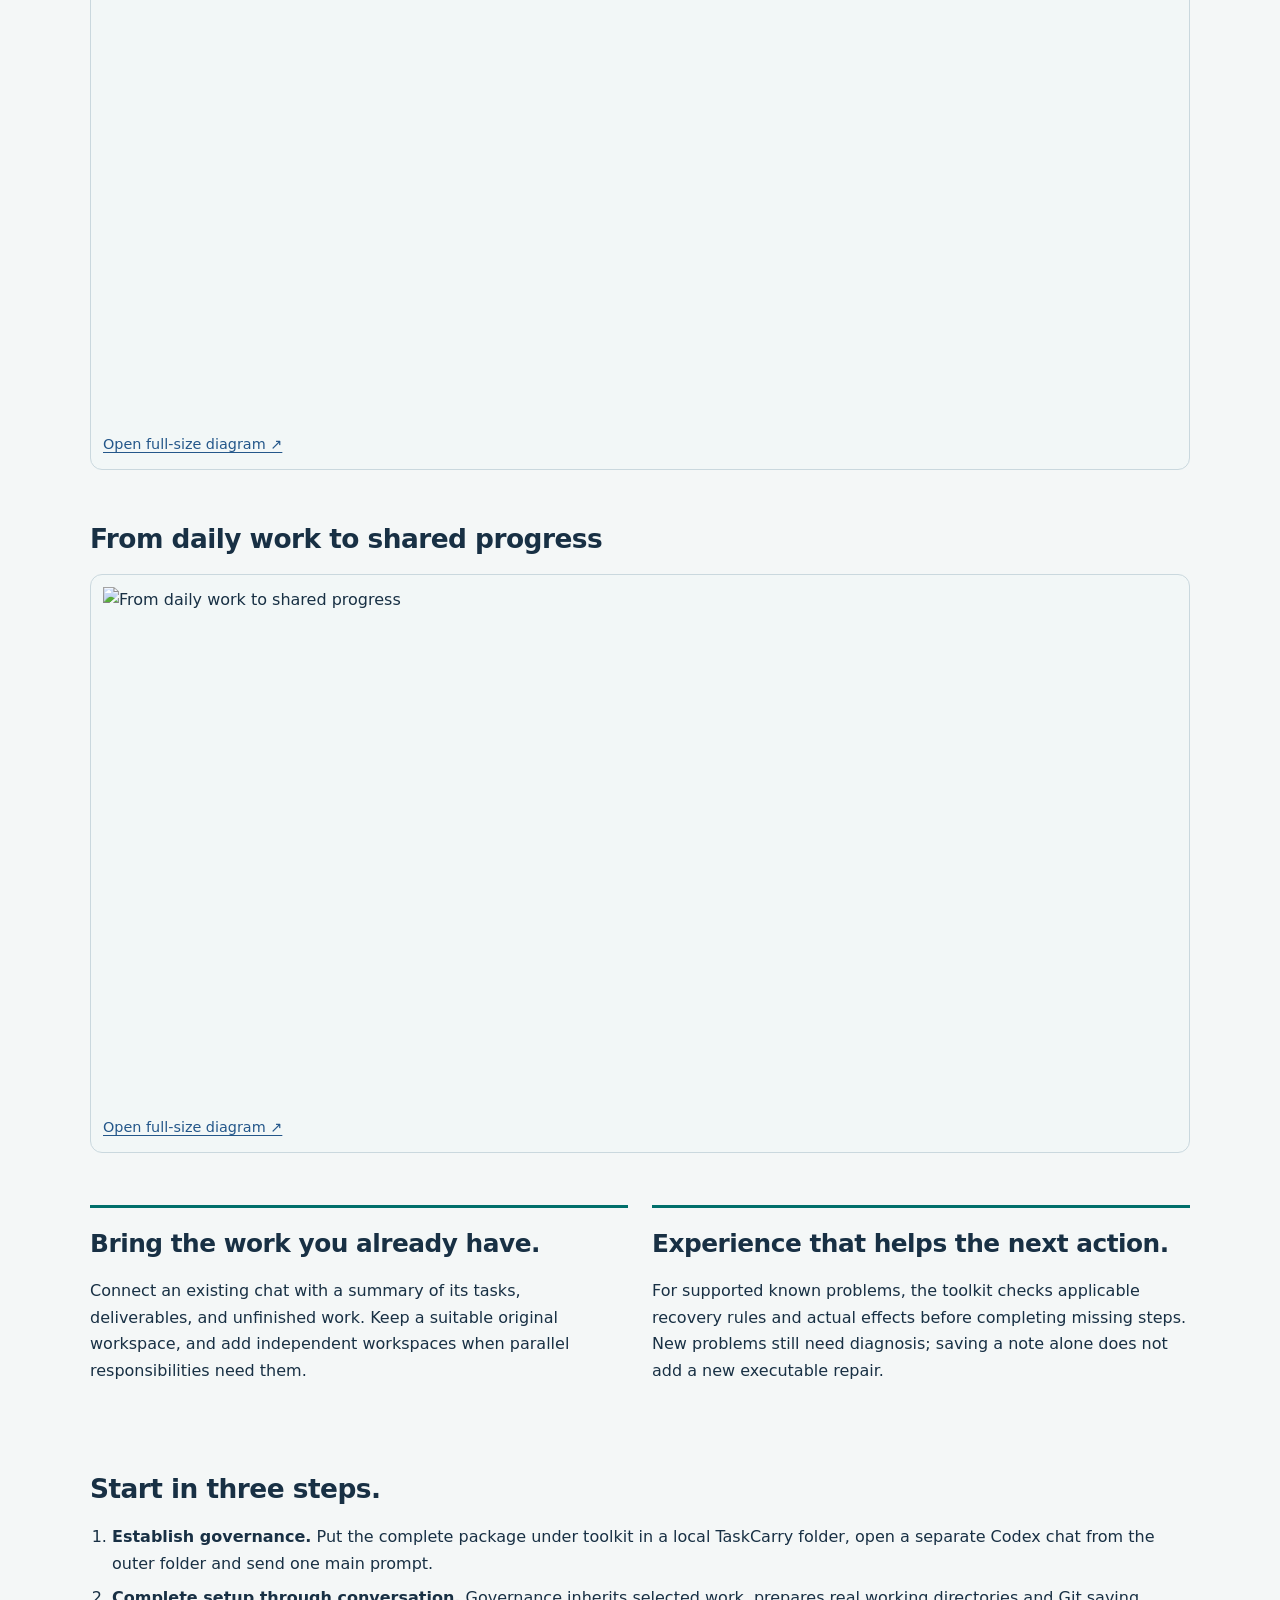
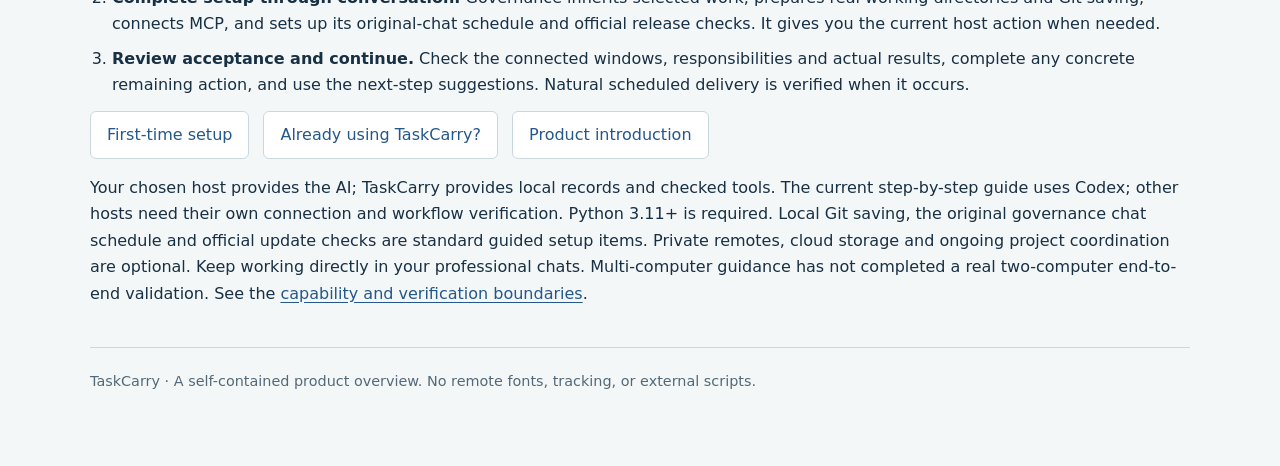
==== commit 17264414: "Complete RC7 guided governance, continuity and update foundations" ====
--- a/docs/index.html
+++ b/docs/index.html
@@ -11,7 +11,7 @@
 
 
 header{background:#101d30;padding-bottom:64px}nav{margin-bottom:60px}nav small{font-size:1.12rem;letter-spacing:-.02em;text-transform:none}nav button{border-color:#526c7b}nav button[aria-pressed="true"]{background:#79e3c7;border-color:#79e3c7;color:#10372d}h1{font-size:clamp(2.5rem,6vw,4.6rem);max-width:1000px;letter-spacing:-.045em}header p{max-width:730px;font-size:1.18rem;color:#c3d5e0}.hero-links{display:flex;flex-wrap:wrap;gap:12px;margin-top:30px}.hero-links a{background:#79e3c7;color:#10372d;padding:11px 18px;border-radius:7px;text-decoration:none;font-size:.95rem;font-weight:650}.hero-links a:nth-child(n+2){background:transparent;color:#e1eff5;border:1px solid #526c7b}.hero-links a:hover{filter:brightness(1.12)}.flow{padding:12px;background:#f2f7f7}.flow img{min-width:0;margin:0}.card{padding:26px}.section{margin-top:52px}.panel h2{font-size:1.55rem}footer{padding-bottom:12px}nav button:hover{border-color:#79e3c7}.skip{position:absolute;left:20px;top:-100px;background:white;padding:8px;z-index:2}.skip:focus{top:12px}@media(max-width:720px){header{padding:22px 20px 42px}nav{margin-bottom:38px}.section{margin-top:34px}.flow{padding:4px}.hero-links a{padding:10px 14px}}@media(prefers-reduced-motion:no-preference){a,button{transition:background-color .15s,color .15s,border-color .15s}}
-</style></head><body><a class="skip" href="#main">Skip to content / 跳转正文 / 跳至正文</a><header><nav><small>TaskCarry</small><div class="language-switch" role="group" aria-label="Language / 语言 / 語言"><button type="button" data-language="en" aria-pressed="true">English</button><button type="button" data-language="zh" aria-pressed="false">简体中文</button><button type="button" data-language="tw" aria-pressed="false">繁體中文</button></div></nav><div data-en><h1>Project memory.<br>Work that continues.</h1><p>Project memory and collaboration for AI tools, with built-in project workflow governance. Keep parallel work connected, bring ready results together, and carry progress across conversations.</p><div class="hero-links"><a href="../START_HERE.md#download">Get TaskCarry</a><a href="en/windows-example.md">First-time setup</a><a href="en/updating.md">Already using TaskCarry?</a><a class="secondary" href="https://github.com/bryan123466/taskcarry">GitHub ↗</a></div></div><div data-zh hidden><h1>记住项目进度，<br>让工作持续向前。</h1><p>为 AI 工具提供项目记忆与协作能力，并将项目工作流治理融入日常工作。连接并行任务，汇合准备好的成果，让进度跨越对话与工作区，持续推进。</p><div class="hero-links"><a href="../START_HERE.md#download">获取 TaskCarry</a><a href="zh-CN/windows-example.md">首次安装</a><a href="zh-CN/updating.md">已有用户更新</a><a class="secondary" href="https://github.com/bryan123466/taskcarry">GitHub ↗</a></div></div><div data-tw hidden><h1>記住專案進度，<br>讓工作持續向前。</h1><p>為 AI 工具提供專案記憶與協作能力，並將專案工作流程治理融入日常工作。連結並行任務，匯合準備好的成果，讓進度跨越對話與工作區，持續推進。</p><div class="hero-links"><a href="../START_HERE.md#download">取得 TaskCarry</a><a href="zh-TW/windows-example.md">首次安裝</a><a href="zh-TW/updating.md">既有使用者更新</a><a class="secondary" href="https://github.com/bryan123466/taskcarry">GitHub ↗</a></div></div></header><main id="main" class="wrap"><article data-en><section class="section"><h2>Keep the project moving beyond a single chat.</h2><p>When work spans many conversations, files, and versions, it becomes harder to see what is current and where to resume. TaskCarry keeps the connected tasks, saved work, decisions, and deliverables in persistent local records.</p><div class="grid"><div class="card"><div class="num">01</div><h3>Remember the project</h3><p>Keep task progress, important decisions, saved checkpoints, and next steps beyond a single chat.</p></div><div class="card"><div class="num">02</div><h3>Coordinate deliverables</h3><p>Work in independent workspaces, connect stages to their tasks, and bring ready results into a shared project with clear version relationships.</p></div><div class="card"><div class="num">03</div><h3>Govern project workflows</h3><p>Review stage plans, check workspace state, preserve supported unfinished work, and resume interrupted operations from verified effects.</p></div></div></section><section class="section"><h2>TaskCarry connects people, AI, and local records</h2><p>You decide project direction and final acceptance. The governance AI in your host interprets the connected work and reviews the next action; TaskCarry retains project state and performs checked operations. This governs how project work is received and continued. Your AI host provides its own identity, permissions, and security controls.</p><div class="flow"><img src="assets/collaboration.en.svg" alt="TaskCarry connects people, AI, and local records" width="1200" height="710"><p class="diagram-links"><a href="assets/collaboration.en.svg">Open full-size diagram ↗</a></p></div></section><section class="section"><h2>From daily work to shared progress</h2><div class="flow"><img src="assets/governance-flow.en.svg" alt="From daily work to shared progress" width="1200" height="580"><p class="diagram-links"><a href="assets/governance-flow.en.svg">Open full-size diagram ↗</a></p></div></section><section class="section split"><div class="panel"><h2>Bring the work you already have.</h2><p>Connect an existing chat with a summary of its tasks, deliverables, and unfinished work. Keep a suitable original workspace, and add independent workspaces when parallel responsibilities need them.</p></div><div class="panel"><h2>Experience that helps the next action.</h2><p>For supported known problems, the toolkit checks applicable recovery rules and actual effects before completing missing steps. New problems still need diagnosis; saving a note alone does not add a new executable repair.</p></div></section><section class="section"><h2>Start with one project.</h2><ol><li>For a project already using Codex, open an independent governance chat using the manual; reuse a verified existing governance chat when available.</li><li>Send the combined onboarding prompt. Let governance connect the existing project, preserve decisions and unfinished work, and guide the remaining setup.</li><li>Continue in your original work chats. Review the suggested responsibilities and next steps; ongoing project coordination is optional.</li></ol><p class="links"><a href="en/windows-example.md">First-time setup</a><a href="en/updating.md">Already using TaskCarry?</a><a href="../README.md">Product introduction</a></p><p>Your chosen host provides the AI; TaskCarry provides local records and checked tools. The current step-by-step guide uses Codex; other hosts need their own connection and workflow verification. Python 3.11+ is required; Git is needed for workspace collaboration. Optional scheduling is configured in the host. Multi-computer guidance is documented but has not completed a real two-computer end-to-end validation.</p></section><footer>TaskCarry · A self-contained product overview. No remote fonts, tracking, or external scripts.</footer></article><article data-zh hidden><section class="section"><h2>工作继续，项目记忆也继续。</h2><p>当工作跨越许多对话、文件与版本，当前进展和接续位置会越来越难整理。TaskCarry 将已接入的任务、已保存的工作、重要决定与阶段成果，保存在持久的本地项目记录中。</p><div class="grid"><div class="card"><div class="num">01</div><h3>记住项目</h3><p>在单个聊天之外，保留任务进度、重要决定、已保存的检查点与下一步。</p></div><div class="card"><div class="num">02</div><h3>协调成果</h3><p>各自在独立工作区推进，将阶段成果关联到任务，核对版本关系，再把准备好的成果汇入共同项目。</p></div><div class="card"><div class="num">03</div><h3>治理推进过程</h3><p>审阅阶段接收计划，核对工作区状态，保全支持范围内的未完成工作，并依据实际效果接续中断的操作。</p></div></div></section><section class="section"><h2>TaskCarry 连接人、AI 与本地项目记录</h2><p>你决定项目方向与最终验收。宿主中的治理 AI 理解已接入的工作并复核下一步；TaskCarry 保存项目状态，执行经过校验的操作。这套治理围绕项目成果如何接收与继续推进展开；身份、权限与安全控制由 AI 宿主自身提供。</p><div class="flow"><img src="assets/collaboration.zh-CN.svg" alt="TaskCarry 连接人、AI 与本地项目记录" width="1200" height="710"><p class="diagram-links"><a href="assets/collaboration.zh-CN.svg">打开完整尺寸图示 ↗</a></p></div></section><section class="section"><h2>从日常工作，到共同进度</h2><div class="flow"><img src="assets/governance-flow.zh-CN.svg" alt="从日常工作，到共同进度" width="1200" height="580"><p class="diagram-links"><a href="assets/governance-flow.zh-CN.svg">打开完整尺寸图示 ↗</a></p></div></section><section class="section split"><div class="panel"><h2>带着原来的工作接入。</h2><p>整理原聊天的任务、成果与未完成工作，即可按手册完成接入。合适的原工作区可以继续使用，需要并行的职责再安排独立工作区。</p></div><div class="panel"><h2>让经验帮助下一次行动。</h2><p>针对已支持的已知问题，工具先核对适用经验与实际效果，再补上缺失的步骤。新问题仍需诊断；写下一条经验本身，不会自动产生新的修复功能。</p></div></section><section class="section"><h2>从一个真实项目开始。</h2><ol><li>针对已在 Codex 推进的项目，按手册建立独立治理窗口；已有经核实的治理总控时复用。</li><li>发送合并的接入提示词，由治理接手既有项目、保留决定和未完成工作，带领完成剩余配置。</li><li>继续在原工作聊天推进，复核分工与下一步建议；是否长期兼任项目总控由你选择。</li></ol><p class="links"><a href="zh-CN/windows-example.md">首次安装</a><a href="zh-CN/updating.md">已有用户更新</a><a href="../README.zh-CN.md">产品介绍</a></p><p>你选择的宿主提供 AI，TaskCarry 提供本地记录与经过校验的工具。当前手把手说明使用 Codex；其他宿主需分别核验连接与工作流程。需要 Python 3.11+；工作区协作功能还需 Git。可选定时任务在宿主中配置。多电脑建议流程已写入手册，尚未完成真实双电脑端到端验证。</p></section><footer>TaskCarry · 独立离线产品说明页。图示随包提供，不加载远程字体、追踪服务或外部脚本。</footer></article><article data-tw hidden><section class="section"><h2>工作繼續，專案記憶也繼續。</h2><p>當工作跨越許多對話、檔案與版本，目前進展和接續位置會越來越難整理。TaskCarry 將已接入的任務、已保存的工作、重要決定與階段成果，保存在持久的本機專案記錄中。</p><div class="grid"><div class="card"><div class="num">01</div><h3>記住專案</h3><p>在單一對話之外，保留任務進度、重要決定、已儲存的檢查點與下一步。</p></div><div class="card"><div class="num">02</div><h3>協調成果</h3><p>各自在獨立工作區推進，將階段成果關聯至任務，核對版本關係，再把準備好的成果匯入共同專案。</p></div><div class="card"><div class="num">03</div><h3>治理推進過程</h3><p>審閱階段接收計畫，核對工作區狀態，保全支援範圍內的未完成工作，並依據實際效果接續中斷的操作。</p></div></div></section><section class="section"><h2>TaskCarry 連結人、AI 與本機專案記錄</h2><p>你決定專案方向與最終驗收。宿主中的治理 AI 理解已接入的工作並複核下一步；TaskCarry 保存專案狀態，執行經過校驗的操作。這套治理圍繞專案成果如何接收與繼續推進展開；身分、權限與安全控制由 AI 宿主自身提供。</p><div class="flow"><img src="assets/collaboration.zh-TW.svg" alt="TaskCarry 連結人、AI 與本機專案記錄" width="1200" height="710"><p class="diagram-links"><a href="assets/collaboration.zh-TW.svg">開啟完整尺寸圖示 ↗</a></p></div></section><section class="section"><h2>從日常工作，到共同進度</h2><div class="flow"><img src="assets/governance-flow.zh-TW.svg" alt="從日常工作，到共同進度" width="1200" height="580"><p class="diagram-links"><a href="assets/governance-flow.zh-TW.svg">開啟完整尺寸圖示 ↗</a></p></div></section><section class="section split"><div class="panel"><h2>帶著原來的工作接入。</h2><p>整理原對話的任務、成果與未完成工作，即可依手冊完成接入。合適的原工作區可以繼續使用，需要並行的職責再安排獨立工作區。</p></div><div class="panel"><h2>讓經驗幫助下一次行動。</h2><p>針對已支援的已知問題，工具先核對適用經驗與實際效果，再補上缺失的步驟。新問題仍須診斷；寫下一條經驗本身，不會自動產生新的修復功能。</p></div></section><section class="section"><h2>從一個真實專案開始。</h2><ol><li>針對已在 Codex 推進的專案，依手冊建立獨立治理視窗；已有經核實的治理總控時重用。</li><li>傳送合併的接入提示詞，由治理接手既有專案、保留決定和未完成工作，帶領完成其餘設定。</li><li>繼續在原工作對話推進，複核分工與下一步建議；是否長期兼任專案總控由你選擇。</li></ol><p class="links"><a href="zh-TW/windows-example.md">首次安裝</a><a href="zh-TW/updating.md">既有使用者更新</a><a href="../README.zh-TW.md">產品介紹</a></p><p>你選擇的宿主提供 AI，TaskCarry 提供本機記錄與經過校驗的工具。目前逐步說明使用 Codex；其他宿主須分別核驗連線與工作流程。需要 Python 3.11+；工作區協作功能還需 Git。可選定時任務在宿主中設定。多電腦建議流程已寫入手冊，尚未完成真實雙電腦端到端驗證。</p></section><footer>TaskCarry · 獨立離線產品說明頁。圖示隨套件提供，不載入遠端字型、追蹤服務或外部指令碼。</footer></article><span id="states"></span><span id="workflow"></span></main><script>
+</style></head><body><a class="skip" href="#main">Skip to content / 跳转正文 / 跳至正文</a><header><nav><small>TaskCarry</small><div class="language-switch" role="group" aria-label="Language / 语言 / 語言"><button type="button" data-language="en" aria-pressed="true">English</button><button type="button" data-language="zh" aria-pressed="false">简体中文</button><button type="button" data-language="tw" aria-pressed="false">繁體中文</button></div></nav><div data-en><h1>Project memory.<br>Work that continues.</h1><p>Project memory and collaboration for AI tools, with built-in project workflow governance. Keep parallel work connected, bring ready results together, and carry progress across conversations.</p><div class="hero-links"><a href="../START_HERE.md#download">Get TaskCarry</a><a href="en/windows-example.md">First-time setup</a><a href="en/updating.md">Already using TaskCarry?</a><a class="secondary" href="https://github.com/bryan123466/taskcarry">GitHub ↗</a></div></div><div data-zh hidden><h1>记住项目进度，<br>让工作持续向前。</h1><p>为 AI 工具提供项目记忆与协作能力，并将项目工作流治理融入日常工作。连接并行任务，汇合准备好的成果，让进度跨越对话与工作区，持续推进。</p><div class="hero-links"><a href="../START_HERE.md#download">获取 TaskCarry</a><a href="zh-CN/windows-example.md">首次安装</a><a href="zh-CN/updating.md">已有用户更新</a><a class="secondary" href="https://github.com/bryan123466/taskcarry">GitHub ↗</a></div></div><div data-tw hidden><h1>記住專案進度，<br>讓工作持續向前。</h1><p>為 AI 工具提供專案記憶與協作能力，並將專案工作流程治理融入日常工作。連結並行任務，匯合準備好的成果，讓進度跨越對話與工作區，持續推進。</p><div class="hero-links"><a href="../START_HERE.md#download">取得 TaskCarry</a><a href="zh-TW/windows-example.md">首次安裝</a><a href="zh-TW/updating.md">既有使用者更新</a><a class="secondary" href="https://github.com/bryan123466/taskcarry">GitHub ↗</a></div></div></header><main id="main" class="wrap"><div class="notice"><p data-en><strong>Local RC7 candidate under review; not publicly released.</strong> Follow the separate setup or update route below. <a href="RELEASE_0.2.0rc7.md">Candidate changes and verification</a></p><p data-zh hidden><strong>本地 RC7 候选正在复核，尚未公开发布。</strong> 首次安装与已有用户更新分别从下方进入。<a href="RELEASE_0.2.0rc7.md">候选变化与验证说明</a></p><p data-tw hidden><strong>本機 RC7 候選正在複核，尚未公開發行。</strong> 首次安裝與既有使用者更新分別從下方進入。<a href="RELEASE_0.2.0rc7.md">候選變更與驗證說明</a></p></div><article data-en><section class="section"><h2>Keep the project moving beyond a single chat.</h2><p>When work spans many conversations, files, and versions, it becomes harder to see what is current and where to resume. TaskCarry keeps the connected tasks, saved work, decisions, and deliverables in persistent local records.</p><div class="grid"><div class="card"><div class="num">01</div><h3>Remember the project</h3><p>Keep task progress, important decisions, saved checkpoints, and next steps beyond a single chat.</p></div><div class="card"><div class="num">02</div><h3>Coordinate deliverables</h3><p>Work in independent workspaces, connect stages to their tasks, and bring ready results into a shared project with clear version relationships.</p></div><div class="card"><div class="num">03</div><h3>Govern project workflows</h3><p>Review stage plans, check workspace state, preserve supported unfinished work, and resume interrupted operations from verified effects.</p></div></div></section><section class="section"><h2>TaskCarry connects people, AI, and local records</h2><p>The shared Core, maintained Skills and your own project rules work together. A project may span several directories, repositories and conversations; governance retains their source identities and asks you to confirm the scope.</p><p>You decide project direction and final acceptance. The governance AI in your host interprets the connected work and reviews the next action; TaskCarry retains project state and performs checked operations. This governs how project work is received and continued. Your AI host provides its own identity, permissions, and security controls.</p><div class="flow"><img src="assets/collaboration.en.svg" alt="TaskCarry connects people, AI, and local records" width="1200" height="710"><p class="diagram-links"><a href="assets/collaboration.en.svg">Open full-size diagram ↗</a></p></div></section><section class="section"><h2>From daily work to shared progress</h2><div class="flow"><img src="assets/governance-flow.en.svg" alt="From daily work to shared progress" width="1200" height="580"><p class="diagram-links"><a href="assets/governance-flow.en.svg">Open full-size diagram ↗</a></p></div></section><section class="section split"><div class="panel"><h2>Bring the work you already have.</h2><p>Connect an existing chat with a summary of its tasks, deliverables, and unfinished work. Keep a suitable original workspace, and add independent workspaces when parallel responsibilities need them.</p></div><div class="panel"><h2>Experience that helps the next action.</h2><p>For supported known problems, the toolkit checks applicable recovery rules and actual effects before completing missing steps. New problems still need diagnosis; saving a note alone does not add a new executable repair.</p></div></section><section class="section"><h2>Start in three steps.</h2><ol><li><strong>Establish governance.</strong> Put the complete package under toolkit in a local TaskCarry folder, open a separate Codex chat from the outer folder and send one main prompt.</li><li><strong>Complete setup through conversation.</strong> Governance inherits selected work, prepares real working directories and Git saving, connects MCP, and sets up its original-chat schedule and official release checks. It gives you the current host action when needed.</li><li><strong>Review acceptance and continue.</strong> Check the connected windows, responsibilities and actual results, complete any concrete remaining action, and use the next-step suggestions. Natural scheduled delivery is verified when it occurs.</li></ol><p class="links"><a href="en/windows-example.md">First-time setup</a><a href="en/updating.md">Already using TaskCarry?</a><a href="../README.md">Product introduction</a></p><p>Your chosen host provides the AI; TaskCarry provides local records and checked tools. The current step-by-step guide uses Codex; other hosts need their own connection and workflow verification. Python 3.11+ is required. Local Git saving, the original governance chat schedule and official update checks are standard guided setup items. Private remotes, cloud storage and ongoing project coordination are optional. Keep working directly in your professional chats. Multi-computer guidance has not completed a real two-computer end-to-end validation. See the <a href="RELEASE_BOUNDARIES.md">capability and verification boundaries</a>.</p></section><footer>TaskCarry · A self-contained product overview. No remote fonts, tracking, or external scripts.</footer></article><article data-zh hidden><section class="section"><h2>工作继续，项目记忆也继续。</h2><p>当工作跨越许多对话、文件与版本，当前进展和接续位置会越来越难整理。TaskCarry 将已接入的任务、已保存的工作、重要决定与阶段成果，保存在持久的本地项目记录中。</p><div class="grid"><div class="card"><div class="num">01</div><h3>记住项目</h3><p>在单个聊天之外，保留任务进度、重要决定、已保存的检查点与下一步。</p></div><div class="card"><div class="num">02</div><h3>协调成果</h3><p>各自在独立工作区推进，将阶段成果关联到任务，核对版本关系，再把准备好的成果汇入共同项目。</p></div><div class="card"><div class="num">03</div><h3>治理推进过程</h3><p>审阅阶段接收计划，核对工作区状态，保全支持范围内的未完成工作，并依据实际效果接续中断的操作。</p></div></div></section><section class="section"><h2>TaskCarry 连接人、AI 与本地项目记录</h2><p>共享 Core、随产品维护的 Skills 与用户自己的项目规则共同工作。一个项目可以包含多个目录、仓库和对话；治理保留来源身份，并由你确认范围。</p><p>你决定项目方向与最终验收。宿主中的治理 AI 理解已接入的工作并复核下一步；TaskCarry 保存项目状态，执行经过校验的操作。这套治理围绕项目成果如何接收与继续推进展开；身份、权限与安全控制由 AI 宿主自身提供。</p><div class="flow"><img src="assets/collaboration.zh-CN.svg" alt="TaskCarry 连接人、AI 与本地项目记录" width="1200" height="710"><p class="diagram-links"><a href="assets/collaboration.zh-CN.svg">打开完整尺寸图示 ↗</a></p></div></section><section class="section"><h2>从日常工作，到共同进度</h2><div class="flow"><img src="assets/governance-flow.zh-CN.svg" alt="从日常工作，到共同进度" width="1200" height="580"><p class="diagram-links"><a href="assets/governance-flow.zh-CN.svg">打开完整尺寸图示 ↗</a></p></div></section><section class="section split"><div class="panel"><h2>带着原来的工作接入。</h2><p>整理原聊天的任务、成果与未完成工作，即可按手册完成接入。合适的原工作区可以继续使用，需要并行的职责再安排独立工作区。</p></div><div class="panel"><h2>让经验帮助下一次行动。</h2><p>针对已支持的已知问题，工具先核对适用经验与实际效果，再补上缺失的步骤。新问题仍需诊断；写下一条经验本身，不会自动产生新的修复功能。</p></div></section><section class="section"><h2>三个步骤，接续已有项目。</h2><ol><li><strong>建立治理窗口。</strong> 将完整产品包放入本地 TaskCarry 文件夹的 toolkit 子目录，用外层目录打开独立 Codex 对话，发送一条主提示词。</li><li><strong>通过对话完成配置。</strong> 总控继承选定工作，安排真实工作目录与 Git 保存，接入 MCP，并配置返回原治理窗口的定时任务和官方更新检查。需要你操作宿主时，只给当前一步。</li><li><strong>查看验收并继续工作。</strong> 核对已接入窗口、职责和实际结果，完成具体缺步，再使用下一步建议推进。自然定时送达在实际发生后验收。</li></ol><p class="links"><a href="zh-CN/windows-example.md">首次安装</a><a href="zh-CN/updating.md">已有用户更新</a><a href="../README.zh-CN.md">产品介绍</a></p><p>你选择的宿主提供 AI，TaskCarry 提供本地记录与经过校验的工具。当前手把手说明使用 Codex；其他宿主需分别核验连接与工作流程。需要 Python 3.11+。本地 Git 保存、原治理窗口的定时任务和官方更新检查是标准对话式接入项目；私有远端、网盘与长期项目协调按需选择。继续直接在专业窗口工作。多电脑流程尚未完成真实双电脑端到端验证，详见<a href="RELEASE_BOUNDARIES.md">能力与验证范围</a>。</p></section><footer>TaskCarry · 独立离线产品说明页。图示随包提供，不加载远程字体、追踪服务或外部脚本。</footer></article><article data-tw hidden><section class="section"><h2>工作繼續，專案記憶也繼續。</h2><p>當工作跨越許多對話、檔案與版本，目前進展和接續位置會越來越難整理。TaskCarry 將已接入的任務、已保存的工作、重要決定與階段成果，保存在持久的本機專案記錄中。</p><div class="grid"><div class="card"><div class="num">01</div><h3>記住專案</h3><p>在單一對話之外，保留任務進度、重要決定、已儲存的檢查點與下一步。</p></div><div class="card"><div class="num">02</div><h3>協調成果</h3><p>各自在獨立工作區推進，將階段成果關聯至任務，核對版本關係，再把準備好的成果匯入共同專案。</p></div><div class="card"><div class="num">03</div><h3>治理推進過程</h3><p>審閱階段接收計畫，核對工作區狀態，保全支援範圍內的未完成工作，並依據實際效果接續中斷的操作。</p></div></div></section><section class="section"><h2>TaskCarry 連結人、AI 與本機專案記錄</h2><p>共用 Core、隨產品維護的 Skills 與使用者自己的專案規則共同工作。一個專案可以包含多個目錄、儲存庫與對話；治理保留來源身分，並由你確認範圍。</p><p>你決定專案方向與最終驗收。宿主中的治理 AI 理解已接入的工作並複核下一步；TaskCarry 保存專案狀態，執行經過校驗的操作。這套治理圍繞專案成果如何接收與繼續推進展開；身分、權限與安全控制由 AI 宿主自身提供。</p><div class="flow"><img src="assets/collaboration.zh-TW.svg" alt="TaskCarry 連結人、AI 與本機專案記錄" width="1200" height="710"><p class="diagram-links"><a href="assets/collaboration.zh-TW.svg">開啟完整尺寸圖示 ↗</a></p></div></section><section class="section"><h2>從日常工作，到共同進度</h2><div class="flow"><img src="assets/governance-flow.zh-TW.svg" alt="從日常工作，到共同進度" width="1200" height="580"><p class="diagram-links"><a href="assets/governance-flow.zh-TW.svg">開啟完整尺寸圖示 ↗</a></p></div></section><section class="section split"><div class="panel"><h2>帶著原來的工作接入。</h2><p>整理原對話的任務、成果與未完成工作，即可依手冊完成接入。合適的原工作區可以繼續使用，需要並行的職責再安排獨立工作區。</p></div><div class="panel"><h2>讓經驗幫助下一次行動。</h2><p>針對已支援的已知問題，工具先核對適用經驗與實際效果，再補上缺失的步驟。新問題仍須診斷；寫下一條經驗本身，不會自動產生新的修復功能。</p></div></section><section class="section"><h2>三個步驟，接續既有專案。</h2><ol><li><strong>建立治理視窗。</strong> 將完整產品套件放入本機 TaskCarry 資料夾的 toolkit 子目錄，用外層目錄開啟獨立 Codex 對話，傳送一段主提示詞。</li><li><strong>透過對話完成設定。</strong> 總控繼承選定工作，安排真實工作目錄與 Git 儲存，接入 MCP，並設定返回原治理視窗的排程任務與官方更新檢查。需要你操作宿主時，只提供目前一步。</li><li><strong>查看驗收並繼續工作。</strong> 核對已接入視窗、職責與實際結果，完成具體缺步，再使用下一步建議推進。自然排程送達在實際發生後驗收。</li></ol><p class="links"><a href="zh-TW/windows-example.md">首次安裝</a><a href="zh-TW/updating.md">既有使用者更新</a><a href="../README.zh-TW.md">產品介紹</a></p><p>你選擇的宿主提供 AI，TaskCarry 提供本機記錄與經過校驗的工具。目前逐步說明使用 Codex；其他宿主須分別核驗連線與工作流程。需要 Python 3.11+。本機 Git 儲存、原治理視窗的排程任務與官方更新檢查是標準對話式接入項目；私有遠端、網路磁碟及長期專案協調按需選擇。繼續直接在專業視窗工作。多電腦流程尚未完成真實雙電腦端到端驗證，詳見<a href="RELEASE_BOUNDARIES.md">能力與驗證範圍</a>。</p></section><footer>TaskCarry · 獨立離線產品說明頁。圖示隨套件提供，不載入遠端字型、追蹤服務或外部指令碼。</footer></article><span id="states"></span><span id="workflow"></span></main><script>
 (()=>{
   const languages={en:{tag:'en',hash:'en'},zh:{tag:'zh-CN',hash:'zh'},tw:{tag:'zh-TW',hash:'zh-TW'}};
   const aliases={en:'en',zh:'zh','zh-CN':'zh',tw:'tw','zh-TW':'tw'};
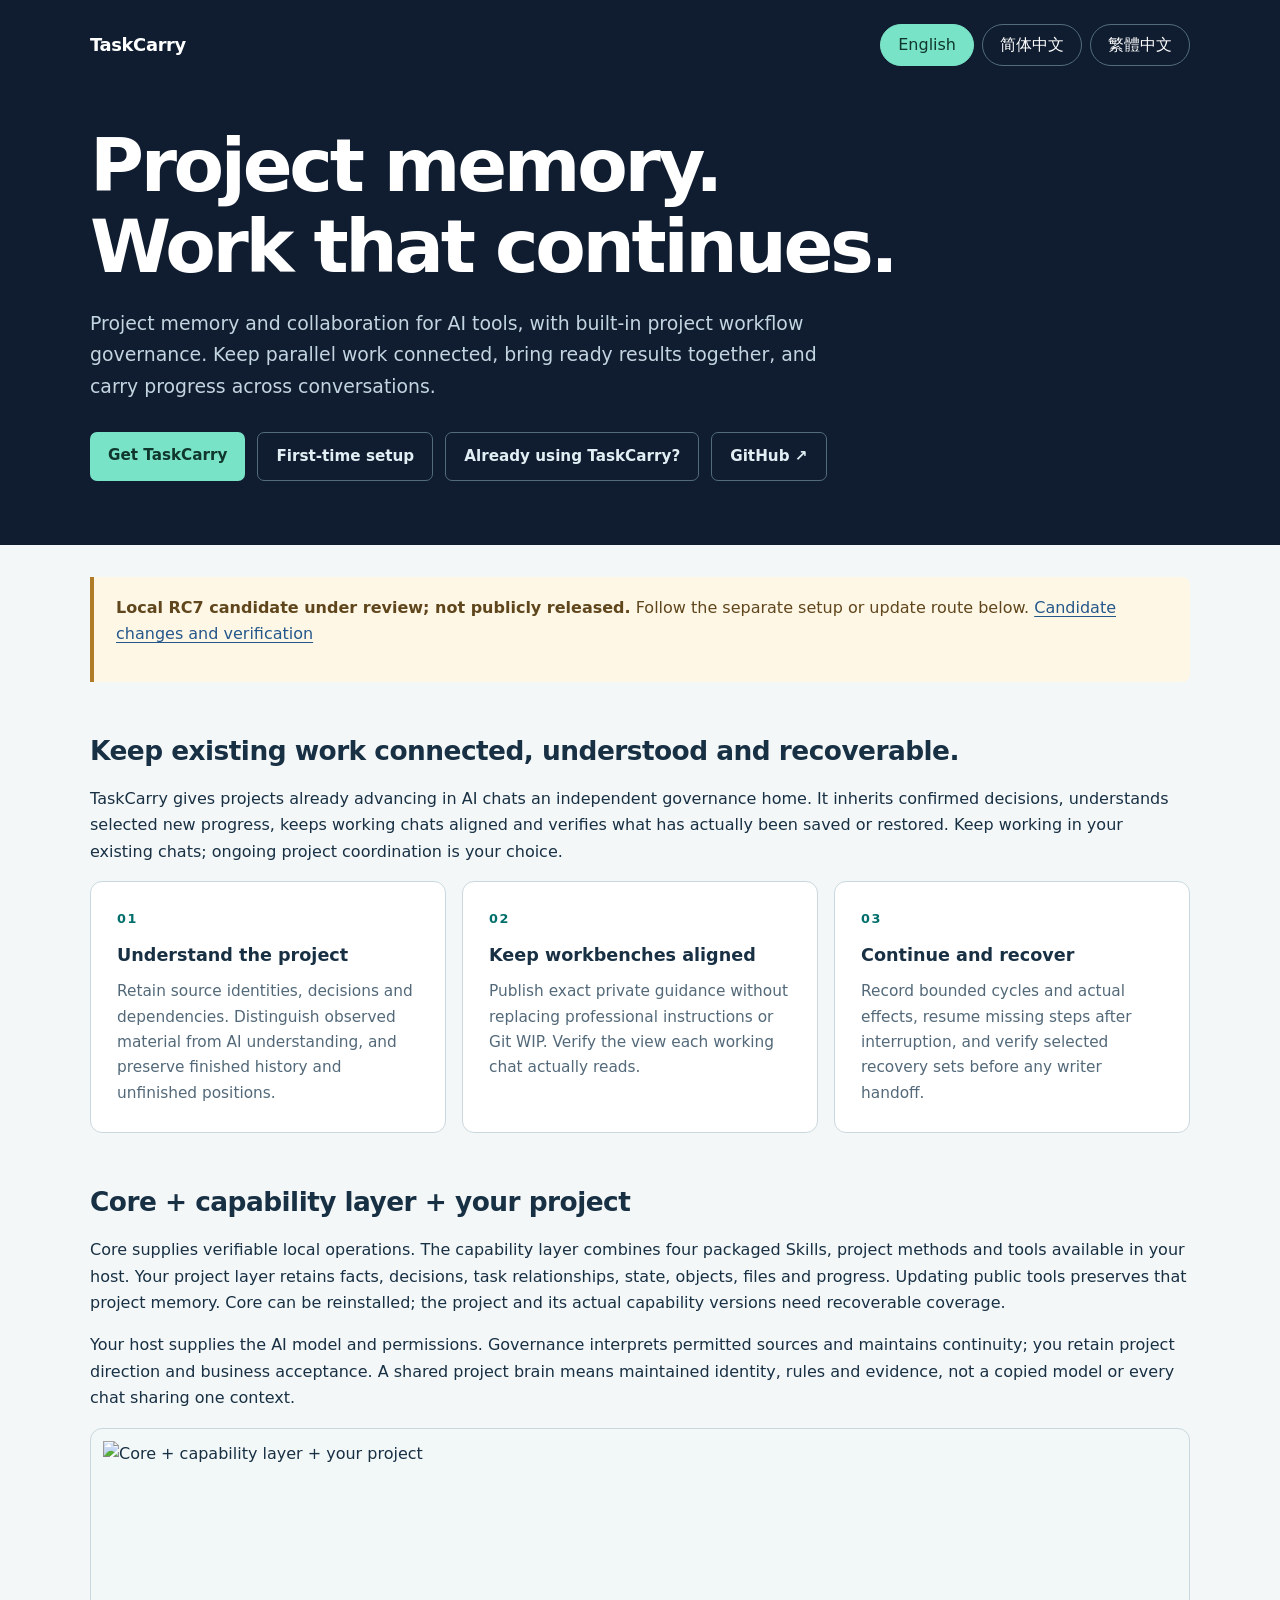
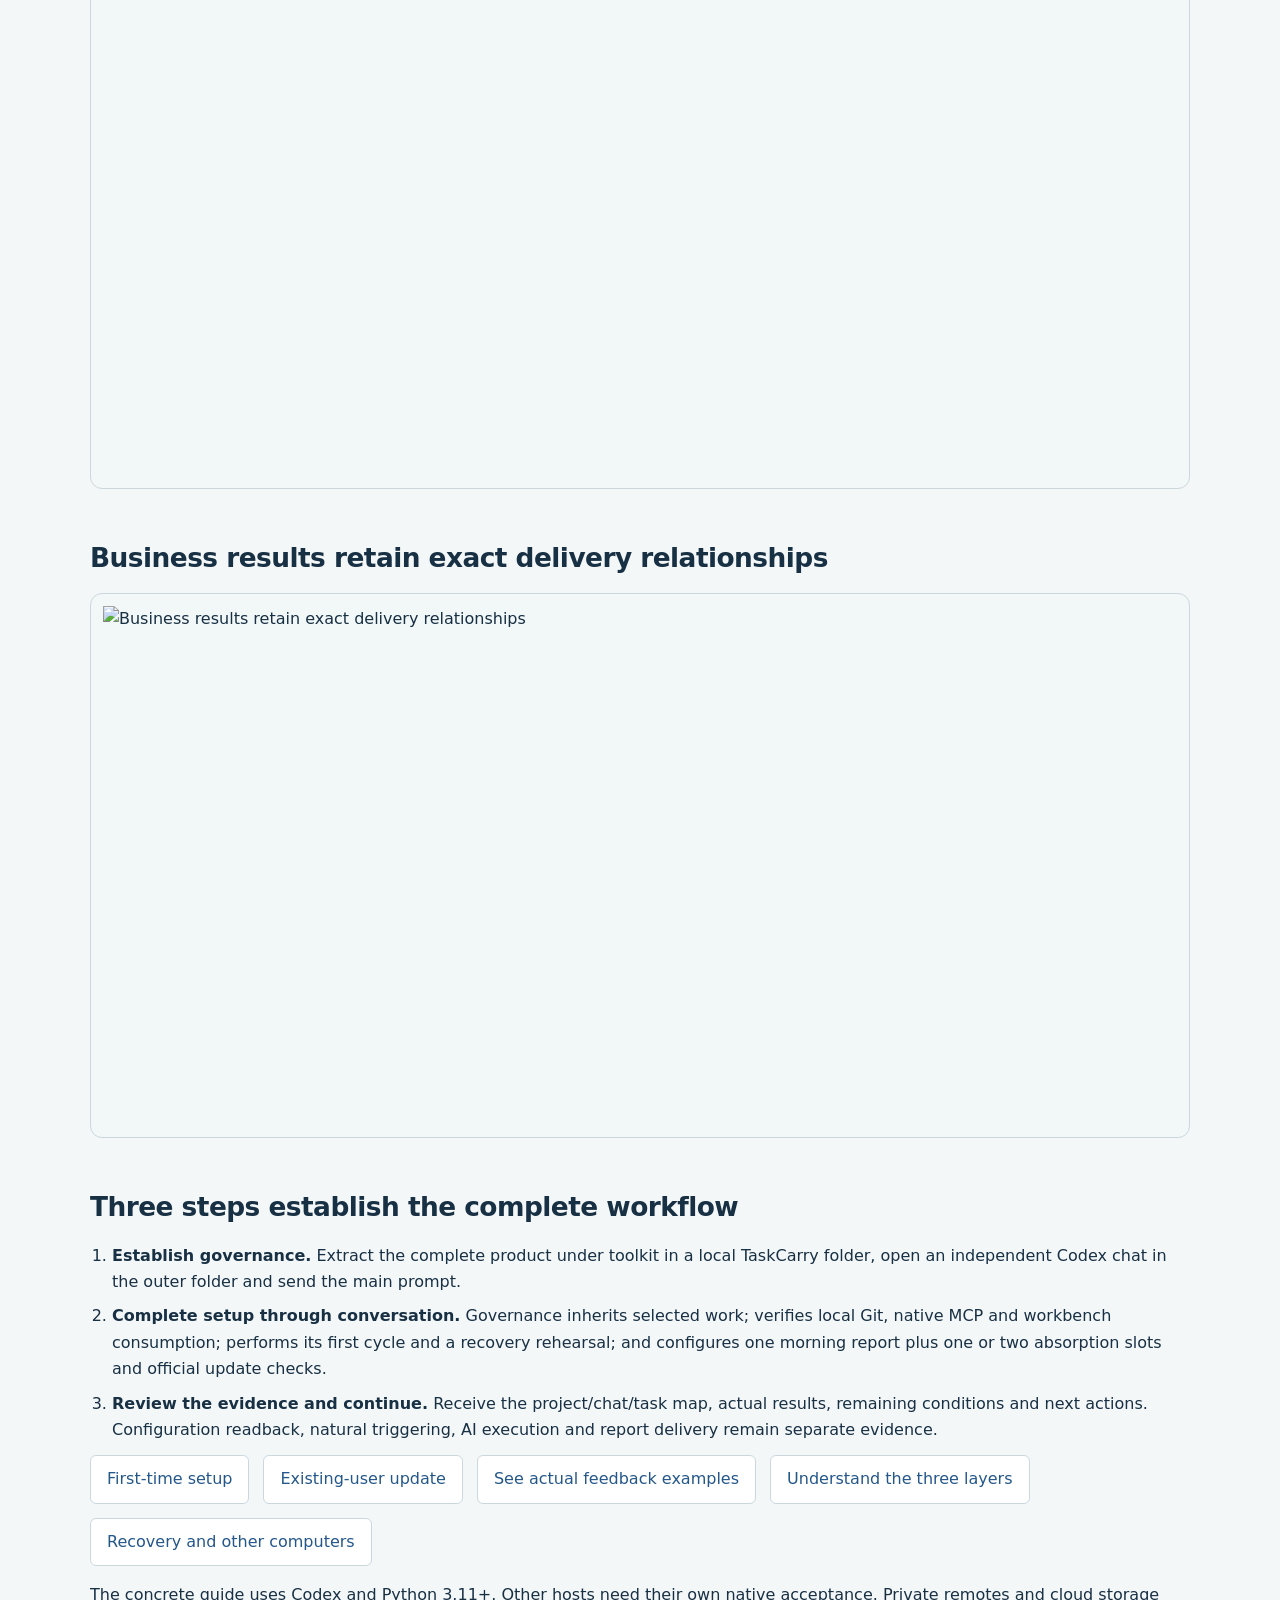
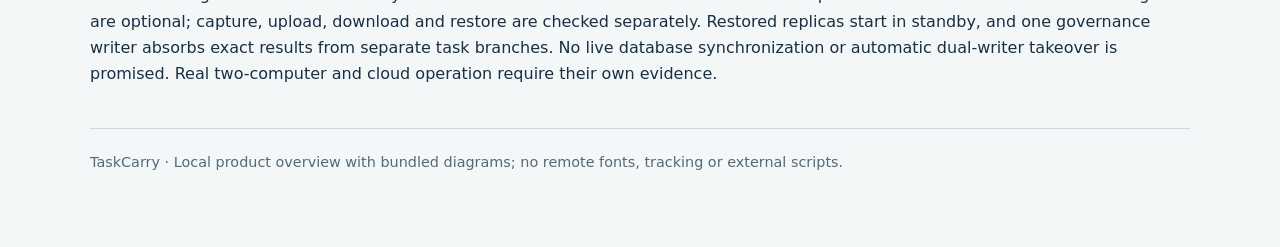
==== commit 6653a668: "Complete RC7 governance, portable recovery and engineering onboarding" ====
--- a/docs/index.html
+++ b/docs/index.html
@@ -11,7 +11,7 @@
 
 
 header{background:#101d30;padding-bottom:64px}nav{margin-bottom:60px}nav small{font-size:1.12rem;letter-spacing:-.02em;text-transform:none}nav button{border-color:#526c7b}nav button[aria-pressed="true"]{background:#79e3c7;border-color:#79e3c7;color:#10372d}h1{font-size:clamp(2.5rem,6vw,4.6rem);max-width:1000px;letter-spacing:-.045em}header p{max-width:730px;font-size:1.18rem;color:#c3d5e0}.hero-links{display:flex;flex-wrap:wrap;gap:12px;margin-top:30px}.hero-links a{background:#79e3c7;color:#10372d;padding:11px 18px;border-radius:7px;text-decoration:none;font-size:.95rem;font-weight:650}.hero-links a:nth-child(n+2){background:transparent;color:#e1eff5;border:1px solid #526c7b}.hero-links a:hover{filter:brightness(1.12)}.flow{padding:12px;background:#f2f7f7}.flow img{min-width:0;margin:0}.card{padding:26px}.section{margin-top:52px}.panel h2{font-size:1.55rem}footer{padding-bottom:12px}nav button:hover{border-color:#79e3c7}.skip{position:absolute;left:20px;top:-100px;background:white;padding:8px;z-index:2}.skip:focus{top:12px}@media(max-width:720px){header{padding:22px 20px 42px}nav{margin-bottom:38px}.section{margin-top:34px}.flow{padding:4px}.hero-links a{padding:10px 14px}}@media(prefers-reduced-motion:no-preference){a,button{transition:background-color .15s,color .15s,border-color .15s}}
-</style></head><body><a class="skip" href="#main">Skip to content / 跳转正文 / 跳至正文</a><header><nav><small>TaskCarry</small><div class="language-switch" role="group" aria-label="Language / 语言 / 語言"><button type="button" data-language="en" aria-pressed="true">English</button><button type="button" data-language="zh" aria-pressed="false">简体中文</button><button type="button" data-language="tw" aria-pressed="false">繁體中文</button></div></nav><div data-en><h1>Project memory.<br>Work that continues.</h1><p>Project memory and collaboration for AI tools, with built-in project workflow governance. Keep parallel work connected, bring ready results together, and carry progress across conversations.</p><div class="hero-links"><a href="../START_HERE.md#download">Get TaskCarry</a><a href="en/windows-example.md">First-time setup</a><a href="en/updating.md">Already using TaskCarry?</a><a class="secondary" href="https://github.com/bryan123466/taskcarry">GitHub ↗</a></div></div><div data-zh hidden><h1>记住项目进度，<br>让工作持续向前。</h1><p>为 AI 工具提供项目记忆与协作能力，并将项目工作流治理融入日常工作。连接并行任务，汇合准备好的成果，让进度跨越对话与工作区，持续推进。</p><div class="hero-links"><a href="../START_HERE.md#download">获取 TaskCarry</a><a href="zh-CN/windows-example.md">首次安装</a><a href="zh-CN/updating.md">已有用户更新</a><a class="secondary" href="https://github.com/bryan123466/taskcarry">GitHub ↗</a></div></div><div data-tw hidden><h1>記住專案進度，<br>讓工作持續向前。</h1><p>為 AI 工具提供專案記憶與協作能力，並將專案工作流程治理融入日常工作。連結並行任務，匯合準備好的成果，讓進度跨越對話與工作區，持續推進。</p><div class="hero-links"><a href="../START_HERE.md#download">取得 TaskCarry</a><a href="zh-TW/windows-example.md">首次安裝</a><a href="zh-TW/updating.md">既有使用者更新</a><a class="secondary" href="https://github.com/bryan123466/taskcarry">GitHub ↗</a></div></div></header><main id="main" class="wrap"><div class="notice"><p data-en><strong>Local RC7 candidate under review; not publicly released.</strong> Follow the separate setup or update route below. <a href="RELEASE_0.2.0rc7.md">Candidate changes and verification</a></p><p data-zh hidden><strong>本地 RC7 候选正在复核，尚未公开发布。</strong> 首次安装与已有用户更新分别从下方进入。<a href="RELEASE_0.2.0rc7.md">候选变化与验证说明</a></p><p data-tw hidden><strong>本機 RC7 候選正在複核，尚未公開發行。</strong> 首次安裝與既有使用者更新分別從下方進入。<a href="RELEASE_0.2.0rc7.md">候選變更與驗證說明</a></p></div><article data-en><section class="section"><h2>Keep the project moving beyond a single chat.</h2><p>When work spans many conversations, files, and versions, it becomes harder to see what is current and where to resume. TaskCarry keeps the connected tasks, saved work, decisions, and deliverables in persistent local records.</p><div class="grid"><div class="card"><div class="num">01</div><h3>Remember the project</h3><p>Keep task progress, important decisions, saved checkpoints, and next steps beyond a single chat.</p></div><div class="card"><div class="num">02</div><h3>Coordinate deliverables</h3><p>Work in independent workspaces, connect stages to their tasks, and bring ready results into a shared project with clear version relationships.</p></div><div class="card"><div class="num">03</div><h3>Govern project workflows</h3><p>Review stage plans, check workspace state, preserve supported unfinished work, and resume interrupted operations from verified effects.</p></div></div></section><section class="section"><h2>TaskCarry connects people, AI, and local records</h2><p>The shared Core, maintained Skills and your own project rules work together. A project may span several directories, repositories and conversations; governance retains their source identities and asks you to confirm the scope.</p><p>You decide project direction and final acceptance. The governance AI in your host interprets the connected work and reviews the next action; TaskCarry retains project state and performs checked operations. This governs how project work is received and continued. Your AI host provides its own identity, permissions, and security controls.</p><div class="flow"><img src="assets/collaboration.en.svg" alt="TaskCarry connects people, AI, and local records" width="1200" height="710"><p class="diagram-links"><a href="assets/collaboration.en.svg">Open full-size diagram ↗</a></p></div></section><section class="section"><h2>From daily work to shared progress</h2><div class="flow"><img src="assets/governance-flow.en.svg" alt="From daily work to shared progress" width="1200" height="580"><p class="diagram-links"><a href="assets/governance-flow.en.svg">Open full-size diagram ↗</a></p></div></section><section class="section split"><div class="panel"><h2>Bring the work you already have.</h2><p>Connect an existing chat with a summary of its tasks, deliverables, and unfinished work. Keep a suitable original workspace, and add independent workspaces when parallel responsibilities need them.</p></div><div class="panel"><h2>Experience that helps the next action.</h2><p>For supported known problems, the toolkit checks applicable recovery rules and actual effects before completing missing steps. New problems still need diagnosis; saving a note alone does not add a new executable repair.</p></div></section><section class="section"><h2>Start in three steps.</h2><ol><li><strong>Establish governance.</strong> Put the complete package under toolkit in a local TaskCarry folder, open a separate Codex chat from the outer folder and send one main prompt.</li><li><strong>Complete setup through conversation.</strong> Governance inherits selected work, prepares real working directories and Git saving, connects MCP, and sets up its original-chat schedule and official release checks. It gives you the current host action when needed.</li><li><strong>Review acceptance and continue.</strong> Check the connected windows, responsibilities and actual results, complete any concrete remaining action, and use the next-step suggestions. Natural scheduled delivery is verified when it occurs.</li></ol><p class="links"><a href="en/windows-example.md">First-time setup</a><a href="en/updating.md">Already using TaskCarry?</a><a href="../README.md">Product introduction</a></p><p>Your chosen host provides the AI; TaskCarry provides local records and checked tools. The current step-by-step guide uses Codex; other hosts need their own connection and workflow verification. Python 3.11+ is required. Local Git saving, the original governance chat schedule and official update checks are standard guided setup items. Private remotes, cloud storage and ongoing project coordination are optional. Keep working directly in your professional chats. Multi-computer guidance has not completed a real two-computer end-to-end validation. See the <a href="RELEASE_BOUNDARIES.md">capability and verification boundaries</a>.</p></section><footer>TaskCarry · A self-contained product overview. No remote fonts, tracking, or external scripts.</footer></article><article data-zh hidden><section class="section"><h2>工作继续，项目记忆也继续。</h2><p>当工作跨越许多对话、文件与版本，当前进展和接续位置会越来越难整理。TaskCarry 将已接入的任务、已保存的工作、重要决定与阶段成果，保存在持久的本地项目记录中。</p><div class="grid"><div class="card"><div class="num">01</div><h3>记住项目</h3><p>在单个聊天之外，保留任务进度、重要决定、已保存的检查点与下一步。</p></div><div class="card"><div class="num">02</div><h3>协调成果</h3><p>各自在独立工作区推进，将阶段成果关联到任务，核对版本关系，再把准备好的成果汇入共同项目。</p></div><div class="card"><div class="num">03</div><h3>治理推进过程</h3><p>审阅阶段接收计划，核对工作区状态，保全支持范围内的未完成工作，并依据实际效果接续中断的操作。</p></div></div></section><section class="section"><h2>TaskCarry 连接人、AI 与本地项目记录</h2><p>共享 Core、随产品维护的 Skills 与用户自己的项目规则共同工作。一个项目可以包含多个目录、仓库和对话；治理保留来源身份，并由你确认范围。</p><p>你决定项目方向与最终验收。宿主中的治理 AI 理解已接入的工作并复核下一步；TaskCarry 保存项目状态，执行经过校验的操作。这套治理围绕项目成果如何接收与继续推进展开；身份、权限与安全控制由 AI 宿主自身提供。</p><div class="flow"><img src="assets/collaboration.zh-CN.svg" alt="TaskCarry 连接人、AI 与本地项目记录" width="1200" height="710"><p class="diagram-links"><a href="assets/collaboration.zh-CN.svg">打开完整尺寸图示 ↗</a></p></div></section><section class="section"><h2>从日常工作，到共同进度</h2><div class="flow"><img src="assets/governance-flow.zh-CN.svg" alt="从日常工作，到共同进度" width="1200" height="580"><p class="diagram-links"><a href="assets/governance-flow.zh-CN.svg">打开完整尺寸图示 ↗</a></p></div></section><section class="section split"><div class="panel"><h2>带着原来的工作接入。</h2><p>整理原聊天的任务、成果与未完成工作，即可按手册完成接入。合适的原工作区可以继续使用，需要并行的职责再安排独立工作区。</p></div><div class="panel"><h2>让经验帮助下一次行动。</h2><p>针对已支持的已知问题，工具先核对适用经验与实际效果，再补上缺失的步骤。新问题仍需诊断；写下一条经验本身，不会自动产生新的修复功能。</p></div></section><section class="section"><h2>三个步骤，接续已有项目。</h2><ol><li><strong>建立治理窗口。</strong> 将完整产品包放入本地 TaskCarry 文件夹的 toolkit 子目录，用外层目录打开独立 Codex 对话，发送一条主提示词。</li><li><strong>通过对话完成配置。</strong> 总控继承选定工作，安排真实工作目录与 Git 保存，接入 MCP，并配置返回原治理窗口的定时任务和官方更新检查。需要你操作宿主时，只给当前一步。</li><li><strong>查看验收并继续工作。</strong> 核对已接入窗口、职责和实际结果，完成具体缺步，再使用下一步建议推进。自然定时送达在实际发生后验收。</li></ol><p class="links"><a href="zh-CN/windows-example.md">首次安装</a><a href="zh-CN/updating.md">已有用户更新</a><a href="../README.zh-CN.md">产品介绍</a></p><p>你选择的宿主提供 AI，TaskCarry 提供本地记录与经过校验的工具。当前手把手说明使用 Codex；其他宿主需分别核验连接与工作流程。需要 Python 3.11+。本地 Git 保存、原治理窗口的定时任务和官方更新检查是标准对话式接入项目；私有远端、网盘与长期项目协调按需选择。继续直接在专业窗口工作。多电脑流程尚未完成真实双电脑端到端验证，详见<a href="RELEASE_BOUNDARIES.md">能力与验证范围</a>。</p></section><footer>TaskCarry · 独立离线产品说明页。图示随包提供，不加载远程字体、追踪服务或外部脚本。</footer></article><article data-tw hidden><section class="section"><h2>工作繼續，專案記憶也繼續。</h2><p>當工作跨越許多對話、檔案與版本，目前進展和接續位置會越來越難整理。TaskCarry 將已接入的任務、已保存的工作、重要決定與階段成果，保存在持久的本機專案記錄中。</p><div class="grid"><div class="card"><div class="num">01</div><h3>記住專案</h3><p>在單一對話之外，保留任務進度、重要決定、已儲存的檢查點與下一步。</p></div><div class="card"><div class="num">02</div><h3>協調成果</h3><p>各自在獨立工作區推進，將階段成果關聯至任務，核對版本關係，再把準備好的成果匯入共同專案。</p></div><div class="card"><div class="num">03</div><h3>治理推進過程</h3><p>審閱階段接收計畫，核對工作區狀態，保全支援範圍內的未完成工作，並依據實際效果接續中斷的操作。</p></div></div></section><section class="section"><h2>TaskCarry 連結人、AI 與本機專案記錄</h2><p>共用 Core、隨產品維護的 Skills 與使用者自己的專案規則共同工作。一個專案可以包含多個目錄、儲存庫與對話；治理保留來源身分，並由你確認範圍。</p><p>你決定專案方向與最終驗收。宿主中的治理 AI 理解已接入的工作並複核下一步；TaskCarry 保存專案狀態，執行經過校驗的操作。這套治理圍繞專案成果如何接收與繼續推進展開；身分、權限與安全控制由 AI 宿主自身提供。</p><div class="flow"><img src="assets/collaboration.zh-TW.svg" alt="TaskCarry 連結人、AI 與本機專案記錄" width="1200" height="710"><p class="diagram-links"><a href="assets/collaboration.zh-TW.svg">開啟完整尺寸圖示 ↗</a></p></div></section><section class="section"><h2>從日常工作，到共同進度</h2><div class="flow"><img src="assets/governance-flow.zh-TW.svg" alt="從日常工作，到共同進度" width="1200" height="580"><p class="diagram-links"><a href="assets/governance-flow.zh-TW.svg">開啟完整尺寸圖示 ↗</a></p></div></section><section class="section split"><div class="panel"><h2>帶著原來的工作接入。</h2><p>整理原對話的任務、成果與未完成工作，即可依手冊完成接入。合適的原工作區可以繼續使用，需要並行的職責再安排獨立工作區。</p></div><div class="panel"><h2>讓經驗幫助下一次行動。</h2><p>針對已支援的已知問題，工具先核對適用經驗與實際效果，再補上缺失的步驟。新問題仍須診斷；寫下一條經驗本身，不會自動產生新的修復功能。</p></div></section><section class="section"><h2>三個步驟，接續既有專案。</h2><ol><li><strong>建立治理視窗。</strong> 將完整產品套件放入本機 TaskCarry 資料夾的 toolkit 子目錄，用外層目錄開啟獨立 Codex 對話，傳送一段主提示詞。</li><li><strong>透過對話完成設定。</strong> 總控繼承選定工作，安排真實工作目錄與 Git 儲存，接入 MCP，並設定返回原治理視窗的排程任務與官方更新檢查。需要你操作宿主時，只提供目前一步。</li><li><strong>查看驗收並繼續工作。</strong> 核對已接入視窗、職責與實際結果，完成具體缺步，再使用下一步建議推進。自然排程送達在實際發生後驗收。</li></ol><p class="links"><a href="zh-TW/windows-example.md">首次安裝</a><a href="zh-TW/updating.md">既有使用者更新</a><a href="../README.zh-TW.md">產品介紹</a></p><p>你選擇的宿主提供 AI，TaskCarry 提供本機記錄與經過校驗的工具。目前逐步說明使用 Codex；其他宿主須分別核驗連線與工作流程。需要 Python 3.11+。本機 Git 儲存、原治理視窗的排程任務與官方更新檢查是標準對話式接入項目；私有遠端、網路磁碟及長期專案協調按需選擇。繼續直接在專業視窗工作。多電腦流程尚未完成真實雙電腦端到端驗證，詳見<a href="RELEASE_BOUNDARIES.md">能力與驗證範圍</a>。</p></section><footer>TaskCarry · 獨立離線產品說明頁。圖示隨套件提供，不載入遠端字型、追蹤服務或外部指令碼。</footer></article><span id="states"></span><span id="workflow"></span></main><script>
+</style></head><body><a class="skip" href="#main">Skip to content / 跳转正文 / 跳至正文</a><header><nav><small>TaskCarry</small><div class="language-switch" role="group" aria-label="Language / 语言 / 語言"><button type="button" data-language="en" aria-pressed="true">English</button><button type="button" data-language="zh" aria-pressed="false">简体中文</button><button type="button" data-language="tw" aria-pressed="false">繁體中文</button></div></nav><div data-en><h1>Project memory.<br>Work that continues.</h1><p>Project memory and collaboration for AI tools, with built-in project workflow governance. Keep parallel work connected, bring ready results together, and carry progress across conversations.</p><div class="hero-links"><a href="../START_HERE.md#download">Get TaskCarry</a><a href="en/windows-example.md">First-time setup</a><a href="en/updating.md">Already using TaskCarry?</a><a class="secondary" href="https://github.com/bryan123466/taskcarry">GitHub ↗</a></div></div><div data-zh hidden><h1>记住项目进度，<br>让工作持续向前。</h1><p>为 AI 工具提供项目记忆与协作能力，并将项目工作流治理融入日常工作。连接并行任务，汇合准备好的成果，让进度跨越对话与工作区，持续推进。</p><div class="hero-links"><a href="../START_HERE.md#download">获取 TaskCarry</a><a href="zh-CN/windows-example.md">首次安装</a><a href="zh-CN/updating.md">已有用户更新</a><a class="secondary" href="https://github.com/bryan123466/taskcarry">GitHub ↗</a></div></div><div data-tw hidden><h1>記住專案進度，<br>讓工作持續向前。</h1><p>為 AI 工具提供專案記憶與協作能力，並將專案工作流程治理融入日常工作。連結並行任務，匯合準備好的成果，讓進度跨越對話與工作區，持續推進。</p><div class="hero-links"><a href="../START_HERE.md#download">取得 TaskCarry</a><a href="zh-TW/windows-example.md">首次安裝</a><a href="zh-TW/updating.md">既有使用者更新</a><a class="secondary" href="https://github.com/bryan123466/taskcarry">GitHub ↗</a></div></div></header><main id="main" class="wrap"><div class="notice"><p data-en><strong>Local RC7 candidate under review; not publicly released.</strong> Follow the separate setup or update route below. <a href="RELEASE_0.2.0rc7.md">Candidate changes and verification</a></p><p data-zh hidden><strong>本地 RC7 候选正在复核，尚未公开发布。</strong> 首次安装与已有用户更新分别从下方进入。<a href="RELEASE_0.2.0rc7.md">候选变化与验证说明</a></p><p data-tw hidden><strong>本機 RC7 候選正在複核，尚未公開發行。</strong> 首次安裝與既有使用者更新分別從下方進入。<a href="RELEASE_0.2.0rc7.md">候選變更與驗證說明</a></p></div><article data-en><section class="section"><h2>Keep existing work connected, understood and recoverable.</h2><p>TaskCarry gives projects already advancing in AI chats an independent governance home. It inherits confirmed decisions, understands selected new progress, keeps working chats aligned and verifies what has actually been saved or restored. Keep working in your existing chats; ongoing project coordination is your choice.</p><div class="grid"><div class="card"><div class="num">01</div><h3>Understand the project</h3><p>Retain source identities, decisions and dependencies. Distinguish observed material from AI understanding, and preserve finished history and unfinished positions.</p></div><div class="card"><div class="num">02</div><h3>Keep workbenches aligned</h3><p>Publish exact private guidance without replacing professional instructions or Git WIP. Verify the view each working chat actually reads.</p></div><div class="card"><div class="num">03</div><h3>Continue and recover</h3><p>Record bounded cycles and actual effects, resume missing steps after interruption, and verify selected recovery sets before any writer handoff.</p></div></div></section><section class="section"><h2>Core + capability layer + your project</h2><p>Core supplies verifiable local operations. The capability layer combines four packaged Skills, project methods and tools available in your host. Your project layer retains facts, decisions, task relationships, state, objects, files and progress. Updating public tools preserves that project memory. Core can be reinstalled; the project and its actual capability versions need recoverable coverage.</p><p>Your host supplies the AI model and permissions. Governance interprets permitted sources and maintains continuity; you retain project direction and business acceptance. A shared project brain means maintained identity, rules and evidence, not a copied model or every chat sharing one context.</p><div class="flow"><img src="assets/collaboration.en.svg" alt="Core + capability layer + your project" width="1200" height="710"></div></section><section class="section"><h2>Business results retain exact delivery relationships</h2><div class="flow"><img src="assets/governance-flow.en.svg" alt="Business results retain exact delivery relationships" width="1200" height="580"></div></section><section class="section"><h2>Three steps establish the complete workflow</h2><ol><li><strong>Establish governance.</strong> Extract the complete product under toolkit in a local TaskCarry folder, open an independent Codex chat in the outer folder and send the main prompt.</li><li><strong>Complete setup through conversation.</strong> Governance inherits selected work; verifies local Git, native MCP and workbench consumption; performs its first cycle and a recovery rehearsal; and configures one morning report plus one or two absorption slots and official update checks.</li><li><strong>Review the evidence and continue.</strong> Receive the project/chat/task map, actual results, remaining conditions and next actions. Configuration readback, natural triggering, AI execution and report delivery remain separate evidence.</li></ol><p class="links"><a href="en/windows-example.md">First-time setup</a><a href="en/updating.md">Existing-user update</a><a href="en/user-feedback-examples.md">See actual feedback examples</a><a href="en/architecture.md">Understand the three layers</a><a href="en/remote-and-multicomputer.md">Recovery and other computers</a></p><p>The concrete guide uses Codex and Python 3.11+. Other hosts need their own native acceptance. Private remotes and cloud storage are optional; capture, upload, download and restore are checked separately. Restored replicas start in standby, and one governance writer absorbs exact results from separate task branches. No live database synchronization or automatic dual-writer takeover is promised. Real two-computer and cloud operation require their own evidence.</p></section><footer>TaskCarry · Local product overview with bundled diagrams; no remote fonts, tracking or external scripts.</footer></article><article data-zh hidden><section class="section"><h2>让已有工作持续对齐、理解，并能够恢复。</h2><p>TaskCarry 为已经在 AI 对话中推进的项目建立独立治理入口：继承有效决定、理解选定新进展、让工作窗口保持对齐，并核验真实保存与恢复结果。你继续在原对话工作，长期项目协调由你选择。</p><div class="grid"><div class="card"><div class="num">01</div><h3>理解项目</h3><p>保留来源身份、决定与依赖，区分观察到材料和 AI 已理解，保留已完成历史及未完位置。</p></div><div class="card"><div class="num">02</div><h3>对齐工作台</h3><p>精确发布私有指导，保留专业指令与 Git WIP；核对每个窗口真正读到的 view。</p></div><div class="card"><div class="num">03</div><h3>接续与恢复</h3><p>保留有界整轮与实际效果，中断后只补缺步；验证选定恢复集后再决定写入权移交。</p></div></div></section><section class="section"><h2>Core + 能力层 + 你的项目</h2><p>Core 提供可验证的本地操作；能力层由四项随包 Skills、项目方法和宿主实际工具组成；用户项目层保存事实、决定、任务关系、状态、对象、文件与进度。公共更新保留项目记忆。Core 可以重装，项目内容与实际能力版本必须有可恢复的覆盖。</p><p>宿主提供 AI 模型和权限，治理理解获准来源并维持接续，你保留项目方向与业务验收。“同一大脑”是持续维护的身份、规则和证据，不是复制模型或让全部聊天共享一份上下文。</p><div class="flow"><img src="assets/collaboration.zh-CN.svg" alt="Core + 能力层 + 你的项目" width="1200" height="710"></div></section><section class="section"><h2>业务成果保留精确交付关系</h2><div class="flow"><img src="assets/governance-flow.zh-CN.svg" alt="业务成果保留精确交付关系" width="1200" height="580"></div></section><section class="section"><h2>三个步骤，建立完整治理</h2><ol><li><strong>建立治理窗口。</strong> 将完整产品放在本地 TaskCarry 文件夹的 toolkit 子目录，在外层目录打开独立 Codex 对话并发送主提示词。</li><li><strong>通过对话完成建制。</strong> 总控继承选定工作，核验本地 Git、原生 MCP 与工作台消费，完成首次整轮和恢复演练，并配置早晨报告加一到两个吸收时段及官方更新检查。</li><li><strong>查看证据，继续工作。</strong> 得到项目/窗口/任务表、实际结果、具体缺步和下一步；配置回读、自然触发、AI 执行、报告送达分别验收。</li></ol><p class="links"><a href="zh-CN/windows-example.md">首次安装</a><a href="zh-CN/updating.md">已有用户更新</a><a href="zh-CN/user-feedback-examples.md">查看完整反馈示例</a><a href="zh-CN/architecture.md">理解三层架构</a><a href="zh-CN/remote-and-multicomputer.md">恢复与其他电脑</a></p><p>具体手册使用 Codex，需要 Python 3.11+；其他宿主分别原生验收。私有远端和网盘可选，捕获、上传、下载和恢复分别核对。恢复副本默认 standby，独立任务分支的精确成果由一个治理写入点吸收；不承诺同步活跃数据库或自动双写接管。真实双电脑与云端操作须另有证据。</p></section><footer>TaskCarry · 本地产品说明与随包图示，不加载远程字体、追踪或外部脚本。</footer></article><article data-tw hidden><section class="section"><h2>讓既有工作持續對齊、理解，並能夠恢復。</h2><p>TaskCarry 為已經在 AI 對話中推進的專案建立獨立治理入口：繼承有效決定、理解選定新進展、讓工作視窗保持對齊，並核驗真實儲存與恢復結果。你繼續在原對話工作，長期專案協調由你選擇。</p><div class="grid"><div class="card"><div class="num">01</div><h3>理解專案</h3><p>保留來源身分、決定與依賴，區分觀察到素材和 AI 已理解，保留已完成歷史及未完位置。</p></div><div class="card"><div class="num">02</div><h3>對齊工作台</h3><p>精確發布私有指導，保留專業指令與 Git WIP；核對每個視窗真正讀到的 view。</p></div><div class="card"><div class="num">03</div><h3>接續與恢復</h3><p>保留有界整輪與實際效果，中斷後只補缺步；驗證選定恢復集後再決定寫入權移交。</p></div></div></section><section class="section"><h2>Core + 能力層 + 你的專案</h2><p>Core 提供可驗證的本機操作；能力層由四項隨包 Skills、專案方法和宿主實際工具組成；使用者專案層儲存事實、決定、任務關係、狀態、物件、檔案與進度。公共更新保留專案記憶。Core 可以重裝，專案內容與實際能力版本必須有可恢復的覆蓋。</p><p>宿主提供 AI 模型和權限，治理理解獲准來源並維持接續，你保留專案方向與業務驗收。「同一大腦」是持續維護的身分、規則和證據，不是複製模型或讓全部對話共用一份上下文。</p><div class="flow"><img src="assets/collaboration.zh-TW.svg" alt="Core + 能力層 + 你的專案" width="1200" height="710"></div></section><section class="section"><h2>業務成果保留精確交付關係</h2><div class="flow"><img src="assets/governance-flow.zh-TW.svg" alt="業務成果保留精確交付關係" width="1200" height="580"></div></section><section class="section"><h2>三個步驟，建立完整治理</h2><ol><li><strong>建立治理視窗。</strong> 將完整產品放在本機 TaskCarry 資料夾的 toolkit 子目錄，在外層目錄開啟獨立 Codex 對話並傳送主提示詞。</li><li><strong>透過對話完成建制。</strong> 總控繼承選定工作，核驗本機 Git、原生 MCP 與工作台消費，完成首次整輪和恢復演練，並設定早晨報告加一到兩個吸收時段及官方更新檢查。</li><li><strong>查看證據，繼續工作。</strong> 取得專案/視窗/任務表、實際結果、具體缺步和下一步；設定回讀、自然觸發、AI 執行、報告送達分別驗收。</li></ol><p class="links"><a href="zh-TW/windows-example.md">首次安裝</a><a href="zh-TW/updating.md">既有使用者更新</a><a href="zh-TW/user-feedback-examples.md">查看完整回饋範例</a><a href="zh-TW/architecture.md">理解三層架構</a><a href="zh-TW/remote-and-multicomputer.md">恢復與其他電腦</a></p><p>具體手冊使用 Codex，需要 Python 3.11+；其他宿主分別原生驗收。私有遠端和網路硬碟可選，擷取、上傳、下載和恢復分別核對。恢復副本預設 standby，獨立任務分支的精確成果由一個治理寫入點吸收；不承諾同步活躍資料庫或自動雙寫接管。真實雙電腦與雲端操作須另有證據。</p></section><footer>TaskCarry · 本機產品說明與隨包圖示，不載入遠端字型、追蹤或外部腳本。</footer></article><span id="states"></span><span id="workflow"></span></main><script>
 (()=>{
   const languages={en:{tag:'en',hash:'en'},zh:{tag:'zh-CN',hash:'zh'},tw:{tag:'zh-TW',hash:'zh-TW'}};
   const aliases={en:'en',zh:'zh','zh-CN':'zh',tw:'tw','zh-TW':'tw'};
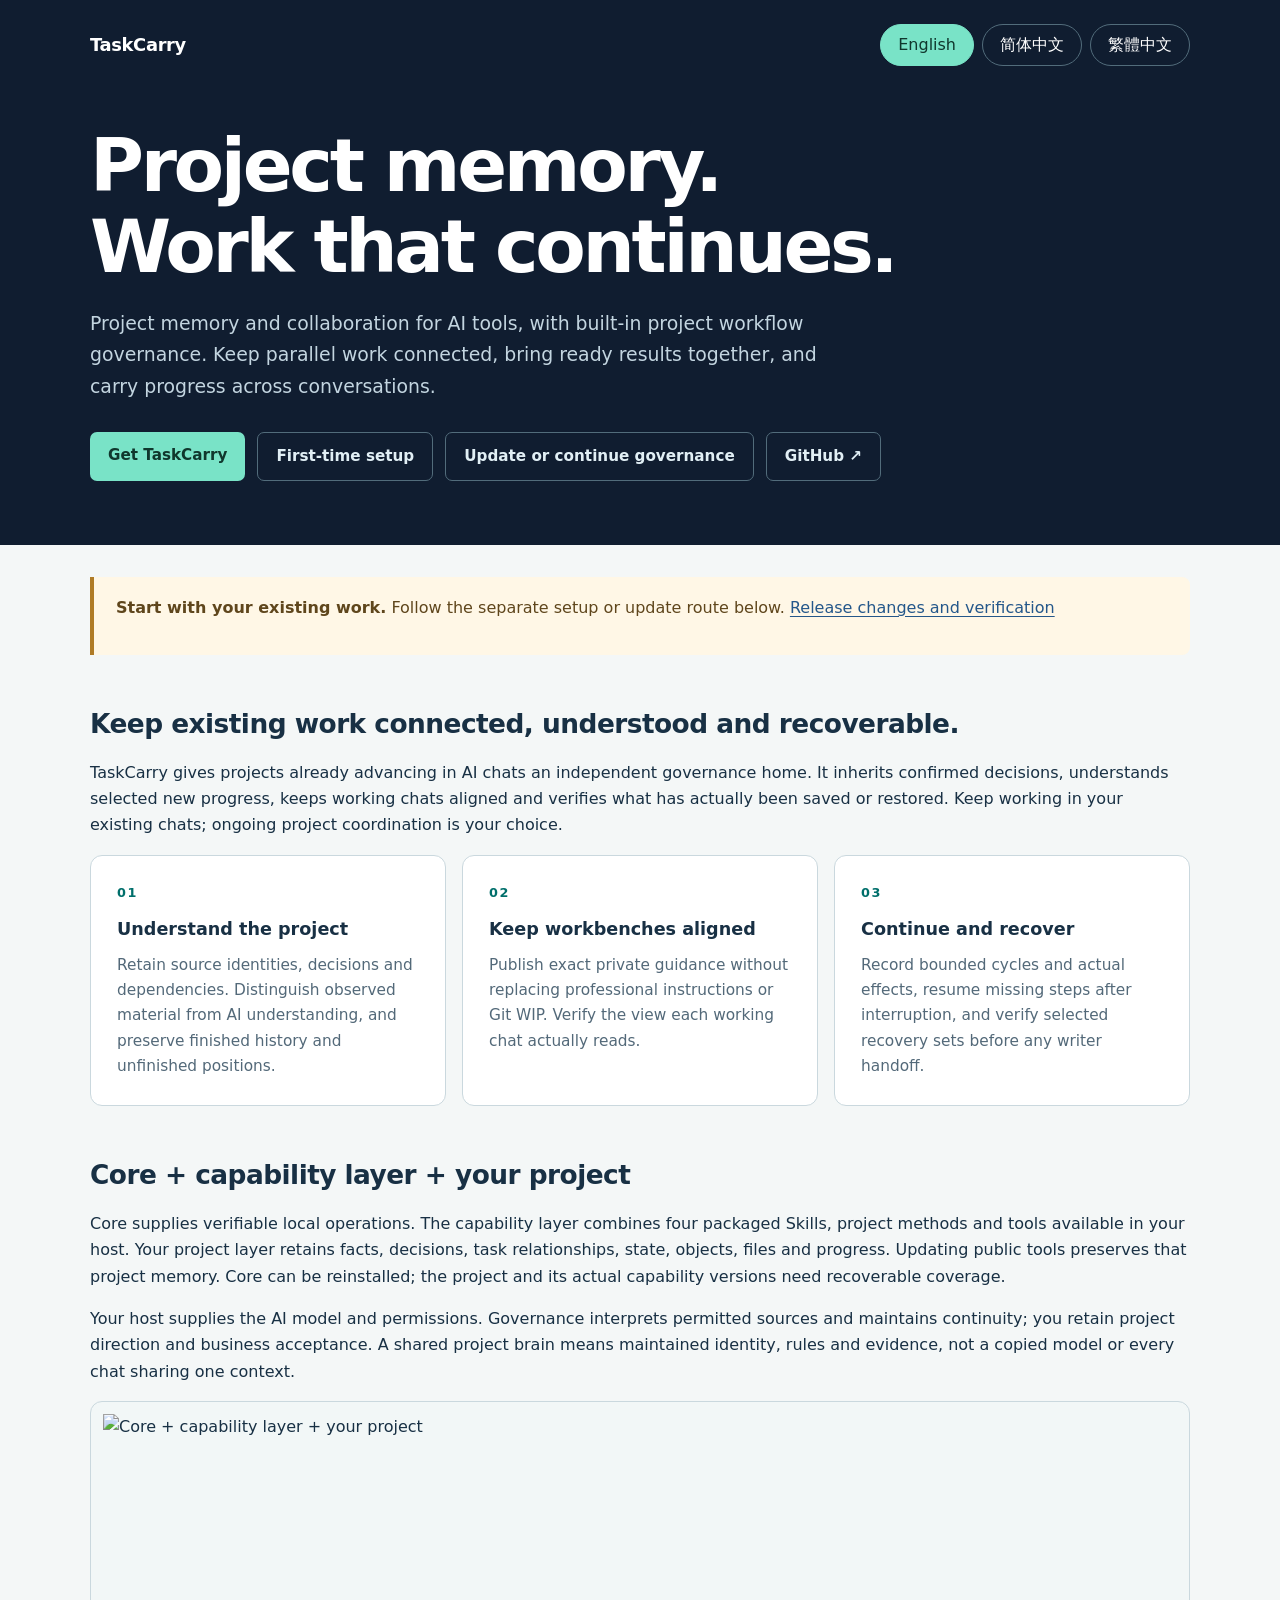
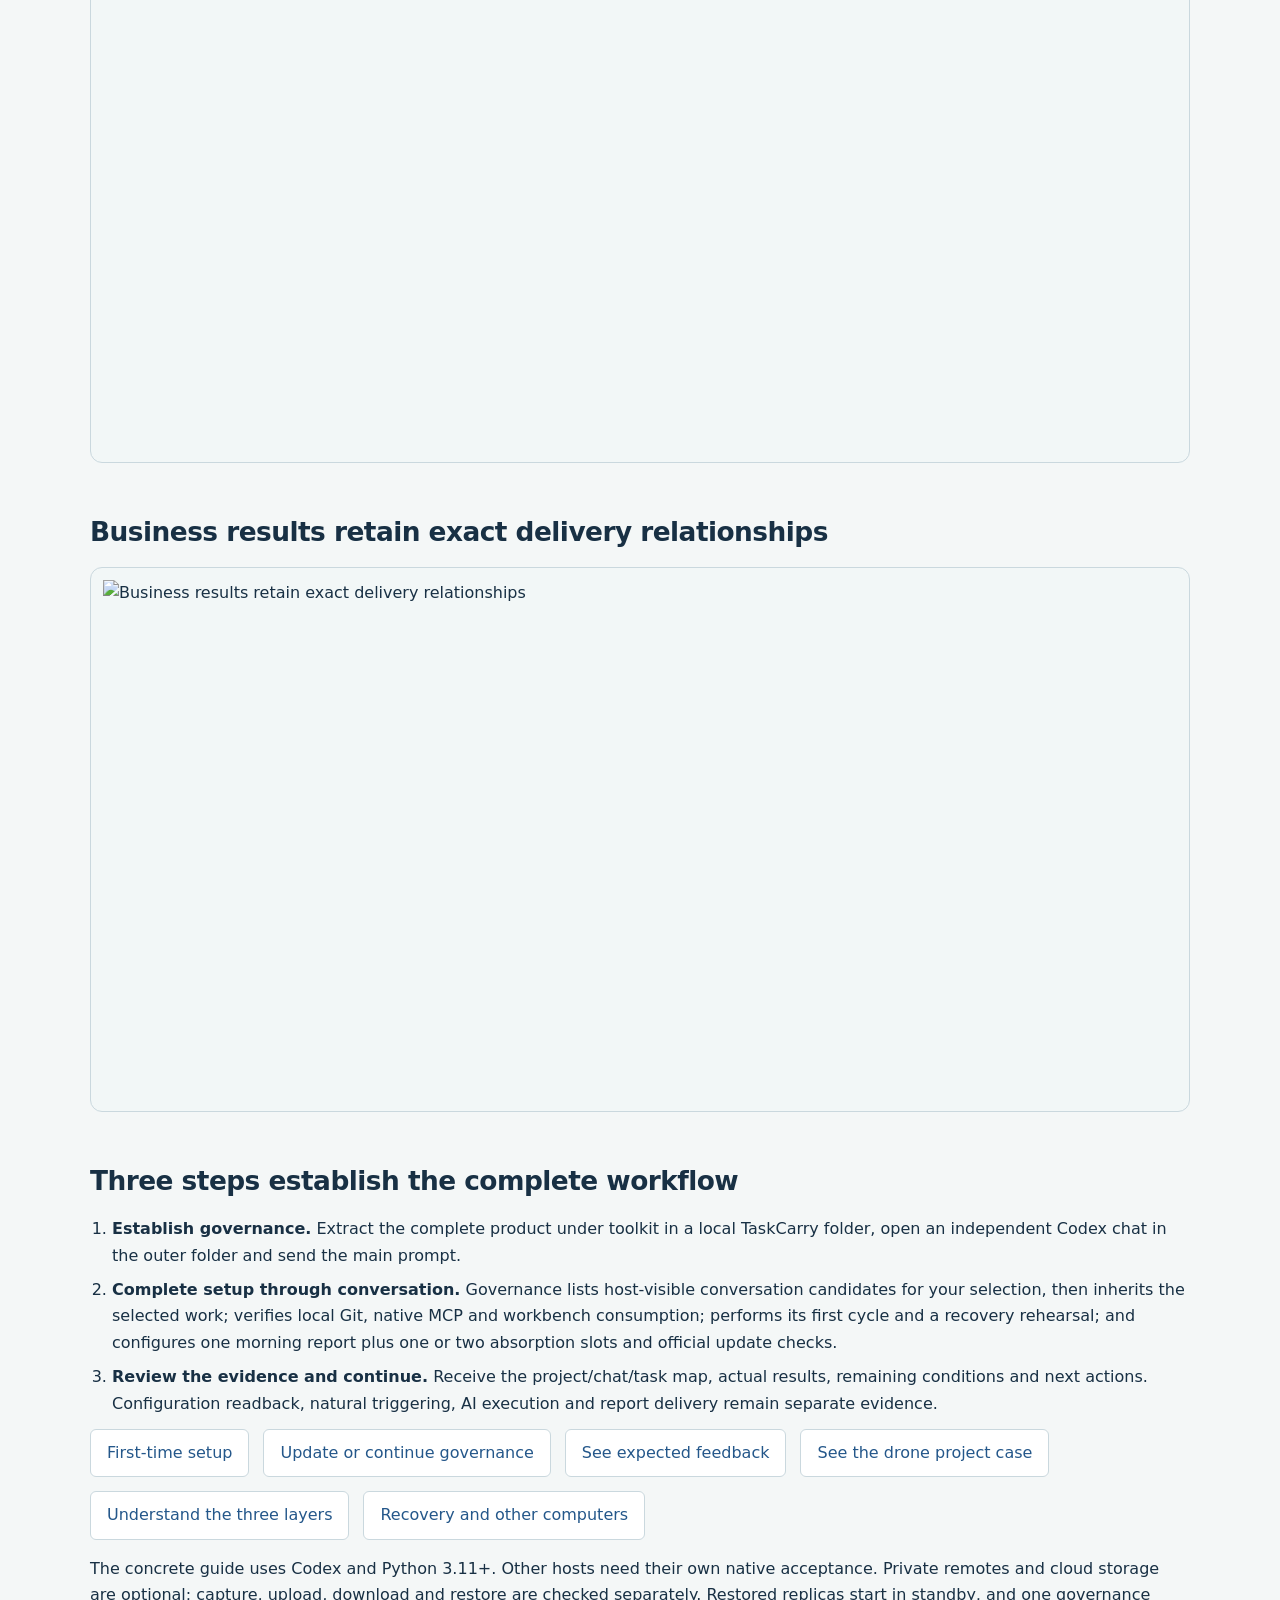
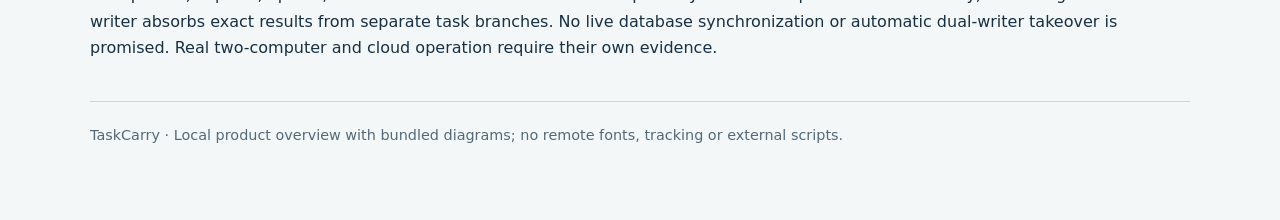
==== commit 2fbffbe2: "feat: guide existing conversations into resumable project governance" ====
--- a/docs/index.html
+++ b/docs/index.html
@@ -11,7 +11,7 @@
 
 
 header{background:#101d30;padding-bottom:64px}nav{margin-bottom:60px}nav small{font-size:1.12rem;letter-spacing:-.02em;text-transform:none}nav button{border-color:#526c7b}nav button[aria-pressed="true"]{background:#79e3c7;border-color:#79e3c7;color:#10372d}h1{font-size:clamp(2.5rem,6vw,4.6rem);max-width:1000px;letter-spacing:-.045em}header p{max-width:730px;font-size:1.18rem;color:#c3d5e0}.hero-links{display:flex;flex-wrap:wrap;gap:12px;margin-top:30px}.hero-links a{background:#79e3c7;color:#10372d;padding:11px 18px;border-radius:7px;text-decoration:none;font-size:.95rem;font-weight:650}.hero-links a:nth-child(n+2){background:transparent;color:#e1eff5;border:1px solid #526c7b}.hero-links a:hover{filter:brightness(1.12)}.flow{padding:12px;background:#f2f7f7}.flow img{min-width:0;margin:0}.card{padding:26px}.section{margin-top:52px}.panel h2{font-size:1.55rem}footer{padding-bottom:12px}nav button:hover{border-color:#79e3c7}.skip{position:absolute;left:20px;top:-100px;background:white;padding:8px;z-index:2}.skip:focus{top:12px}@media(max-width:720px){header{padding:22px 20px 42px}nav{margin-bottom:38px}.section{margin-top:34px}.flow{padding:4px}.hero-links a{padding:10px 14px}}@media(prefers-reduced-motion:no-preference){a,button{transition:background-color .15s,color .15s,border-color .15s}}
-</style></head><body><a class="skip" href="#main">Skip to content / 跳转正文 / 跳至正文</a><header><nav><small>TaskCarry</small><div class="language-switch" role="group" aria-label="Language / 语言 / 語言"><button type="button" data-language="en" aria-pressed="true">English</button><button type="button" data-language="zh" aria-pressed="false">简体中文</button><button type="button" data-language="tw" aria-pressed="false">繁體中文</button></div></nav><div data-en><h1>Project memory.<br>Work that continues.</h1><p>Project memory and collaboration for AI tools, with built-in project workflow governance. Keep parallel work connected, bring ready results together, and carry progress across conversations.</p><div class="hero-links"><a href="../START_HERE.md#download">Get TaskCarry</a><a href="en/windows-example.md">First-time setup</a><a href="en/updating.md">Already using TaskCarry?</a><a class="secondary" href="https://github.com/bryan123466/taskcarry">GitHub ↗</a></div></div><div data-zh hidden><h1>记住项目进度，<br>让工作持续向前。</h1><p>为 AI 工具提供项目记忆与协作能力，并将项目工作流治理融入日常工作。连接并行任务，汇合准备好的成果，让进度跨越对话与工作区，持续推进。</p><div class="hero-links"><a href="../START_HERE.md#download">获取 TaskCarry</a><a href="zh-CN/windows-example.md">首次安装</a><a href="zh-CN/updating.md">已有用户更新</a><a class="secondary" href="https://github.com/bryan123466/taskcarry">GitHub ↗</a></div></div><div data-tw hidden><h1>記住專案進度，<br>讓工作持續向前。</h1><p>為 AI 工具提供專案記憶與協作能力，並將專案工作流程治理融入日常工作。連結並行任務，匯合準備好的成果，讓進度跨越對話與工作區，持續推進。</p><div class="hero-links"><a href="../START_HERE.md#download">取得 TaskCarry</a><a href="zh-TW/windows-example.md">首次安裝</a><a href="zh-TW/updating.md">既有使用者更新</a><a class="secondary" href="https://github.com/bryan123466/taskcarry">GitHub ↗</a></div></div></header><main id="main" class="wrap"><div class="notice"><p data-en><strong>Local RC7 candidate under review; not publicly released.</strong> Follow the separate setup or update route below. <a href="RELEASE_0.2.0rc7.md">Candidate changes and verification</a></p><p data-zh hidden><strong>本地 RC7 候选正在复核，尚未公开发布。</strong> 首次安装与已有用户更新分别从下方进入。<a href="RELEASE_0.2.0rc7.md">候选变化与验证说明</a></p><p data-tw hidden><strong>本機 RC7 候選正在複核，尚未公開發行。</strong> 首次安裝與既有使用者更新分別從下方進入。<a href="RELEASE_0.2.0rc7.md">候選變更與驗證說明</a></p></div><article data-en><section class="section"><h2>Keep existing work connected, understood and recoverable.</h2><p>TaskCarry gives projects already advancing in AI chats an independent governance home. It inherits confirmed decisions, understands selected new progress, keeps working chats aligned and verifies what has actually been saved or restored. Keep working in your existing chats; ongoing project coordination is your choice.</p><div class="grid"><div class="card"><div class="num">01</div><h3>Understand the project</h3><p>Retain source identities, decisions and dependencies. Distinguish observed material from AI understanding, and preserve finished history and unfinished positions.</p></div><div class="card"><div class="num">02</div><h3>Keep workbenches aligned</h3><p>Publish exact private guidance without replacing professional instructions or Git WIP. Verify the view each working chat actually reads.</p></div><div class="card"><div class="num">03</div><h3>Continue and recover</h3><p>Record bounded cycles and actual effects, resume missing steps after interruption, and verify selected recovery sets before any writer handoff.</p></div></div></section><section class="section"><h2>Core + capability layer + your project</h2><p>Core supplies verifiable local operations. The capability layer combines four packaged Skills, project methods and tools available in your host. Your project layer retains facts, decisions, task relationships, state, objects, files and progress. Updating public tools preserves that project memory. Core can be reinstalled; the project and its actual capability versions need recoverable coverage.</p><p>Your host supplies the AI model and permissions. Governance interprets permitted sources and maintains continuity; you retain project direction and business acceptance. A shared project brain means maintained identity, rules and evidence, not a copied model or every chat sharing one context.</p><div class="flow"><img src="assets/collaboration.en.svg" alt="Core + capability layer + your project" width="1200" height="710"></div></section><section class="section"><h2>Business results retain exact delivery relationships</h2><div class="flow"><img src="assets/governance-flow.en.svg" alt="Business results retain exact delivery relationships" width="1200" height="580"></div></section><section class="section"><h2>Three steps establish the complete workflow</h2><ol><li><strong>Establish governance.</strong> Extract the complete product under toolkit in a local TaskCarry folder, open an independent Codex chat in the outer folder and send the main prompt.</li><li><strong>Complete setup through conversation.</strong> Governance inherits selected work; verifies local Git, native MCP and workbench consumption; performs its first cycle and a recovery rehearsal; and configures one morning report plus one or two absorption slots and official update checks.</li><li><strong>Review the evidence and continue.</strong> Receive the project/chat/task map, actual results, remaining conditions and next actions. Configuration readback, natural triggering, AI execution and report delivery remain separate evidence.</li></ol><p class="links"><a href="en/windows-example.md">First-time setup</a><a href="en/updating.md">Existing-user update</a><a href="en/user-feedback-examples.md">See actual feedback examples</a><a href="en/architecture.md">Understand the three layers</a><a href="en/remote-and-multicomputer.md">Recovery and other computers</a></p><p>The concrete guide uses Codex and Python 3.11+. Other hosts need their own native acceptance. Private remotes and cloud storage are optional; capture, upload, download and restore are checked separately. Restored replicas start in standby, and one governance writer absorbs exact results from separate task branches. No live database synchronization or automatic dual-writer takeover is promised. Real two-computer and cloud operation require their own evidence.</p></section><footer>TaskCarry · Local product overview with bundled diagrams; no remote fonts, tracking or external scripts.</footer></article><article data-zh hidden><section class="section"><h2>让已有工作持续对齐、理解，并能够恢复。</h2><p>TaskCarry 为已经在 AI 对话中推进的项目建立独立治理入口：继承有效决定、理解选定新进展、让工作窗口保持对齐，并核验真实保存与恢复结果。你继续在原对话工作，长期项目协调由你选择。</p><div class="grid"><div class="card"><div class="num">01</div><h3>理解项目</h3><p>保留来源身份、决定与依赖，区分观察到材料和 AI 已理解，保留已完成历史及未完位置。</p></div><div class="card"><div class="num">02</div><h3>对齐工作台</h3><p>精确发布私有指导，保留专业指令与 Git WIP；核对每个窗口真正读到的 view。</p></div><div class="card"><div class="num">03</div><h3>接续与恢复</h3><p>保留有界整轮与实际效果，中断后只补缺步；验证选定恢复集后再决定写入权移交。</p></div></div></section><section class="section"><h2>Core + 能力层 + 你的项目</h2><p>Core 提供可验证的本地操作；能力层由四项随包 Skills、项目方法和宿主实际工具组成；用户项目层保存事实、决定、任务关系、状态、对象、文件与进度。公共更新保留项目记忆。Core 可以重装，项目内容与实际能力版本必须有可恢复的覆盖。</p><p>宿主提供 AI 模型和权限，治理理解获准来源并维持接续，你保留项目方向与业务验收。“同一大脑”是持续维护的身份、规则和证据，不是复制模型或让全部聊天共享一份上下文。</p><div class="flow"><img src="assets/collaboration.zh-CN.svg" alt="Core + 能力层 + 你的项目" width="1200" height="710"></div></section><section class="section"><h2>业务成果保留精确交付关系</h2><div class="flow"><img src="assets/governance-flow.zh-CN.svg" alt="业务成果保留精确交付关系" width="1200" height="580"></div></section><section class="section"><h2>三个步骤，建立完整治理</h2><ol><li><strong>建立治理窗口。</strong> 将完整产品放在本地 TaskCarry 文件夹的 toolkit 子目录，在外层目录打开独立 Codex 对话并发送主提示词。</li><li><strong>通过对话完成建制。</strong> 总控继承选定工作，核验本地 Git、原生 MCP 与工作台消费，完成首次整轮和恢复演练，并配置早晨报告加一到两个吸收时段及官方更新检查。</li><li><strong>查看证据，继续工作。</strong> 得到项目/窗口/任务表、实际结果、具体缺步和下一步；配置回读、自然触发、AI 执行、报告送达分别验收。</li></ol><p class="links"><a href="zh-CN/windows-example.md">首次安装</a><a href="zh-CN/updating.md">已有用户更新</a><a href="zh-CN/user-feedback-examples.md">查看完整反馈示例</a><a href="zh-CN/architecture.md">理解三层架构</a><a href="zh-CN/remote-and-multicomputer.md">恢复与其他电脑</a></p><p>具体手册使用 Codex，需要 Python 3.11+；其他宿主分别原生验收。私有远端和网盘可选，捕获、上传、下载和恢复分别核对。恢复副本默认 standby，独立任务分支的精确成果由一个治理写入点吸收；不承诺同步活跃数据库或自动双写接管。真实双电脑与云端操作须另有证据。</p></section><footer>TaskCarry · 本地产品说明与随包图示，不加载远程字体、追踪或外部脚本。</footer></article><article data-tw hidden><section class="section"><h2>讓既有工作持續對齊、理解，並能夠恢復。</h2><p>TaskCarry 為已經在 AI 對話中推進的專案建立獨立治理入口：繼承有效決定、理解選定新進展、讓工作視窗保持對齊，並核驗真實儲存與恢復結果。你繼續在原對話工作，長期專案協調由你選擇。</p><div class="grid"><div class="card"><div class="num">01</div><h3>理解專案</h3><p>保留來源身分、決定與依賴，區分觀察到素材和 AI 已理解，保留已完成歷史及未完位置。</p></div><div class="card"><div class="num">02</div><h3>對齊工作台</h3><p>精確發布私有指導，保留專業指令與 Git WIP；核對每個視窗真正讀到的 view。</p></div><div class="card"><div class="num">03</div><h3>接續與恢復</h3><p>保留有界整輪與實際效果，中斷後只補缺步；驗證選定恢復集後再決定寫入權移交。</p></div></div></section><section class="section"><h2>Core + 能力層 + 你的專案</h2><p>Core 提供可驗證的本機操作；能力層由四項隨包 Skills、專案方法和宿主實際工具組成；使用者專案層儲存事實、決定、任務關係、狀態、物件、檔案與進度。公共更新保留專案記憶。Core 可以重裝，專案內容與實際能力版本必須有可恢復的覆蓋。</p><p>宿主提供 AI 模型和權限，治理理解獲准來源並維持接續，你保留專案方向與業務驗收。「同一大腦」是持續維護的身分、規則和證據，不是複製模型或讓全部對話共用一份上下文。</p><div class="flow"><img src="assets/collaboration.zh-TW.svg" alt="Core + 能力層 + 你的專案" width="1200" height="710"></div></section><section class="section"><h2>業務成果保留精確交付關係</h2><div class="flow"><img src="assets/governance-flow.zh-TW.svg" alt="業務成果保留精確交付關係" width="1200" height="580"></div></section><section class="section"><h2>三個步驟，建立完整治理</h2><ol><li><strong>建立治理視窗。</strong> 將完整產品放在本機 TaskCarry 資料夾的 toolkit 子目錄，在外層目錄開啟獨立 Codex 對話並傳送主提示詞。</li><li><strong>透過對話完成建制。</strong> 總控繼承選定工作，核驗本機 Git、原生 MCP 與工作台消費，完成首次整輪和恢復演練，並設定早晨報告加一到兩個吸收時段及官方更新檢查。</li><li><strong>查看證據，繼續工作。</strong> 取得專案/視窗/任務表、實際結果、具體缺步和下一步；設定回讀、自然觸發、AI 執行、報告送達分別驗收。</li></ol><p class="links"><a href="zh-TW/windows-example.md">首次安裝</a><a href="zh-TW/updating.md">既有使用者更新</a><a href="zh-TW/user-feedback-examples.md">查看完整回饋範例</a><a href="zh-TW/architecture.md">理解三層架構</a><a href="zh-TW/remote-and-multicomputer.md">恢復與其他電腦</a></p><p>具體手冊使用 Codex，需要 Python 3.11+；其他宿主分別原生驗收。私有遠端和網路硬碟可選，擷取、上傳、下載和恢復分別核對。恢復副本預設 standby，獨立任務分支的精確成果由一個治理寫入點吸收；不承諾同步活躍資料庫或自動雙寫接管。真實雙電腦與雲端操作須另有證據。</p></section><footer>TaskCarry · 本機產品說明與隨包圖示，不載入遠端字型、追蹤或外部腳本。</footer></article><span id="states"></span><span id="workflow"></span></main><script>
+</style></head><body><a class="skip" href="#main">Skip to content / 跳转正文 / 跳至正文</a><header><nav><small>TaskCarry</small><div class="language-switch" role="group" aria-label="Language / 语言 / 語言"><button type="button" data-language="en" aria-pressed="true">English</button><button type="button" data-language="zh" aria-pressed="false">简体中文</button><button type="button" data-language="tw" aria-pressed="false">繁體中文</button></div></nav><div data-en><h1>Project memory.<br>Work that continues.</h1><p>Project memory and collaboration for AI tools, with built-in project workflow governance. Keep parallel work connected, bring ready results together, and carry progress across conversations.</p><div class="hero-links"><a href="../START_HERE.md#download">Get TaskCarry</a><a href="en/windows-example.md">First-time setup</a><a href="en/updating.md">Update or continue governance</a><a class="secondary" href="https://github.com/bryan123466/taskcarry">GitHub ↗</a></div></div><div data-zh hidden><h1>记住项目进度，<br>让工作持续向前。</h1><p>为 AI 工具提供项目记忆与协作能力，并将项目工作流治理融入日常工作。连接并行任务，汇合准备好的成果，让进度跨越对话与工作区，持续推进。</p><div class="hero-links"><a href="../START_HERE.md#download">获取 TaskCarry</a><a href="zh-CN/windows-example.md">首次安装</a><a href="zh-CN/updating.md">更新与接续</a><a class="secondary" href="https://github.com/bryan123466/taskcarry">GitHub ↗</a></div></div><div data-tw hidden><h1>記住專案進度，<br>讓工作持續向前。</h1><p>為 AI 工具提供專案記憶與協作能力，並將專案工作流程治理融入日常工作。連結並行任務，匯合準備好的成果，讓進度跨越對話與工作區，持續推進。</p><div class="hero-links"><a href="../START_HERE.md#download">取得 TaskCarry</a><a href="zh-TW/windows-example.md">首次安裝</a><a href="zh-TW/updating.md">更新與接續</a><a class="secondary" href="https://github.com/bryan123466/taskcarry">GitHub ↗</a></div></div></header><main id="main" class="wrap"><div class="notice"><p data-en><strong>Start with your existing work.</strong> Follow the separate setup or update route below. <a href="RELEASE_0.2.0rc8.md">Release changes and verification</a></p><p data-zh hidden><strong>从你已有的工作开始。</strong> 首次安装与更新与接续分别从下方进入。<a href="RELEASE_0.2.0rc8.md">版本变化与验证说明</a></p><p data-tw hidden><strong>從你既有的工作開始。</strong> 首次安裝與更新與接續分別從下方進入。<a href="RELEASE_0.2.0rc8.md">版本變更與驗證說明</a></p></div><article data-en><section class="section"><h2>Keep existing work connected, understood and recoverable.</h2><p>TaskCarry gives projects already advancing in AI chats an independent governance home. It inherits confirmed decisions, understands selected new progress, keeps working chats aligned and verifies what has actually been saved or restored. Keep working in your existing chats; ongoing project coordination is your choice.</p><div class="grid"><div class="card"><div class="num">01</div><h3>Understand the project</h3><p>Retain source identities, decisions and dependencies. Distinguish observed material from AI understanding, and preserve finished history and unfinished positions.</p></div><div class="card"><div class="num">02</div><h3>Keep workbenches aligned</h3><p>Publish exact private guidance without replacing professional instructions or Git WIP. Verify the view each working chat actually reads.</p></div><div class="card"><div class="num">03</div><h3>Continue and recover</h3><p>Record bounded cycles and actual effects, resume missing steps after interruption, and verify selected recovery sets before any writer handoff.</p></div></div></section><section class="section"><h2>Core + capability layer + your project</h2><p>Core supplies verifiable local operations. The capability layer combines four packaged Skills, project methods and tools available in your host. Your project layer retains facts, decisions, task relationships, state, objects, files and progress. Updating public tools preserves that project memory. Core can be reinstalled; the project and its actual capability versions need recoverable coverage.</p><p>Your host supplies the AI model and permissions. Governance interprets permitted sources and maintains continuity; you retain project direction and business acceptance. A shared project brain means maintained identity, rules and evidence, not a copied model or every chat sharing one context.</p><div class="flow"><img src="assets/collaboration.en.svg" alt="Core + capability layer + your project" width="1200" height="710"></div></section><section class="section"><h2>Business results retain exact delivery relationships</h2><div class="flow"><img src="assets/governance-flow.en.svg" alt="Business results retain exact delivery relationships" width="1200" height="580"></div></section><section class="section"><h2>Three steps establish the complete workflow</h2><ol><li><strong>Establish governance.</strong> Extract the complete product under toolkit in a local TaskCarry folder, open an independent Codex chat in the outer folder and send the main prompt.</li><li><strong>Complete setup through conversation.</strong> Governance lists host-visible conversation candidates for your selection, then inherits the selected work; verifies local Git, native MCP and workbench consumption; performs its first cycle and a recovery rehearsal; and configures one morning report plus one or two absorption slots and official update checks.</li><li><strong>Review the evidence and continue.</strong> Receive the project/chat/task map, actual results, remaining conditions and next actions. Configuration readback, natural triggering, AI execution and report delivery remain separate evidence.</li></ol><p class="links"><a href="en/windows-example.md">First-time setup</a><a href="en/updating.md">Update or continue governance</a><a href="en/user-feedback-examples.md">See expected feedback</a><a href="../examples/vision-drone-governance/README.md">See the drone project case</a><a href="en/architecture.md">Understand the three layers</a><a href="en/remote-and-multicomputer.md">Recovery and other computers</a></p><p>The concrete guide uses Codex and Python 3.11+. Other hosts need their own native acceptance. Private remotes and cloud storage are optional; capture, upload, download and restore are checked separately. Restored replicas start in standby, and one governance writer absorbs exact results from separate task branches. No live database synchronization or automatic dual-writer takeover is promised. Real two-computer and cloud operation require their own evidence.</p></section><footer>TaskCarry · Local product overview with bundled diagrams; no remote fonts, tracking or external scripts.</footer></article><article data-zh hidden><section class="section"><h2>让已有工作持续对齐、理解，并能够恢复。</h2><p>TaskCarry 为已经在 AI 对话中推进的项目建立独立治理入口：继承有效决定、理解选定新进展、让工作窗口保持对齐，并核验真实保存与恢复结果。你继续在原对话工作，长期项目协调由你选择。</p><div class="grid"><div class="card"><div class="num">01</div><h3>理解项目</h3><p>保留来源身份、决定与依赖，区分观察到材料和 AI 已理解，保留已完成历史及未完位置。</p></div><div class="card"><div class="num">02</div><h3>对齐工作台</h3><p>精确发布私有指导，保留专业指令与 Git WIP；核对每个窗口真正读到的 view。</p></div><div class="card"><div class="num">03</div><h3>接续与恢复</h3><p>保留有界整轮与实际效果，中断后只补缺步；验证选定恢复集后再决定写入权移交。</p></div></div></section><section class="section"><h2>Core + 能力层 + 你的项目</h2><p>Core 提供可验证的本地操作；能力层由四项随包 Skills、项目方法和宿主实际工具组成；用户项目层保存事实、决定、任务关系、状态、对象、文件与进度。公共更新保留项目记忆。Core 可以重装，项目内容与实际能力版本必须有可恢复的覆盖。</p><p>宿主提供 AI 模型和权限，治理理解获准来源并维持接续，你保留项目方向与业务验收。“同一大脑”是持续维护的身份、规则和证据，不是复制模型或让全部聊天共享一份上下文。</p><div class="flow"><img src="assets/collaboration.zh-CN.svg" alt="Core + 能力层 + 你的项目" width="1200" height="710"></div></section><section class="section"><h2>业务成果保留精确交付关系</h2><div class="flow"><img src="assets/governance-flow.zh-CN.svg" alt="业务成果保留精确交付关系" width="1200" height="580"></div></section><section class="section"><h2>三个步骤，建立完整治理</h2><ol><li><strong>建立治理窗口。</strong> 将完整产品放在本地 TaskCarry 文件夹的 toolkit 子目录，在外层目录打开独立 Codex 对话并发送主提示词。</li><li><strong>通过对话完成建制。</strong> 总控继承选定工作，核验本地 Git、原生 MCP 与工作台消费，完成首次整轮和恢复演练，并配置早晨报告加一到两个吸收时段及官方更新检查。</li><li><strong>查看证据，继续工作。</strong> 得到项目/窗口/任务表、实际结果、具体缺步和下一步；配置回读、自然触发、AI 执行、报告送达分别验收。</li></ol><p class="links"><a href="zh-CN/windows-example.md">首次安装</a><a href="zh-CN/updating.md">更新与接续</a><a href="zh-CN/user-feedback-examples.md">查看完整反馈示例</a><a href="../examples/vision-drone-governance/README.md">查看无人机项目实例</a><a href="zh-CN/architecture.md">理解三层架构</a><a href="zh-CN/remote-and-multicomputer.md">恢复与其他电脑</a></p><p>具体手册使用 Codex，需要 Python 3.11+；其他宿主分别原生验收。私有远端和网盘可选，捕获、上传、下载和恢复分别核对。恢复副本默认 standby，独立任务分支的精确成果由一个治理写入点吸收；不承诺同步活跃数据库或自动双写接管。真实双电脑与云端操作须另有证据。</p></section><footer>TaskCarry · 本地产品说明与随包图示，不加载远程字体、追踪或外部脚本。</footer></article><article data-tw hidden><section class="section"><h2>讓既有工作持續對齊、理解，並能夠恢復。</h2><p>TaskCarry 為已經在 AI 對話中推進的專案建立獨立治理入口：繼承有效決定、理解選定新進展、讓工作視窗保持對齊，並核驗真實儲存與恢復結果。你繼續在原對話工作，長期專案協調由你選擇。</p><div class="grid"><div class="card"><div class="num">01</div><h3>理解專案</h3><p>保留來源身分、決定與依賴，區分觀察到素材和 AI 已理解，保留已完成歷史及未完位置。</p></div><div class="card"><div class="num">02</div><h3>對齊工作台</h3><p>精確發布私有指導，保留專業指令與 Git WIP；核對每個視窗真正讀到的 view。</p></div><div class="card"><div class="num">03</div><h3>接續與恢復</h3><p>保留有界整輪與實際效果，中斷後只補缺步；驗證選定恢復集後再決定寫入權移交。</p></div></div></section><section class="section"><h2>Core + 能力層 + 你的專案</h2><p>Core 提供可驗證的本機操作；能力層由四項隨包 Skills、專案方法和宿主實際工具組成；使用者專案層儲存事實、決定、任務關係、狀態、物件、檔案與進度。公共更新保留專案記憶。Core 可以重裝，專案內容與實際能力版本必須有可恢復的覆蓋。</p><p>宿主提供 AI 模型和權限，治理理解獲准來源並維持接續，你保留專案方向與業務驗收。「同一大腦」是持續維護的身分、規則和證據，不是複製模型或讓全部對話共用一份上下文。</p><div class="flow"><img src="assets/collaboration.zh-TW.svg" alt="Core + 能力層 + 你的專案" width="1200" height="710"></div></section><section class="section"><h2>業務成果保留精確交付關係</h2><div class="flow"><img src="assets/governance-flow.zh-TW.svg" alt="業務成果保留精確交付關係" width="1200" height="580"></div></section><section class="section"><h2>三個步驟，建立完整治理</h2><ol><li><strong>建立治理視窗。</strong> 將完整產品放在本機 TaskCarry 資料夾的 toolkit 子目錄，在外層目錄開啟獨立 Codex 對話並傳送主提示詞。</li><li><strong>透過對話完成建制。</strong> 總控繼承選定工作，核驗本機 Git、原生 MCP 與工作台消費，完成首次整輪和恢復演練，並設定早晨報告加一到兩個吸收時段及官方更新檢查。</li><li><strong>查看證據，繼續工作。</strong> 取得專案/視窗/任務表、實際結果、具體缺步和下一步；設定回讀、自然觸發、AI 執行、報告送達分別驗收。</li></ol><p class="links"><a href="zh-TW/windows-example.md">首次安裝</a><a href="zh-TW/updating.md">更新與接續</a><a href="zh-TW/user-feedback-examples.md">查看完整回饋範例</a><a href="../examples/vision-drone-governance/README.md">查看無人機專案實例</a><a href="zh-TW/architecture.md">理解三層架構</a><a href="zh-TW/remote-and-multicomputer.md">恢復與其他電腦</a></p><p>具體手冊使用 Codex，需要 Python 3.11+；其他宿主分別原生驗收。私有遠端和網路硬碟可選，擷取、上傳、下載和恢復分別核對。恢復副本預設 standby，獨立任務分支的精確成果由一個治理寫入點吸收；不承諾同步活躍資料庫或自動雙寫接管。真實雙電腦與雲端操作須另有證據。</p></section><footer>TaskCarry · 本機產品說明與隨包圖示，不載入遠端字型、追蹤或外部腳本。</footer></article><span id="states"></span><span id="workflow"></span></main><script>
 (()=>{
   const languages={en:{tag:'en',hash:'en'},zh:{tag:'zh-CN',hash:'zh'},tw:{tag:'zh-TW',hash:'zh-TW'}};
   const aliases={en:'en',zh:'zh','zh-CN':'zh',tw:'tw','zh-TW':'tw'};
